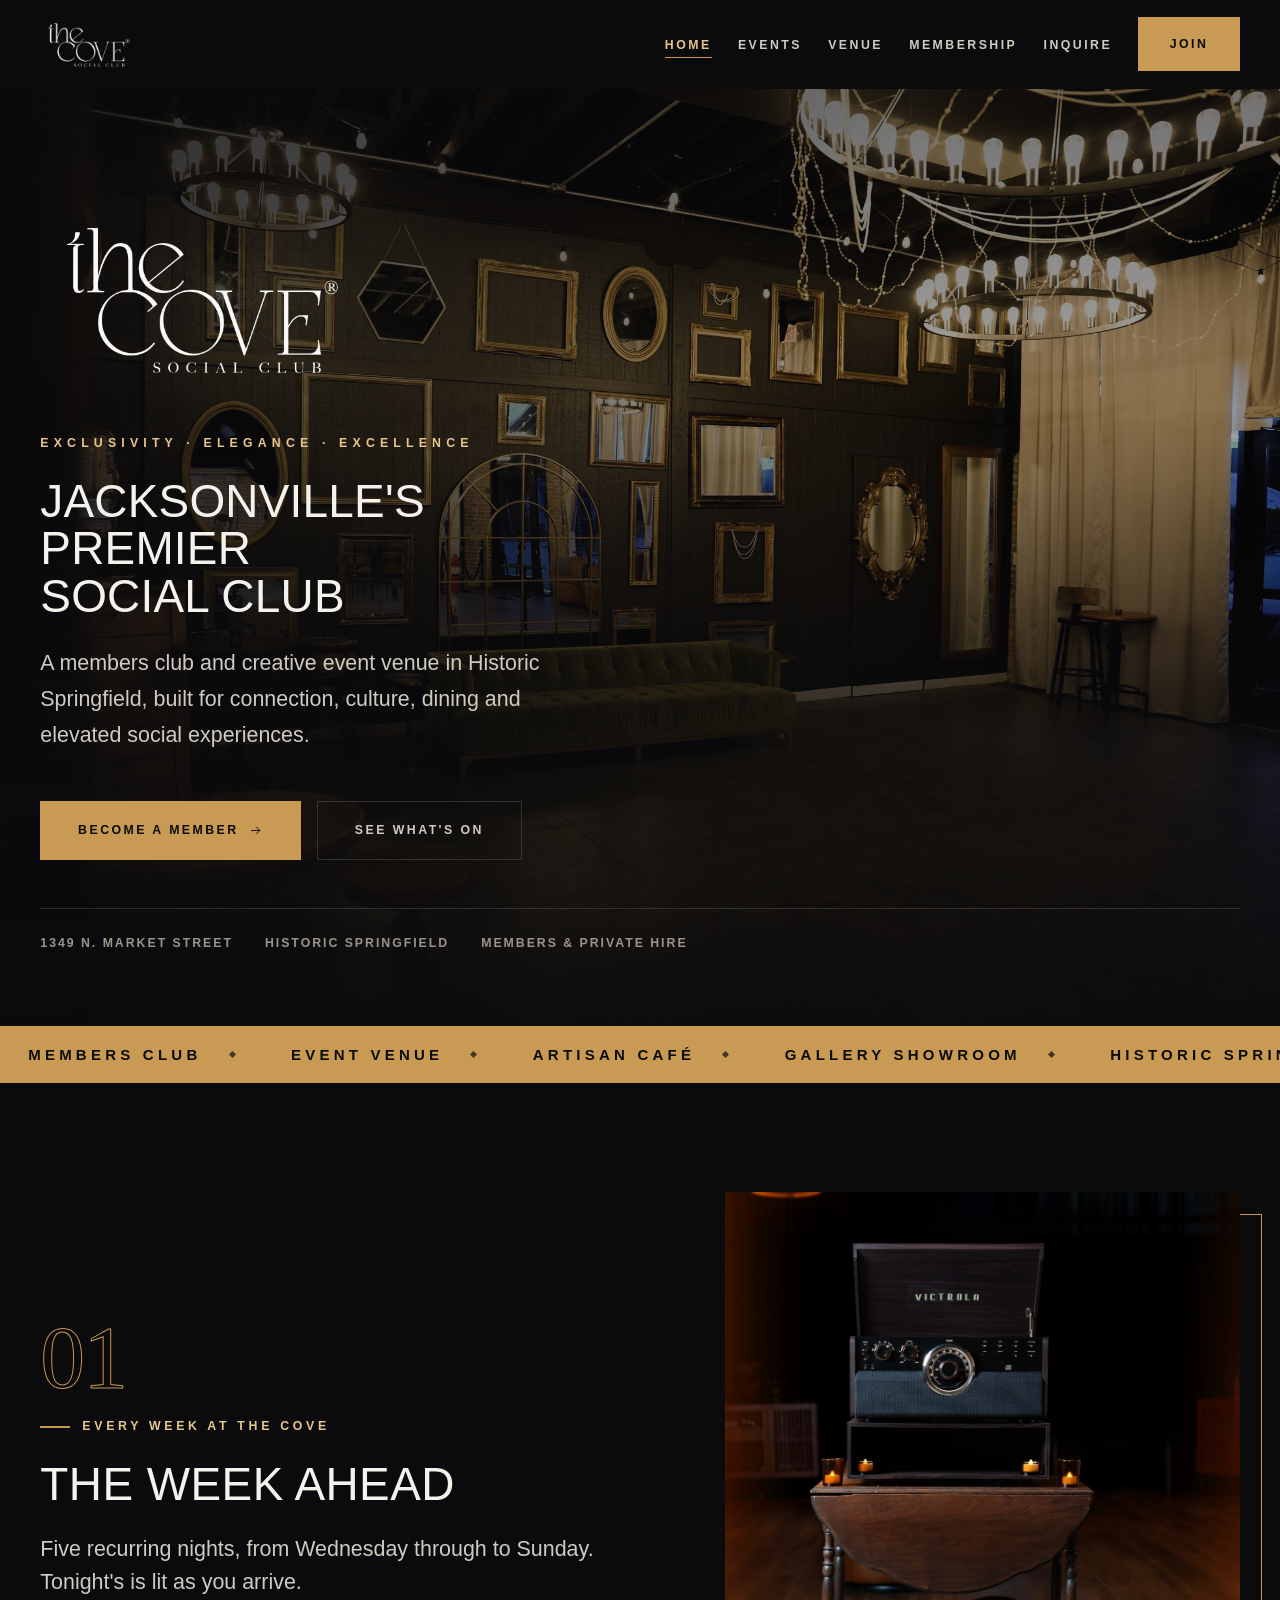
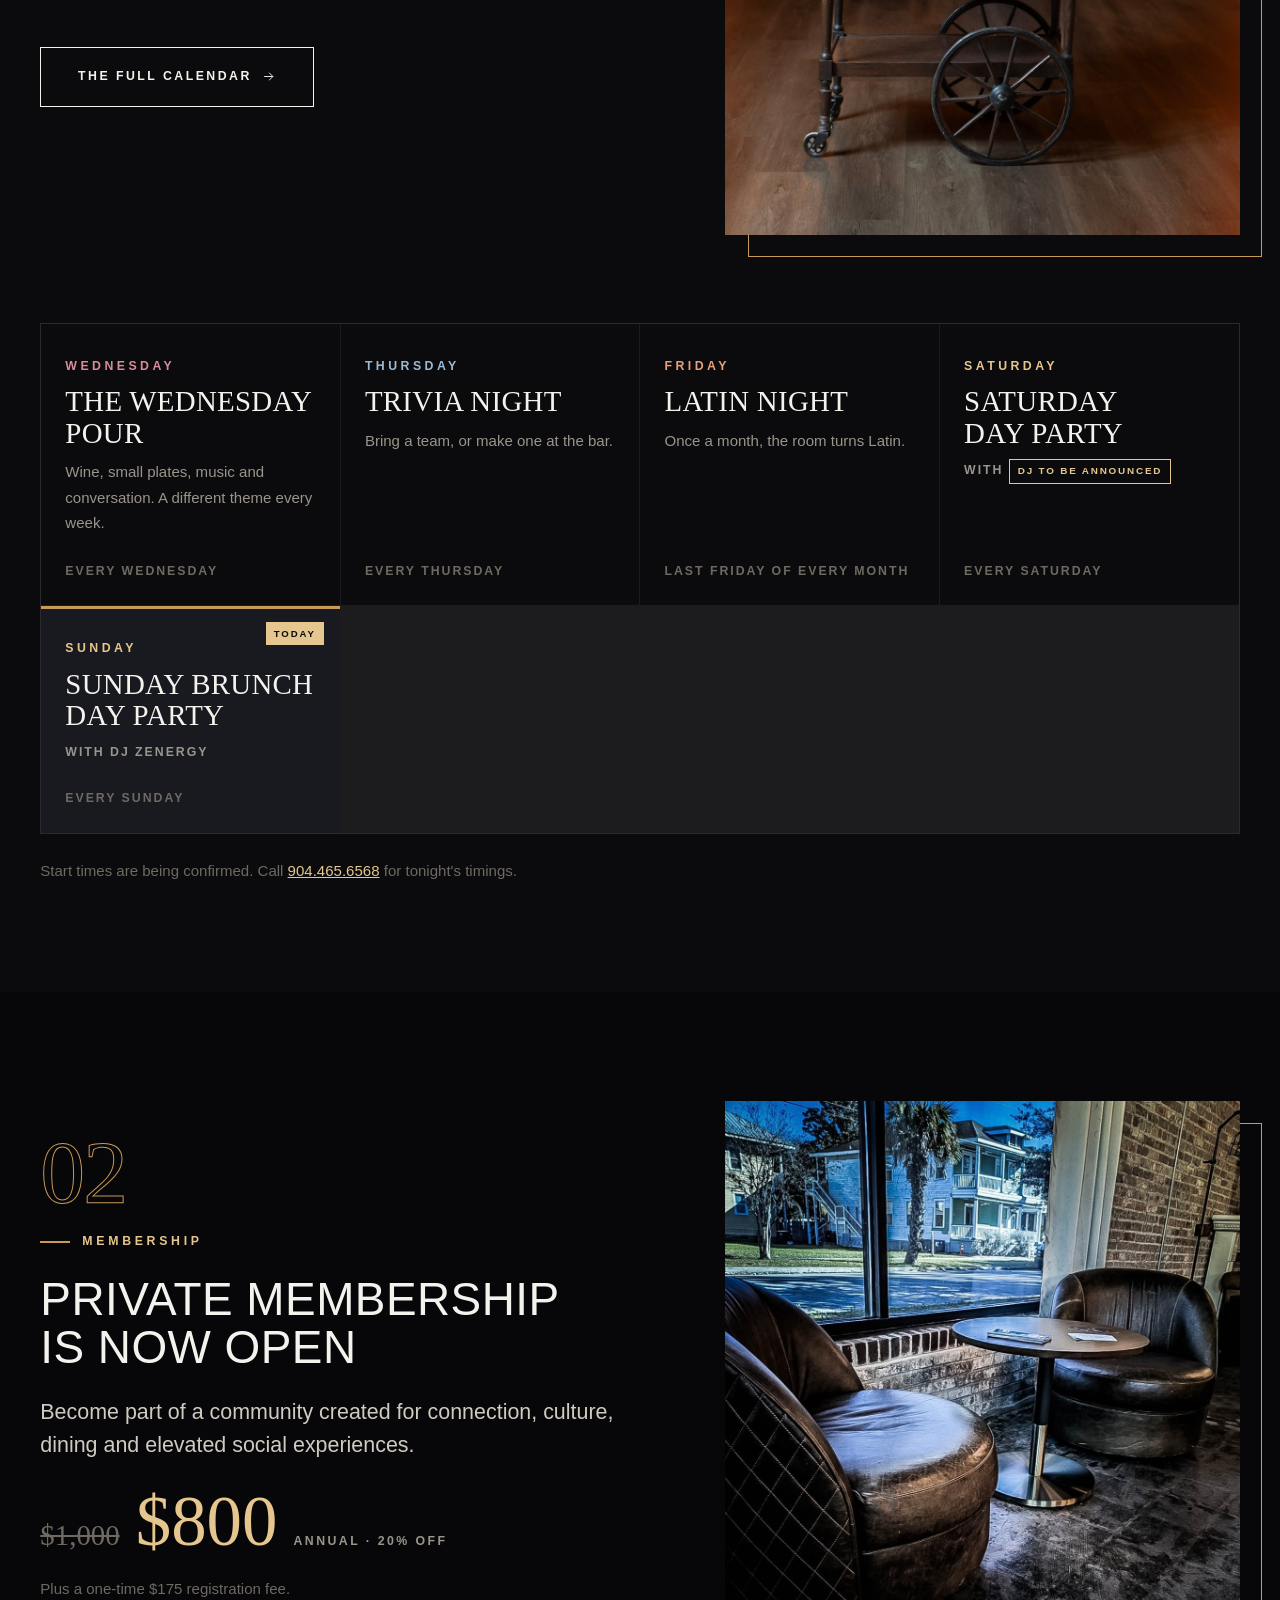
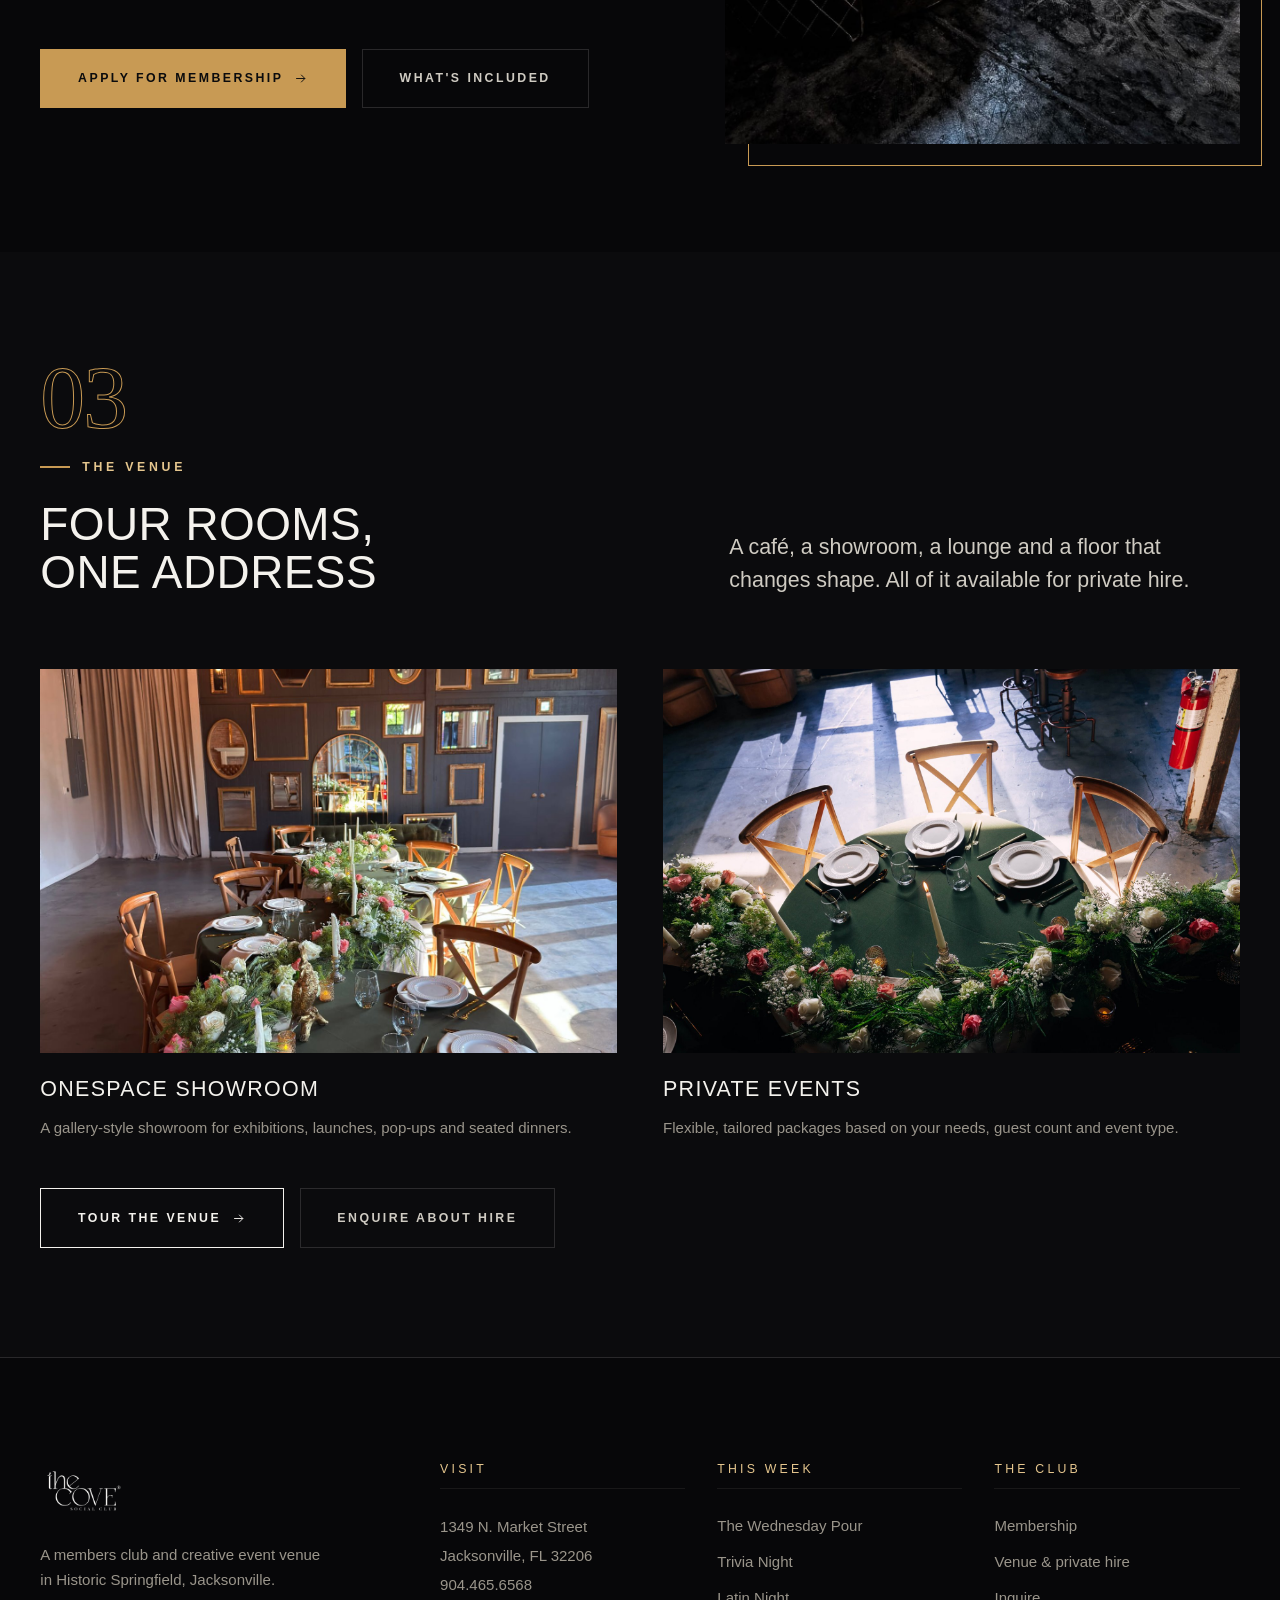
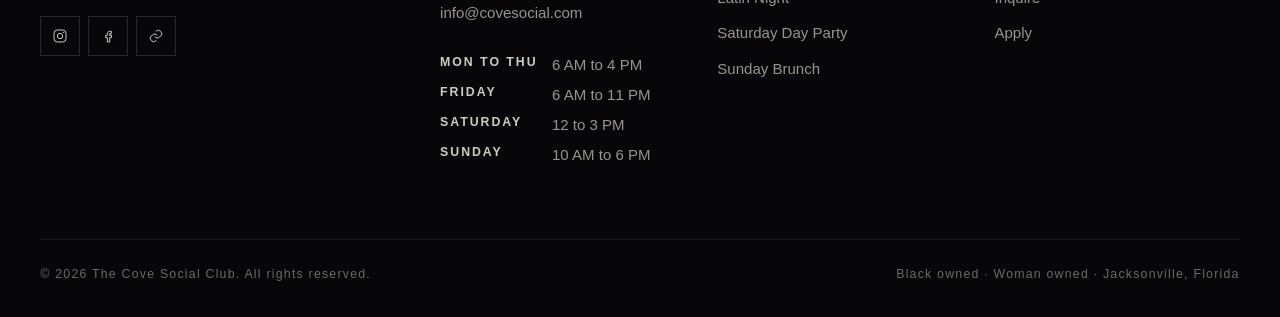
==== index.html @ e3fdb188 "Publish opening hours in the footer of every page Saturday, 12 to 3 PM, came from the club. The othe" ====
<!DOCTYPE html>
<html lang="en">
<head>
<meta charset="utf-8">
<meta name="viewport" content="width=device-width, initial-scale=1">
<title>The Cove Social Club | Members Club &amp; Event Venue, Jacksonville FL</title>
<meta name="description" content="The Cove Social Club is a members club and creative event venue in Historic Springfield, Jacksonville. Weekly events, an artisan café, a gallery showroom and private hire at 1349 N. Market Street.">
<link rel="canonical" href="https://covesocial.com/">
<link rel="icon" href="assets/favicon.png" type="image/png">
<meta name="theme-color" content="#0B0B0D">

<meta property="og:type" content="website">
<meta property="og:title" content="The Cove Social Club | Jacksonville">
<meta property="og:description" content="Exclusivity. Elegance. Excellence. A members club and creative event venue in Historic Springfield, Jacksonville.">
<meta property="og:image" content="assets/hero.jpg">
<meta property="og:url" content="https://covesocial.com/">
<meta name="twitter:card" content="summary_large_image">

<link rel="stylesheet" href="css/styles.css">

<script type="application/ld+json">
{
  "@context": "https://schema.org",
  "@type": "NightClub",
  "name": "The Cove Social Club",
  "alternateName": "The Cove",
  "url": "https://covesocial.com/",
  "telephone": "+1-904-465-6568",
  "email": "info@covesocial.com",
  "image": "assets/hero.jpg",
  "address": {
    "@type": "PostalAddress",
    "streetAddress": "1349 N. Market Street",
    "addressLocality": "Jacksonville",
    "addressRegion": "FL",
    "postalCode": "32206",
    "addressCountry": "US"
  },
  "openingHoursSpecification": [
    {
      "@type": "OpeningHoursSpecification",
      "dayOfWeek": [
        "https://schema.org/Monday",
        "https://schema.org/Tuesday",
        "https://schema.org/Wednesday",
        "https://schema.org/Thursday"
      ],
      "opens": "06:00",
      "closes": "16:00"
    },
    {
      "@type": "OpeningHoursSpecification",
      "dayOfWeek": "https://schema.org/Friday",
      "opens": "06:00",
      "closes": "23:00"
    },
    {
      "@type": "OpeningHoursSpecification",
      "dayOfWeek": "https://schema.org/Saturday",
      "opens": "12:00",
      "closes": "15:00"
    },
    {
      "@type": "OpeningHoursSpecification",
      "dayOfWeek": "https://schema.org/Sunday",
      "opens": "10:00",
      "closes": "18:00"
    }
  ],
  "sameAs": [
    "https://www.instagram.com/covevip/",
    "https://www.facebook.com/thecovevip/"
  ]
}
</script>
</head>
<body>

<a class="skip" href="#main">Skip to content</a>

<!-- Icon sprite. Inline so the site needs no icon font and no extra request. -->
<svg width="0" height="0" style="position:absolute" aria-hidden="true" focusable="false">
  <symbol id="i-arrow" viewBox="0 0 24 24"><path d="M5 12h14M13 6l6 6-6 6"/></symbol>
  <symbol id="i-pin" viewBox="0 0 24 24"><path d="M12 21s7-5.4 7-11a7 7 0 1 0-14 0c0 5.6 7 11 7 11z"/><circle cx="12" cy="10" r="2.6"/></symbol>
  <symbol id="i-phone" viewBox="0 0 24 24"><path d="M5 3h4l2 5-2.5 1.6a13 13 0 0 0 5.9 5.9L16 13l5 2v4a2 2 0 0 1-2.2 2A17 17 0 0 1 3 5.2 2 2 0 0 1 5 3z"/></symbol>
  <symbol id="i-mail" viewBox="0 0 24 24"><rect x="3" y="5" width="18" height="14" rx="2"/><path d="M3 7l9 6 9-6"/></symbol>
  <symbol id="i-cal" viewBox="0 0 24 24"><rect x="3" y="5" width="18" height="16" rx="2"/><path d="M3 10h18M8 3v4M16 3v4"/></symbol>
  <symbol id="i-ig" viewBox="0 0 24 24"><rect x="3" y="3" width="18" height="18" rx="5"/><circle cx="12" cy="12" r="4"/><circle cx="17.4" cy="6.6" r="1" fill="currentColor" stroke="none"/></symbol>
  <symbol id="i-fb" viewBox="0 0 24 24"><path d="M14.5 8.5h2.5V5h-2.5C12.6 5 11 6.6 11 8.5V11H8.5v3.5H11V21h3.5v-6.5H17l.5-3.5h-3V9c0-.3.2-.5.5-.5z"/></symbol>
  <symbol id="i-link" viewBox="0 0 24 24"><path d="M10 13a5 5 0 0 0 7.5.5l2-2A5 5 0 0 0 12.5 4.5l-1 1"/><path d="M14 11a5 5 0 0 0-7.5-.5l-2 2A5 5 0 0 0 11.5 19.5l1-1"/></symbol>
</svg>

<header class="site-head" id="siteHead">
  <div class="wrap head-in">
    <a class="brand" href="index.html" aria-label="The Cove Social Club, home">
      <img src="assets/logo.png" alt="The Cove Social Club" width="1024" height="640">
    </a>

    <button class="burger" id="burger" type="button" aria-expanded="false" aria-controls="nav" aria-label="Menu">
      <span></span><span></span><span></span>
    </button>

    <nav class="nav" id="nav" aria-label="Primary">
      <ul class="nav__list">
        <li><a href="index.html" aria-current="page">Home</a></li>
        <li><a href="events.html">Events</a></li>
        <li><a href="venue.html">Venue</a></li>
        <li><a href="membership.html">Membership</a></li>
        <li><a href="inquire.html">Inquire</a></li>
      </ul>
      <a class="btn btn--brass" href="membership.html#join">Join</a>
    </nav>
  </div>
</header>

<main id="main">

  <!-- ================================= HERO ================================= -->
  <section class="hero">
    <img class="hero__bg" src="assets/hero.jpg" width="2400" height="1600"
         alt="" fetchpriority="high" decoding="async">
    <div class="wrap">
      <img class="hero__mark" src="assets/logo.png" width="1024" height="640"
           alt="The Cove Social Club" data-in>
      <p class="hero__tag" data-in style="--d:1">Exclusivity &middot; Elegance &middot; Excellence</p>
      <h1 data-in style="--d:2">Jacksonville's premier social club</h1>
      <p class="hero__sub" data-in style="--d:3">
        A members club and creative event venue in Historic Springfield, built
        for connection, culture, dining and elevated social experiences.
      </p>

      <div class="btns" data-in style="--d:4">
        <a class="btn btn--brass btn--lg" href="membership.html#join">
          <span>Become a member</span>
          <svg class="ico" aria-hidden="true"><use href="#i-arrow"></use></svg>
        </a>
        <a class="btn btn--quiet btn--lg" href="events.html">See what's on</a>
      </div>

      <div class="hero__meta" data-in style="--d:5">
        <span>1349 N. Market Street</span>
        <span>Historic Springfield</span>
        <span>Members &amp; private hire</span>
      </div>
    </div>
  </section>

  <!-- =============================== MARQUEE ================================ -->
  <div class="ticker" id="ticker">
    <div class="ticker__track">
      <div class="ticker__set">
        <span>Members Club</span><span>Event Venue</span><span>Artisan Caf&eacute;</span><span>Gallery Showroom</span><span>Historic Springfield</span><span>Jacksonville</span>
      </div>
      <div class="ticker__set">
        <span>Members Club</span><span>Event Venue</span><span>Artisan Caf&eacute;</span><span>Gallery Showroom</span><span>Historic Springfield</span><span>Jacksonville</span>
      </div>
    </div>
  </div>

  <!-- =============================== THE WEEK ===============================
       The calendar is the reason this site exists right now, so it runs high
       on the page rather than being buried on a sub-page. -->
  <section class="band">
    <!-- Intro laid out like the membership block below: words on the left,
         photograph on the right in its offset gold frame. -->
    <div class="wrap feature" style="align-items:center">
      <div data-in>
        <p class="idx" aria-hidden="true">01</p>
        <p class="label" style="margin-top:var(--s5)">Every week at The Cove</p>
        <h2>The week ahead</h2>
        <p class="lede" style="margin-top:var(--s5)">
          Five recurring nights, from Wednesday through to Sunday.
          Tonight's is lit as you arrive.
        </p>
        <div class="btns" style="margin-top:var(--s7)">
          <a class="btn btn--lg" href="events.html">
            <span>The full calendar</span>
            <svg class="ico" aria-hidden="true"><use href="#i-arrow"></use></svg>
          </a>
        </div>
      </div>

      <figure class="feature__fig" data-in style="--d:1">
        <img src="assets/week.jpg" width="1100" height="1375" loading="lazy" decoding="async"
             alt="A record player on a vintage tea cart, lit by candles, on the floor at The Cove">
      </figure>
    </div>

    <div class="wrap" style="margin-top:clamp(3rem, 1.5rem + 5vw, 6rem)">
      <!-- WEEK:START -->
      <div class="week" data-in>

        <article class="ev" data-day="Wednesday" style="--acc:var(--wine);--acc-t:var(--wine-t)">
          <span class="ev__today-flag">Tonight</span>
          <p class="ev__day">Wednesday</p>
          <h3 class="ev__name">The Wednesday Pour</h3>
          <p class="ev__note">Wine, small plates, music and conversation. A different theme every week.</p>
          <p class="ev__when">Every Wednesday</p>
        </article>

        <article class="ev" data-day="Thursday" style="--acc:var(--steel);--acc-t:var(--steel-t)">
          <span class="ev__today-flag">Tonight</span>
          <p class="ev__day">Thursday</p>
          <h3 class="ev__name">Trivia Night</h3>
          <p class="ev__note">Bring a team, or make one at the bar.</p>
          <p class="ev__when">Every Thursday</p>
        </article>

        <article class="ev" data-day="Friday" data-monthly style="--acc:var(--ember);--acc-t:var(--ember-t)">
          <span class="ev__today-flag">Tonight</span>
          <p class="ev__day">Friday</p>
          <h3 class="ev__name">Latin Night</h3>
          <p class="ev__note">Once a month, the room turns Latin.</p>
          <p class="ev__when">Last Friday of every month</p>
        </article>

        <article class="ev" data-day="Saturday" style="--acc:var(--brass);--acc-t:var(--brass-t)">
          <span class="ev__today-flag">Today</span>
          <p class="ev__day">Saturday</p>
          <h3 class="ev__name">Saturday Day Party</h3>
          <p class="ev__with">With <span class="tba">DJ to be announced</span></p>
          <p class="ev__when">Every Saturday</p>
        </article>

        <article class="ev" data-day="Sunday" style="--acc:var(--brass);--acc-t:var(--brass-t)">
          <span class="ev__today-flag">Today</span>
          <p class="ev__day">Sunday</p>
          <h3 class="ev__name">Sunday Brunch Day Party</h3>
          <p class="ev__with">With DJ Zenergy</p>
          <p class="ev__when">Every Sunday</p>
        </article>

      </div>
      <!-- WEEK:END -->

      <p class="small dimmer" style="margin-top:var(--s5)">
        Start times are being confirmed. Call
        <a href="tel:+19044656568" style="color:var(--brass-t)">904.465.6568</a>
        for tonight's timings.
      </p>
    </div>
  </section>

  <!-- ============================== MEMBERSHIP ============================== -->
  <section class="band band--deep">
    <div class="wrap feature">
      <div data-in>
        <p class="idx" aria-hidden="true">02</p>
        <p class="label" style="margin-top:var(--s5)">Membership</p>
        <h2>Private membership is now open</h2>
        <p class="lede" style="margin-top:var(--s5)">
          Become part of a community created for connection, culture, dining
          and elevated social experiences.
        </p>

        <div class="price">
          <span class="price__was">$1,000</span>
          <span class="price__now">$800</span>
          <span class="price__per">Annual &middot; 20% off</span>
        </div>

        <p class="small dimmer" style="margin-top:var(--s4)">
          Plus a one-time $175 registration fee.
        </p>

        <div class="btns" style="margin-top:var(--s7)">
          <a class="btn btn--brass btn--lg" href="membership.html#join">
            <span>Apply for membership</span>
            <svg class="ico" aria-hidden="true"><use href="#i-arrow"></use></svg>
          </a>
          <a class="btn btn--quiet btn--lg" href="membership.html">What's included</a>
        </div>
      </div>

      <figure class="feature__fig" data-in style="--d:1">
        <img src="assets/venue-3.jpg" width="1100" height="1367" loading="lazy" decoding="async"
             alt="Leather club chairs and a café table by the window at The Cove, looking out onto Springfield">
      </figure>
    </div>
  </section>

  <!-- ================================ SPACES ================================ -->
  <section class="band">
    <div class="wrap">
      <div class="head--split" data-in>
        <div>
          <p class="idx" aria-hidden="true">03</p>
          <p class="label" style="margin-top:var(--s5)">The venue</p>
          <h2>Four rooms, one address</h2>
        </div>
        <div>
          <p class="lede">
            A café, a showroom, a lounge and a floor that changes shape. All of
            it available for private hire.
          </p>
        </div>
      </div>

      <div class="spaces spaces--2" style="margin-top:var(--s8)">
        <article class="space" data-in>
          <figure class="space__fig">
            <img src="assets/venue-4.jpg" width="1300" height="1733" loading="lazy" decoding="async"
                 alt="The event floor at The Cove set for dinner beneath ring chandeliers and a wall of gilt mirrors">
          </figure>
          <h3>ONESpace Showroom</h3>
          <p>A gallery-style showroom for exhibitions, launches, pop-ups and seated dinners.</p>
        </article>

        <article class="space" data-in style="--d:1">
          <figure class="space__fig">
            <img src="assets/venue-1.jpg" width="1800" height="1200" loading="lazy" decoding="async"
                 alt="A round table laid with greenery, candles and gold cutlery on the event floor at The Cove">
          </figure>
          <h3>Private events</h3>
          <p>Flexible, tailored packages based on your needs, guest count and event type.</p>
        </article>
      </div>

      <div class="btns" style="margin-top:var(--s7)">
        <a class="btn btn--lg" href="venue.html">
          <span>Tour the venue</span>
          <svg class="ico" aria-hidden="true"><use href="#i-arrow"></use></svg>
        </a>
        <a class="btn btn--quiet btn--lg" href="inquire.html">Enquire about hire</a>
      </div>
    </div>
  </section>

</main>

<footer class="foot">
  <div class="wrap">
    <div class="foot__grid">
      <div>
        <img class="foot__mark" src="assets/logo.png" alt="The Cove Social Club" width="1024" height="640" loading="lazy">
        <p style="max-width:34ch">
          A members club and creative event venue in Historic Springfield,
          Jacksonville.
        </p>
        <div class="foot__social">
          <a href="https://www.instagram.com/covevip/" target="_blank" rel="noopener" aria-label="The Cove on Instagram">
            <svg class="ico" aria-hidden="true"><use href="#i-ig"></use></svg>
          </a>
          <a href="https://www.facebook.com/thecovevip/" target="_blank" rel="noopener" aria-label="The Cove on Facebook">
            <svg class="ico" aria-hidden="true"><use href="#i-fb"></use></svg>
          </a>
          <a href="https://linktr.ee/covesocial" target="_blank" rel="noopener" aria-label="The Cove on Linktree">
            <svg class="ico" aria-hidden="true"><use href="#i-link"></use></svg>
          </a>
        </div>
      </div>

      <div>
        <h3>Visit</h3>
        <address>
          1349 N. Market Street<br>
          Jacksonville, FL 32206<br>
          <a href="tel:+19044656568">904.465.6568</a><br>
          <a href="mailto:info@covesocial.com">info@covesocial.com</a>
        </address>
        <!-- HOURS:START -->
        <dl class="foot__hours">
          <dt>Mon to Thu</dt><dd>6 AM to 4 PM</dd>
          <dt>Friday</dt><dd>6 AM to 11 PM</dd>
          <dt>Saturday</dt><dd>12 to 3 PM</dd>
          <dt>Sunday</dt><dd>10 AM to 6 PM</dd>
        </dl>
        <!-- HOURS:END -->
      </div>

      <div>
        <h3>This week</h3>
        <ul class="foot__links">
          <li><a href="events.html#wednesday-pour">The Wednesday Pour</a></li>
          <li><a href="events.html#trivia">Trivia Night</a></li>
          <li><a href="events.html#latin-night">Latin Night</a></li>
          <li><a href="events.html#saturday-day-party">Saturday Day Party</a></li>
          <li><a href="events.html#sunday-brunch">Sunday Brunch</a></li>
        </ul>
      </div>

      <div>
        <h3>The Club</h3>
        <ul class="foot__links">
          <li><a href="membership.html">Membership</a></li>
          <li><a href="venue.html">Venue &amp; private hire</a></li>
          <li><a href="inquire.html">Inquire</a></li>
          <li><a href="https://app.joinit.com/o/the-cove-social-club/" target="_blank" rel="noopener">Apply</a></li>
        </ul>
      </div>
    </div>

    <div class="foot__legal">
      <span>&copy; <span data-year>2026</span> The Cove Social Club. All rights reserved.</span>
      <span>Black owned &middot; Woman owned &middot; Jacksonville, Florida</span>
    </div>
  </div>
</footer>

<script src="js/data.js"></script>
<script src="js/main.js"></script>
</body>
</html>
---- css/styles.css ----
/* ===========================================================================
   The Cove Social Club
   styles.css
   ---------------------------------------------------------------------------
   One stylesheet, no framework, no build step, no CDN, no web fonts. The whole
   site opens from a folder by double-clicking index.html, with no internet.

   The look is "midnight and brass": a near-black neutral ground, brushed brass
   for rules and numerals, and the club's own photography carrying the warmth.
   The wordmark is off-white on transparent, drawn for a dark page, so the page
   is built around it rather than the other way round.

   Structure of this file
     1. Tokens          colours, type scale, spacing
     2. Reset & base    plus bands, rules, scrims
     3. Furniture       header, nav, footer, buttons, labels
     4. Home            hero, marquee, spaces, membership call
     5. Events          the weekly calendar
     6. Venue           space cards, capability list
     7. Membership      the offer, privileges, terms
     8. Inquire         form
     9. Motion, responsive, print
   =========================================================================== */

/* ============================================================== 1. TOKENS */
:root {
  /* Near-black, neutral rather than warm. The photography is heavily warm
     already; a brown-black ground under it turned everything muddy. */
  --ink:    #0B0B0D;
  --ink-2:  #121216;
  --ink-3:  #191920;
  --ink-4:  #23232B;

  --paper:   #F4F2ED;
  --paper-2: #CFCBC2;
  --paper-3: #9A958B;
  --paper-4: #6E6A62;

  /* Brushed brass. --brass paints rules, hairlines and numerals; --brass-t is
     the tint that carries text on the dark ground. */
  --brass:      #C89A54;
  --brass-t:    #E5C68E;
  --brass-deep: #8A6528;

  /* One accent per recurring event, so the calendar is readable at a glance
     rather than five identical cards. Each has a -t tint for type on ink. */
  --wine:    #7A2E3C;  --wine-t:  #D98C9C;   /* The Wednesday Pour */
  --steel:   #3E5A6E;  --steel-t: #9BBBD4;   /* Trivia Night       */
  --ember:   #B4552A;  --ember-t: #E9A177;   /* Latin Night        */
  --teal:    #0E6B62;  --teal-t:  #79CFC2;   /* spare accent       */

  --line:   rgba(244, 242, 237, .14);
  --line-2: rgba(244, 242, 237, .07);

  /* Geometric caps for headings and labels, which is how club signage is set.
     The wordmark is a high-contrast serif, so a geometric sans beside it reads
     as a deliberate pairing instead of a near-miss. */
  --display: Futura, "Century Gothic", "Avenir Next", "Helvetica Neue", Helvetica, Arial, sans-serif;
  /* Event names and pull quotes, echoing the serif in the logo. */
  --serif:   Optima, Candara, "Palatino Linotype", Palatino, Georgia, serif;
  /* Anything read in paragraphs. */
  --body:    "Helvetica Neue", Helvetica, "Segoe UI", system-ui, -apple-system, Arial, sans-serif;

  --t-xs:   clamp(.68rem, .645rem + .16vw, .77rem);
  --t-sm:   clamp(.84rem, .805rem + .18vw, .94rem);
  --t-base: clamp(1rem, .96rem + .22vw, 1.11rem);
  --t-lg:   clamp(1.12rem, 1.04rem + .38vw, 1.34rem);
  --t-xl:   clamp(1.34rem, 1.15rem + .82vw, 1.95rem);
  --t-2xl:  clamp(1.8rem, 1.35rem + 1.9vw, 3.2rem);
  --t-3xl:  clamp(2.4rem, 1.55rem + 3.6vw, 5.4rem);
  --t-4xl:  clamp(3rem, 1.6rem + 6vw, 7.6rem);

  --s1: .25rem; --s2: .5rem;  --s3: .75rem; --s4: 1rem;
  --s5: 1.5rem; --s6: 2rem;   --s7: 3rem;   --s8: 4.5rem;
  --s9: 6.5rem;

  --wrap: 1280px;
  --gutter: clamp(1.25rem, .6rem + 2.4vw, 3.5rem);
  --bleed: max(var(--gutter), calc(50vw - (var(--wrap) / 2)));
  --ease: cubic-bezier(.22, .61, .36, 1);

  /* Set per section; everything accent-coloured reads these. */
  --acc: var(--brass);
  --acc-t: var(--brass-t);
}

/* ======================================================= 2. RESET & BASE */
*, *::before, *::after { box-sizing: border-box; }

html {
  scroll-behavior: smooth;
  scroll-padding-top: 6rem;
  -webkit-text-size-adjust: 100%;
  background: var(--ink);
}

body {
  margin: 0;
  background: transparent;
  color: var(--paper-2);
  font-family: var(--body);
  font-size: var(--t-base);
  line-height: 1.68;
  -webkit-font-smoothing: antialiased;
  overflow-x: hidden;
}
body.nav-open { overflow: hidden; }

img, svg { display: block; max-width: 100%; }
a { color: inherit; }

h1, h2, h3 {
  font-family: var(--display);
  font-weight: 500;
  line-height: 1.04;
  letter-spacing: .01em;
  text-transform: uppercase;
  color: var(--paper);
  margin: 0;
  text-wrap: balance;
}
h1 { font-size: var(--t-3xl); letter-spacing: .005em; }
h2 { font-size: var(--t-2xl); }
h3 { font-size: var(--t-lg); line-height: 1.2; letter-spacing: .06em; }
p  { margin: 0 0 var(--s4); }
p:last-child { margin-bottom: 0; }

.wrap { width: min(100% - calc(var(--gutter) * 2), var(--wrap)); margin-inline: auto; }
.wrap--narrow { width: min(100% - calc(var(--gutter) * 2), 880px); margin-inline: auto; }

.band { padding-block: clamp(3.5rem, 2rem + 6vw, 8rem); position: relative; }
.band--tight { padding-block: clamp(2.5rem, 1.6rem + 3.4vw, 5rem); }
.band--raised { background: var(--ink-2); }
.band--deep   { background: #070709; }

.lede   { font-size: var(--t-lg); color: var(--paper-2); max-width: 60ch; line-height: 1.55; }
.dim    { color: var(--paper-3); max-width: 66ch; }
.dimmer { color: var(--paper-4); }
.small  { font-size: var(--t-sm); }
.nums   { font-variant-numeric: lining-nums tabular-nums; }

.sr-only {
  position: absolute; width: 1px; height: 1px;
  padding: 0; margin: -1px; overflow: hidden;
  clip: rect(0 0 0 0); white-space: nowrap; border: 0;
}
.skip {
  position: absolute; left: -9999px; top: 0; z-index: 200;
  background: var(--brass); color: var(--ink);
  padding: var(--s3) var(--s5); font-family: var(--display);
  letter-spacing: .16em; text-transform: uppercase;
}
.skip:focus { left: var(--s4); top: var(--s4); }

:focus-visible { outline: 2px solid var(--brass-t); outline-offset: 3px; }

/* ========================================================== 3. FURNITURE */

/* The small letterspaced label above a heading, with a brass rule leading in. */
.label {
  display: flex; align-items: center; gap: .75rem;
  font-family: var(--display); font-size: var(--t-xs); font-weight: 600;
  letter-spacing: .3em; text-transform: uppercase;
  color: var(--acc-t);
  margin: 0 0 var(--s5);
}
.label::before {
  content: ""; width: 30px; height: 2px; flex: none; background: var(--acc);
}
.label--center { justify-content: center; }
.label--center::after {
  content: ""; width: 30px; height: 2px; flex: none; background: var(--acc);
}
.label--bare::before { display: none; }

/* A hairline closing a section heading, brass for its first stretch. */
.rule {
  height: 1px; border: 0; margin: var(--s6) 0 0;
  background: linear-gradient(to right, var(--acc) 0 64px, var(--line) 64px);
}

.idx {
  font-family: var(--serif); font-size: clamp(3rem, 2rem + 4.5vw, 6rem);
  line-height: .8; color: transparent;
  -webkit-text-stroke: 1px var(--acc);
  letter-spacing: -.02em; margin: 0;
  font-variant-numeric: lining-nums;
}
@supports not ((-webkit-text-stroke: 1px black)) { .idx { color: var(--acc); } }

/* ---------------------------------------------------------------- BUTTONS */
.btn {
  display: inline-flex; align-items: center; justify-content: center; gap: .6rem;
  font-family: var(--display); font-size: var(--t-xs); font-weight: 600;
  letter-spacing: .2em; text-transform: uppercase;
  padding: 1rem 1.9rem;
  border: 1px solid var(--paper);
  color: var(--paper);
  text-decoration: none; background: transparent; cursor: pointer;
  transition: background .3s var(--ease), color .3s var(--ease),
              border-color .3s var(--ease), transform .3s var(--ease);
}
.btn:hover { background: var(--paper); color: var(--ink); }
.btn:active { transform: translateY(1px); }
.btn .ico { transition: transform .3s var(--ease); }
.btn:hover .ico { transform: translateX(3px); }

.btn--brass { background: var(--brass); border-color: var(--brass); color: var(--ink); }
.btn--brass:hover { background: var(--brass-t); border-color: var(--brass-t); color: var(--ink); }

.btn--quiet { border-color: var(--line); color: var(--paper-2); }
.btn--quiet:hover { background: transparent; border-color: var(--paper); color: var(--paper); }

.btn--lg { padding: 1.15rem 2.3rem; }
.btn--wide { width: 100%; }
.btns { display: flex; flex-wrap: wrap; gap: var(--s4); align-items: center; }

.ico { width: 15px; height: 15px; fill: none; stroke: currentColor; stroke-width: 1.5; flex: none; }

.tlink {
  display: inline-flex; align-items: center; gap: .5rem;
  font-family: var(--display); font-size: var(--t-xs); font-weight: 600;
  letter-spacing: .2em; text-transform: uppercase;
  color: var(--acc-t); text-decoration: none;
  position: relative; padding-bottom: 4px;
}
.tlink::after {
  content: ""; position: absolute; left: 0; bottom: 0; height: 1px; width: 100%;
  background: currentColor; transform: scaleX(0); transform-origin: left;
  transition: transform .4s var(--ease);
}
.tlink:hover::after { transform: scaleX(1); }

/* ----------------------------------------------------------------- HEADER */
.site-head {
  position: sticky; top: 0; z-index: 100;
  border-bottom: 1px solid transparent;
  transition: background .4s var(--ease), border-color .4s var(--ease);
}
.site-head.is-stuck {
  background: rgba(11, 11, 13, .86);
  backdrop-filter: blur(14px) saturate(120%);
  border-bottom-color: var(--line);
}
.head-in {
  display: flex; align-items: center; gap: var(--s5);
  min-height: 88px; transition: min-height .4s var(--ease);
}
.site-head.is-stuck .head-in { min-height: 64px; }

/* The supplied wordmark is a 1024x640 PNG with wide transparent margins, so
   the visible lettering is only about three quarters of the box. These heights
   are set against the drawn mark, not the file, which is why they run larger
   than they otherwise would. */
.brand { display: flex; align-items: center; text-decoration: none; margin-right: auto; }
.brand img {
  height: clamp(50px, 38px + 1.9vw, 68px); width: auto;
  transition: height .4s var(--ease);
}
.site-head.is-stuck .brand img { height: clamp(40px, 32px + 1.3vw, 52px); }

.nav { display: flex; align-items: center; gap: clamp(1rem, .2rem + 1.8vw, 2.2rem); }
.nav__list {
  display: flex; align-items: center; list-style: none; margin: 0; padding: 0;
  gap: clamp(1rem, .2rem + 1.8vw, 2.2rem);
}
.nav__list a {
  font-family: var(--display); font-size: var(--t-xs); font-weight: 600;
  letter-spacing: .2em; text-transform: uppercase;
  color: var(--paper-2); text-decoration: none;
  position: relative; padding-block: .4rem; transition: color .3s;
}
.nav__list a::after {
  content: ""; position: absolute; left: 0; bottom: 0; height: 1px; width: 100%;
  background: var(--brass); transform: scaleX(0); transform-origin: left;
  transition: transform .4s var(--ease);
}
.nav__list a:hover { color: var(--paper); }
.nav__list a:hover::after,
.nav__list a[aria-current="page"]::after { transform: scaleX(1); }
.nav__list a[aria-current="page"] { color: var(--brass-t); }

.burger {
  display: none; width: 44px; height: 44px; padding: 0;
  background: none; border: 1px solid var(--line); color: var(--paper); cursor: pointer;
}
.burger span {
  display: block; width: 18px; height: 1.5px; margin: 4px auto;
  background: currentColor; transition: transform .35s var(--ease), opacity .25s;
}
.burger[aria-expanded="true"] span:nth-child(1) { transform: translateY(5.5px) rotate(45deg); }
.burger[aria-expanded="true"] span:nth-child(2) { opacity: 0; }
.burger[aria-expanded="true"] span:nth-child(3) { transform: translateY(-5.5px) rotate(-45deg); }

.nav-scrim {
  position: fixed; inset: 0; z-index: 98;
  background: rgba(5, 5, 7, .7); backdrop-filter: blur(3px);
  opacity: 0; pointer-events: none; transition: opacity .4s var(--ease);
}
.nav-scrim.is-open { opacity: 1; pointer-events: auto; }

/* ----------------------------------------------------------------- FOOTER */
.foot {
  background: #070709;
  border-top: 1px solid var(--line);
  padding-block: var(--s9) var(--s6);
}
.foot__grid {
  display: grid; gap: var(--s7) var(--s6);
  grid-template-columns: 1.5fr repeat(3, minmax(0, 1fr));
}
.foot__mark { height: 56px; width: auto; margin-bottom: var(--s5); }
.foot p, .foot li, .foot address { font-size: var(--t-sm); color: var(--paper-3); }
.foot address { font-style: normal; line-height: 1.9; }
/* Hours sit under the address in the Visit column. Two columns so the day
   labels and the times line up down the block instead of ragging. */
.foot__hours {
  margin: var(--s5) 0 0;
  display: grid; grid-template-columns: auto 1fr; gap: .3rem .9rem;
}
.foot__hours dt {
  font-family: var(--display); font-weight: 600;
  font-size: var(--t-xs); letter-spacing: .16em; text-transform: uppercase;
  color: var(--paper-2); white-space: nowrap; align-self: baseline;
}
.foot__hours dd { margin: 0; font-size: var(--t-sm); color: var(--paper-3); }
.foot h3 {
  font-size: var(--t-xs); letter-spacing: .26em; color: var(--brass-t);
  margin-bottom: var(--s5); padding-bottom: var(--s3);
  border-bottom: 1px solid var(--line-2);
}
.foot__links { list-style: none; margin: 0; padding: 0; display: grid; gap: .65rem; }
.foot a { text-decoration: none; transition: color .3s; }
.foot a:hover { color: var(--brass-t); }
.foot__social { display: flex; gap: .5rem; margin-top: var(--s5); }
.foot__social a {
  display: inline-flex; align-items: center; justify-content: center;
  width: 40px; height: 40px; border: 1px solid var(--line); color: var(--paper-2);
  transition: border-color .3s, color .3s, transform .3s var(--ease);
}
.foot__social a:hover { border-color: var(--brass); color: var(--brass-t); transform: translateY(-2px); }
.foot__social .ico { width: 16px; height: 16px; }
.foot__legal {
  display: flex; flex-wrap: wrap; justify-content: space-between; gap: var(--s3) var(--s5);
  margin-top: var(--s8); padding-top: var(--s5);
  border-top: 1px solid var(--line-2);
  font-family: var(--display); font-size: var(--t-xs); letter-spacing: .1em;
  color: var(--paper-4);
}

/* =============================================================== 4. HOME */

/* The hero is the club's own room photograph, full bleed, with the wordmark
   over it. The scrim is two gradients rather than one flat wash so the type
   stays legible without dimming the whole picture to mud. */
.hero {
  position: relative; isolation: isolate;
  min-height: clamp(560px, 88vh, 900px);
  display: flex; align-items: flex-end;
  padding-block: var(--s9) var(--s8);
  overflow: hidden;
}
.hero__bg {
  position: absolute; inset: 0; z-index: -2;
  /* 48%, not 50%: the hero box is wider than the photograph, so cover crops
     top and bottom. Sitting a touch high keeps the chandeliers and the top of
     the mirror wall in frame rather than trimming them off. */
  width: 100%; height: 100%; object-fit: cover; object-position: 50% 48%;
}
.hero::after {
  content: ""; position: absolute; inset: 0; z-index: -1; pointer-events: none;
  background:
    linear-gradient(to top, rgba(11,11,13,.95) 0%, rgba(11,11,13,.74) 34%, rgba(11,11,13,.32) 66%, rgba(11,11,13,.55) 100%),
    linear-gradient(to right, rgba(11,11,13,.78) 0%, rgba(11,11,13,.44) 34%, rgba(11,11,13,.04) 72%);
}
.hero__mark { width: clamp(210px, 26vw, 380px); height: auto; margin-bottom: var(--s6); }
.hero__tag {
  font-family: var(--display); font-size: var(--t-xs); font-weight: 600;
  letter-spacing: .42em; text-transform: uppercase;
  color: var(--brass-t); margin: 0 0 var(--s5);
}
.hero h1 {
  font-size: var(--t-2xl); max-width: 18ch; color: var(--paper);
  margin-bottom: var(--s5);
}
.hero__sub { font-size: var(--t-lg); color: var(--paper-2); max-width: 46ch; }
.hero .btns { margin-top: var(--s7); }
.hero__meta {
  display: flex; flex-wrap: wrap; align-items: center; gap: var(--s3) var(--s6);
  margin-top: var(--s7); padding-top: var(--s5);
  border-top: 1px solid var(--line);
  font-family: var(--display); font-size: var(--t-xs); font-weight: 600;
  letter-spacing: .16em; text-transform: uppercase; color: var(--paper-3);
}

/* --------------------------------------------------------------- MARQUEE */
.ticker {
  background: var(--brass); color: var(--ink);
  overflow: hidden; display: flex; padding-block: var(--s4);
}
.ticker__track { display: flex; flex: 0 0 auto; animation: slide 44s linear infinite; }
.ticker__set { display: flex; flex: 0 0 auto; align-items: center; }
.ticker__set span {
  font-family: var(--display); font-size: var(--t-sm); font-weight: 600;
  letter-spacing: .28em; text-transform: uppercase;
  padding-inline: clamp(1rem, 2.2vw, 2rem);
  display: inline-flex; align-items: center; gap: clamp(1rem, 2.2vw, 2rem);
  white-space: nowrap;
}
.ticker__set span::after {
  content: ""; width: 5px; height: 5px; flex: none;
  background: currentColor; transform: rotate(45deg); opacity: .7;
}
@keyframes slide { to { transform: translateX(-50%); } }

/* --------------------------------------------------------------- FEATURE */
.feature {
  display: grid; grid-template-columns: minmax(0, 1fr) minmax(0, .85fr);
  gap: clamp(2rem, 1rem + 5vw, 6rem); align-items: center;
}
.feature--flip { grid-template-columns: minmax(0, .85fr) minmax(0, 1fr); }
.feature__fig { position: relative; margin: 0; isolation: isolate; }
.feature__fig img { width: 100%; height: auto; aspect-ratio: 4 / 5; object-fit: cover; }
.feature__fig::before {
  content: ""; position: absolute; inset: 1.4rem -1.4rem -1.4rem 1.4rem;
  border: 1px solid var(--brass); z-index: -1;
}
.feature--flip .feature__fig::before { inset: 1.4rem 1.4rem -1.4rem -1.4rem; }

.head--split {
  display: grid; grid-template-columns: minmax(0, 1fr) minmax(0, .8fr);
  gap: clamp(1.5rem, .8rem + 3vw, 4rem); align-items: end;
}

/* ------------------------------------------------------------- STAT ROW */
.facts { display: flex; flex-wrap: wrap; margin-top: var(--s7); border-top: 1px solid var(--line); }
.facts > div {
  padding: var(--s5) var(--s6) 0 0; margin-right: var(--s6);
  border-right: 1px solid var(--line);
}
.facts > div:last-child { border-right: 0; margin-right: 0; padding-right: 0; }
.facts__n {
  font-family: var(--serif); font-size: var(--t-2xl); line-height: 1;
  color: var(--acc-t); display: block; margin-bottom: .4rem;
  font-variant-numeric: lining-nums;
}
.facts__k {
  font-family: var(--display); font-size: var(--t-xs); font-weight: 600;
  letter-spacing: .2em; text-transform: uppercase; color: var(--paper-4);
}

/* ============================================================= 5. EVENTS

   The calendar is the reason this site exists right now, so it gets the
   strongest component on the page. Each recurring night carries its own
   accent, set inline on the card, so a glance tells them apart. */
.week {
  display: grid; gap: 1px;
  grid-template-columns: repeat(auto-fit, minmax(min(100%, 250px), 1fr));
  background: var(--line-2);
  border: 1px solid var(--line-2);
}
.ev {
  position: relative; background: var(--ink);
  padding: var(--s6) var(--s5) var(--s5);
  display: flex; flex-direction: column; gap: .6rem;
  transition: background .35s var(--ease);
}
.ev::before {
  content: ""; position: absolute; top: 0; left: 0; right: 0; height: 3px;
  background: var(--acc);
  transform: scaleX(0); transform-origin: left;
  transition: transform .5s var(--ease);
}
.ev:hover { background: var(--ink-2); }
.ev:hover::before { transform: scaleX(1); }
/* Today's night is lit without needing a hover, and the JS marks it. */
.ev.is-today { background: var(--ink-3); }
.ev.is-today::before { transform: scaleX(1); }

.ev__day {
  font-family: var(--display); font-size: var(--t-xs); font-weight: 600;
  letter-spacing: .28em; text-transform: uppercase; color: var(--acc-t);
  margin: 0;
}
.ev__name {
  font-family: var(--serif); font-size: var(--t-xl); line-height: 1.1;
  color: var(--paper); margin: 0; letter-spacing: .01em;
}
.ev__with {
  font-family: var(--display); font-size: var(--t-xs); font-weight: 600;
  letter-spacing: .16em; text-transform: uppercase; color: var(--paper-3); margin: 0;
}
.ev__note { font-size: var(--t-sm); color: var(--paper-3); margin: 0; }
.ev__when {
  margin-top: auto; padding-top: var(--s4);
  font-family: var(--display); font-size: var(--t-xs); font-weight: 600;
  letter-spacing: .16em; text-transform: uppercase; color: var(--paper-4);
}
/* The chip used wherever a detail is genuinely not settled yet. It is a
   deliberate design element, not a placeholder left in by accident. */
.tba {
  display: inline-flex; align-items: center; gap: .4rem;
  font-family: var(--display); font-size: .62rem; font-weight: 600;
  letter-spacing: .18em; text-transform: uppercase;
  color: var(--brass-t); border: 1px solid currentColor;
  padding: .18rem .5rem; white-space: nowrap;
}
.ev__today-flag {
  position: absolute; top: var(--s4); right: var(--s4);
  font-family: var(--display); font-size: .6rem; font-weight: 600;
  letter-spacing: .2em; text-transform: uppercase;
  color: var(--ink); background: var(--acc-t); padding: .2rem .5rem;
  display: none;
}
.ev.is-today .ev__today-flag { display: block; }

/* A bordered callout panel, used for the side panels on the enquiry page. */
.season {
  --acc: var(--teal); --acc-t: var(--teal-t);
  border: 1px solid var(--line);
  border-left: 3px solid var(--teal);
  background: var(--ink-2);
  padding: clamp(1.6rem, 1rem + 2.4vw, 3rem);
}

/* ============================================================== 6. VENUE */
.spaces { display: grid; gap: clamp(1.5rem, .8rem + 2.6vw, 3rem); }
/* 420px, not 320px: at 320 a 1280px wrap fits three tracks, and the four
   spaces land as 3 + 1 with a lonely card on its own row. At 420 it settles
   into a clean 2 x 2, which also gives each photograph more room. */
.spaces--2 { grid-template-columns: repeat(auto-fit, minmax(min(100%, 420px), 1fr)); }
.space { position: relative; }
.space__fig { margin: 0 0 var(--s5); overflow: hidden; }
.space__fig img {
  width: 100%; height: auto; aspect-ratio: 3 / 2; object-fit: cover;
  transition: transform .8s var(--ease);
}
.space:hover .space__fig img { transform: scale(1.04); }
.space h3 { margin-bottom: var(--s3); }
.space p { font-size: var(--t-sm); color: var(--paper-3); }

.ticks { list-style: none; margin: var(--s5) 0 0; padding: 0; display: grid; gap: .85rem; }
.ticks li {
  display: grid; grid-template-columns: 1.4rem 1fr; gap: .7rem;
  align-items: start; font-size: var(--t-sm); color: var(--paper-2);
}
.ticks li::before {
  content: ""; width: 7px; height: 7px; margin-top: .55em;
  background: var(--acc); transform: rotate(45deg);
}

/* ========================================================= 7. MEMBERSHIP */
.offer {
  border: 1px solid var(--brass);
  background: linear-gradient(180deg, var(--ink-3), var(--ink-2));
  padding: clamp(1.8rem, 1.2rem + 2.6vw, 3.2rem);
}
.offer__flag {
  display: inline-block;
  font-family: var(--display); font-size: var(--t-xs); font-weight: 600;
  letter-spacing: .24em; text-transform: uppercase;
  background: var(--brass); color: var(--ink);
  padding: .45rem .9rem; margin-bottom: var(--s5);
}
.price { display: flex; align-items: baseline; flex-wrap: wrap; gap: var(--s4); margin-top: var(--s5); }
.price__was {
  font-family: var(--serif); font-size: var(--t-xl); color: var(--paper-4);
  text-decoration: line-through; font-variant-numeric: lining-nums;
}
.price__now {
  font-family: var(--serif); font-size: var(--t-3xl); line-height: 1;
  color: var(--brass-t); font-variant-numeric: lining-nums;
}
.price__per {
  font-family: var(--display); font-size: var(--t-xs); font-weight: 600;
  letter-spacing: .2em; text-transform: uppercase; color: var(--paper-3);
}
.fee {
  margin-top: var(--s5); padding-top: var(--s5);
  border-top: 1px solid var(--line);
  display: flex; align-items: baseline; justify-content: space-between;
  gap: var(--s4); flex-wrap: wrap;
}
.fee__k {
  font-family: var(--display); font-size: var(--t-xs); font-weight: 600;
  letter-spacing: .2em; text-transform: uppercase; color: var(--paper-3);
}
.fee__v { font-family: var(--serif); font-size: var(--t-xl); color: var(--paper); font-variant-numeric: lining-nums; }

.terms {
  margin-top: var(--s6); padding: var(--s5);
  background: rgba(244, 242, 237, .04);
  border-left: 2px solid var(--paper-4);
  font-size: var(--t-sm); color: var(--paper-3);
}

/* ============================================================ 8. INQUIRE */
.form { display: grid; gap: var(--s5); }
.field { display: grid; gap: .5rem; }
.field label {
  font-family: var(--display); font-size: var(--t-xs); font-weight: 600;
  letter-spacing: .2em; text-transform: uppercase; color: var(--paper-3);
}
.field input, .field textarea, .field select {
  font-family: var(--body); font-size: var(--t-base); color: var(--paper);
  background: var(--ink-2); border: 1px solid var(--line);
  padding: .9rem 1rem; width: 100%;
}
.field input:focus, .field textarea:focus, .field select:focus {
  outline: none; border-color: var(--brass);
}
.field textarea { min-height: 150px; resize: vertical; }
.field--2 { display: grid; grid-template-columns: repeat(auto-fit, minmax(min(100%, 220px), 1fr)); gap: var(--s5); }

.contactgrid {
  display: grid; gap: 0;
  grid-template-columns: repeat(auto-fit, minmax(min(100%, 240px), 1fr));
  border-top: 1px solid var(--paper-4);
}
.contact { padding: var(--s6) var(--s5) var(--s6) 0; border-bottom: 1px solid var(--line-2); }
.contact__k {
  display: flex; align-items: center; gap: .55rem;
  font-family: var(--display); font-size: var(--t-xs); font-weight: 600;
  letter-spacing: .22em; text-transform: uppercase; color: var(--acc-t);
  margin-bottom: var(--s4);
}
.contact p { font-size: var(--t-sm); line-height: 1.75; }
.contact a { color: var(--paper); text-decoration: none; border-bottom: 1px solid var(--line); }
.contact a:hover { border-bottom-color: currentColor; }

/* ====================================================== 9. MOTION & MEDIA */
[data-in] {
  opacity: 0; transform: translateY(20px);
  transition: opacity .8s var(--ease), transform .8s var(--ease);
  transition-delay: calc(var(--d, 0) * 100ms);
}
[data-in].is-in { opacity: 1; transform: none; }

@media (prefers-reduced-motion: reduce) {
  html { scroll-behavior: auto; }
  *, *::before, *::after {
    animation-duration: .001ms !important;
    animation-iteration-count: 1 !important;
    transition-duration: .001ms !important;
  }
  [data-in] { opacity: 1; transform: none; }
  .ticker__track { animation: none; }
}

@media (max-width: 1040px) {
  .head--split { grid-template-columns: 1fr; align-items: start; }
  .hero { min-height: 0; padding-block: var(--s8) var(--s7); }
}

@media (max-width: 960px) {
  .burger { display: block; }
  .nav {
    position: fixed; inset: 0 0 0 auto; z-index: 99;
    width: min(86vw, 360px);
    background: var(--ink-2); border-left: 1px solid var(--line);
    flex-direction: column; align-items: flex-start; justify-content: center;
    gap: var(--s6); padding: var(--s8) var(--s7);
    transform: translateX(100%); transition: transform .45s var(--ease);
  }
  .nav.is-open { transform: none; }
  .nav__list { flex-direction: column; align-items: flex-start; gap: var(--s5); }
  .nav__list a { font-size: var(--t-sm); }

  .feature, .feature--flip { grid-template-columns: 1fr; }
  .feature__fig { max-width: 500px; }
  .feature__fig::before,
  .feature--flip .feature__fig::before { inset: 1rem -1rem -1rem 1rem; }
  .foot__grid { grid-template-columns: repeat(2, minmax(0, 1fr)); }
}

@media (max-width: 640px) {
  .btns { flex-direction: column; align-items: stretch; }
  .btns .btn { width: 100%; }
  .facts > div { padding: var(--s5) var(--s5) 0 0; margin-right: var(--s5); }
  .foot__grid { grid-template-columns: 1fr; gap: var(--s6); }
  .contact { padding-right: 0; }
  .fee { flex-direction: column; gap: var(--s2); }
}

@media print {
  .site-head, .ticker, .btns, .btn, .skip, .nav-scrim, .foot__social,
  .hero__bg, .form { display: none !important; }
  html, body { background: #fff; color: #000; }
  .hero::after { display: none; }
  .band, .band--raised, .band--deep, .ev, .offer, .season, .foot {
    background: #fff !important; color: #000 !important;
  }
  h1, h2, h3, .ev__name, .price__now, .facts__n { color: #000 !important; }
  .idx { color: #000 !important; -webkit-text-stroke: 0; }
  [data-in] { opacity: 1 !important; transform: none !important; }
  .band { padding-block: 1.2rem; }
  .ev { page-break-inside: avoid; }
  a { text-decoration: none; color: #000; }
}
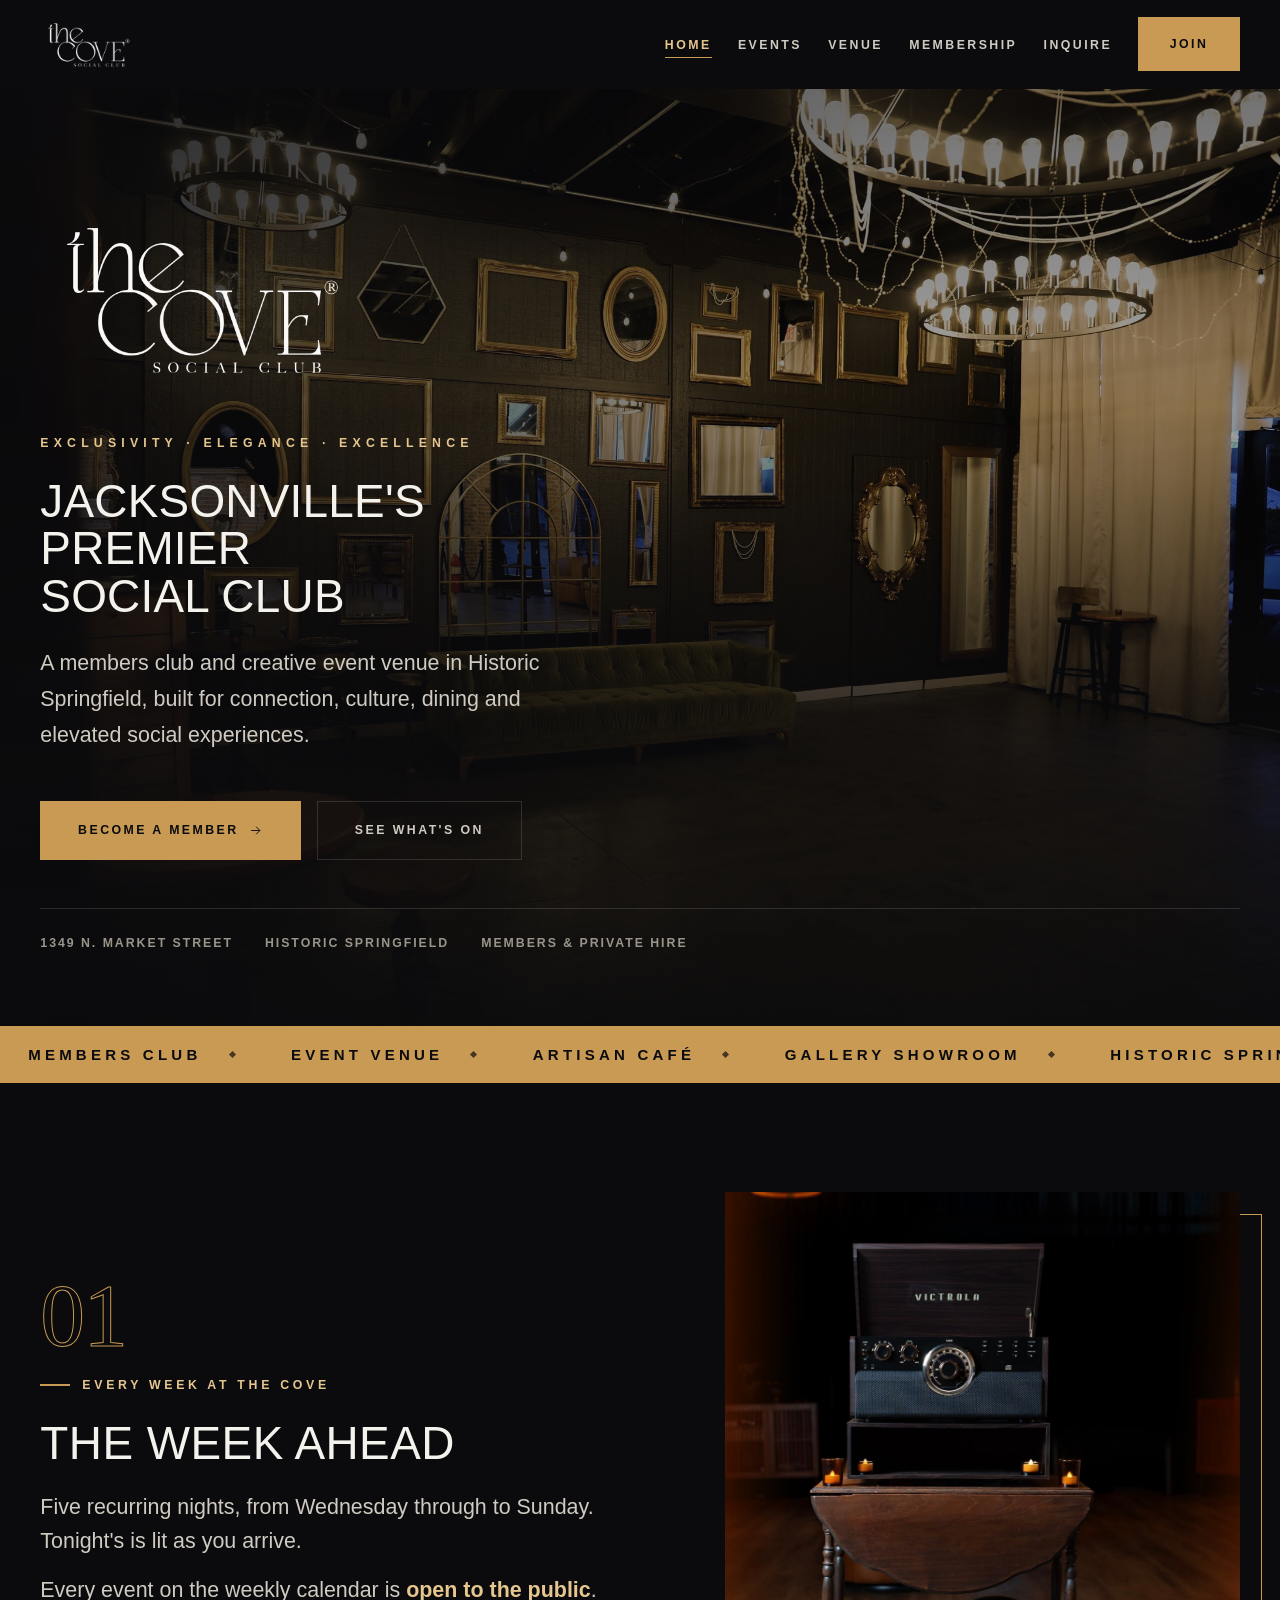
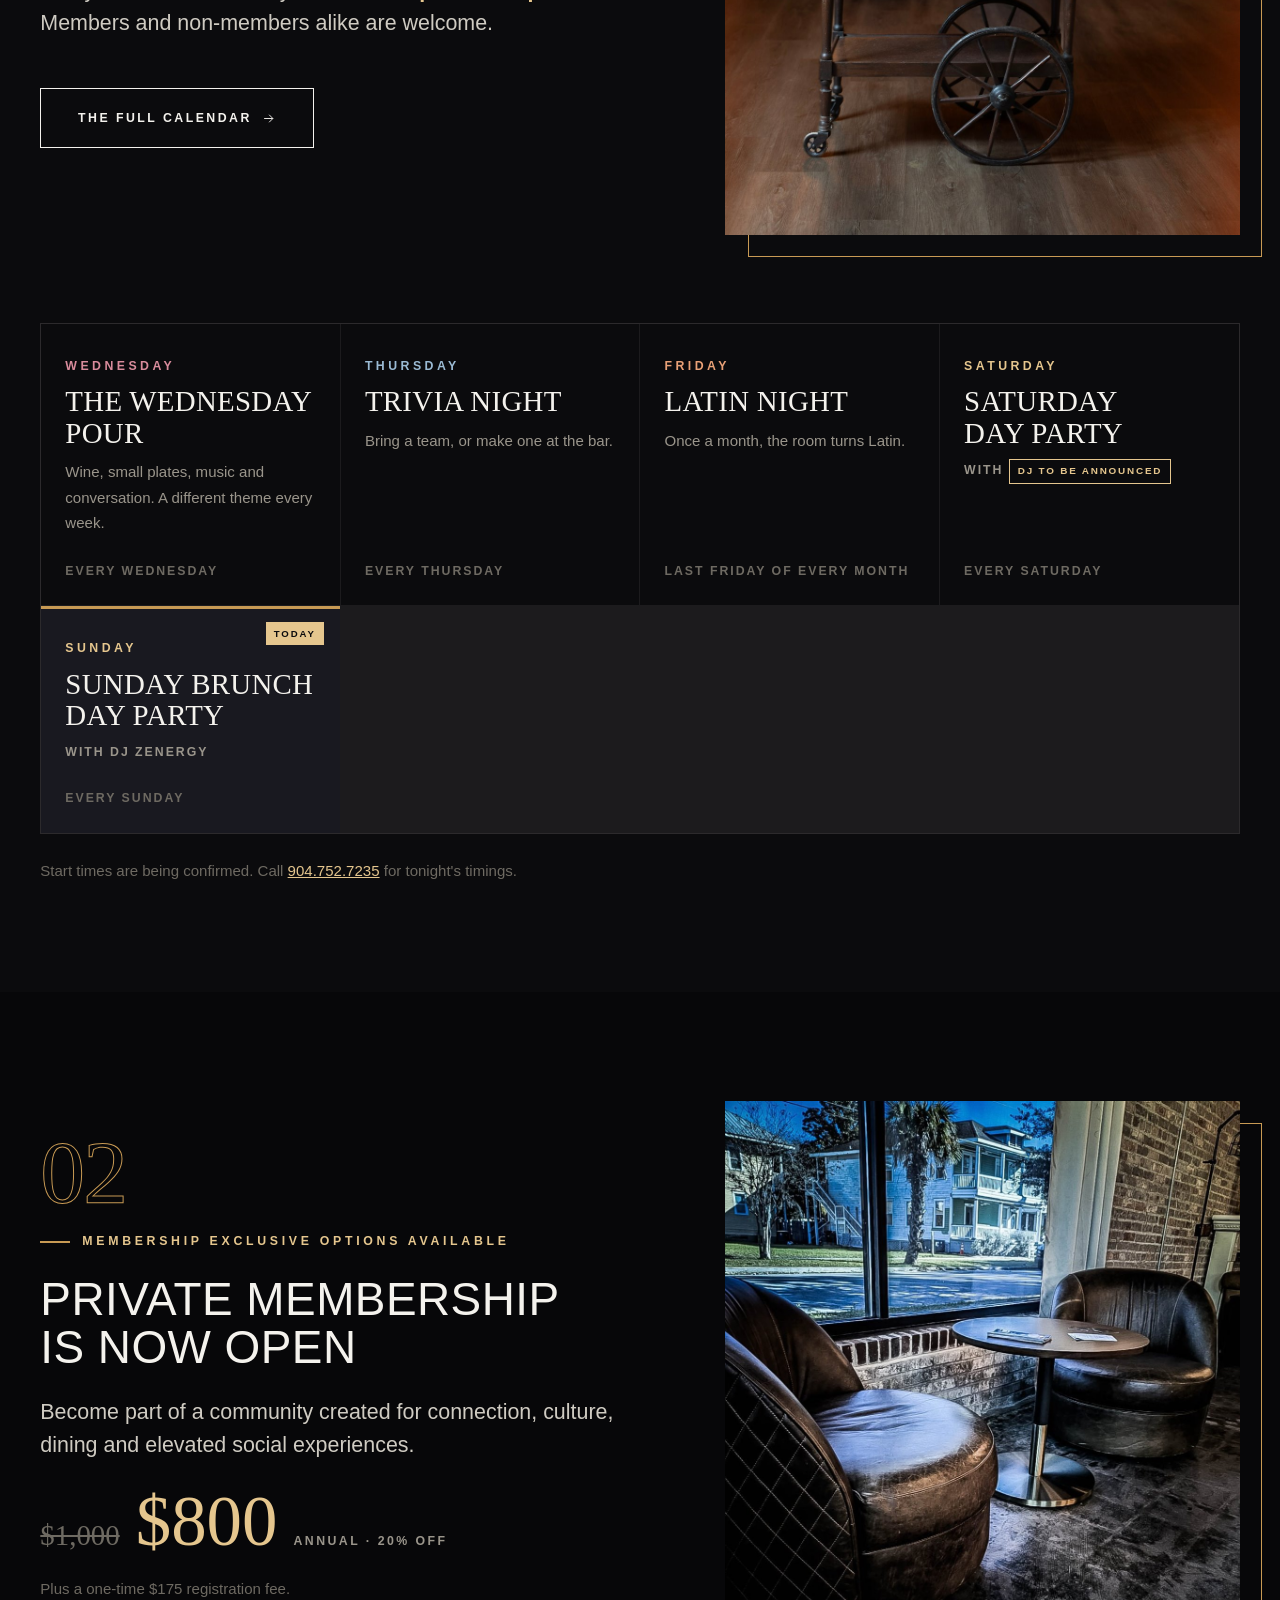
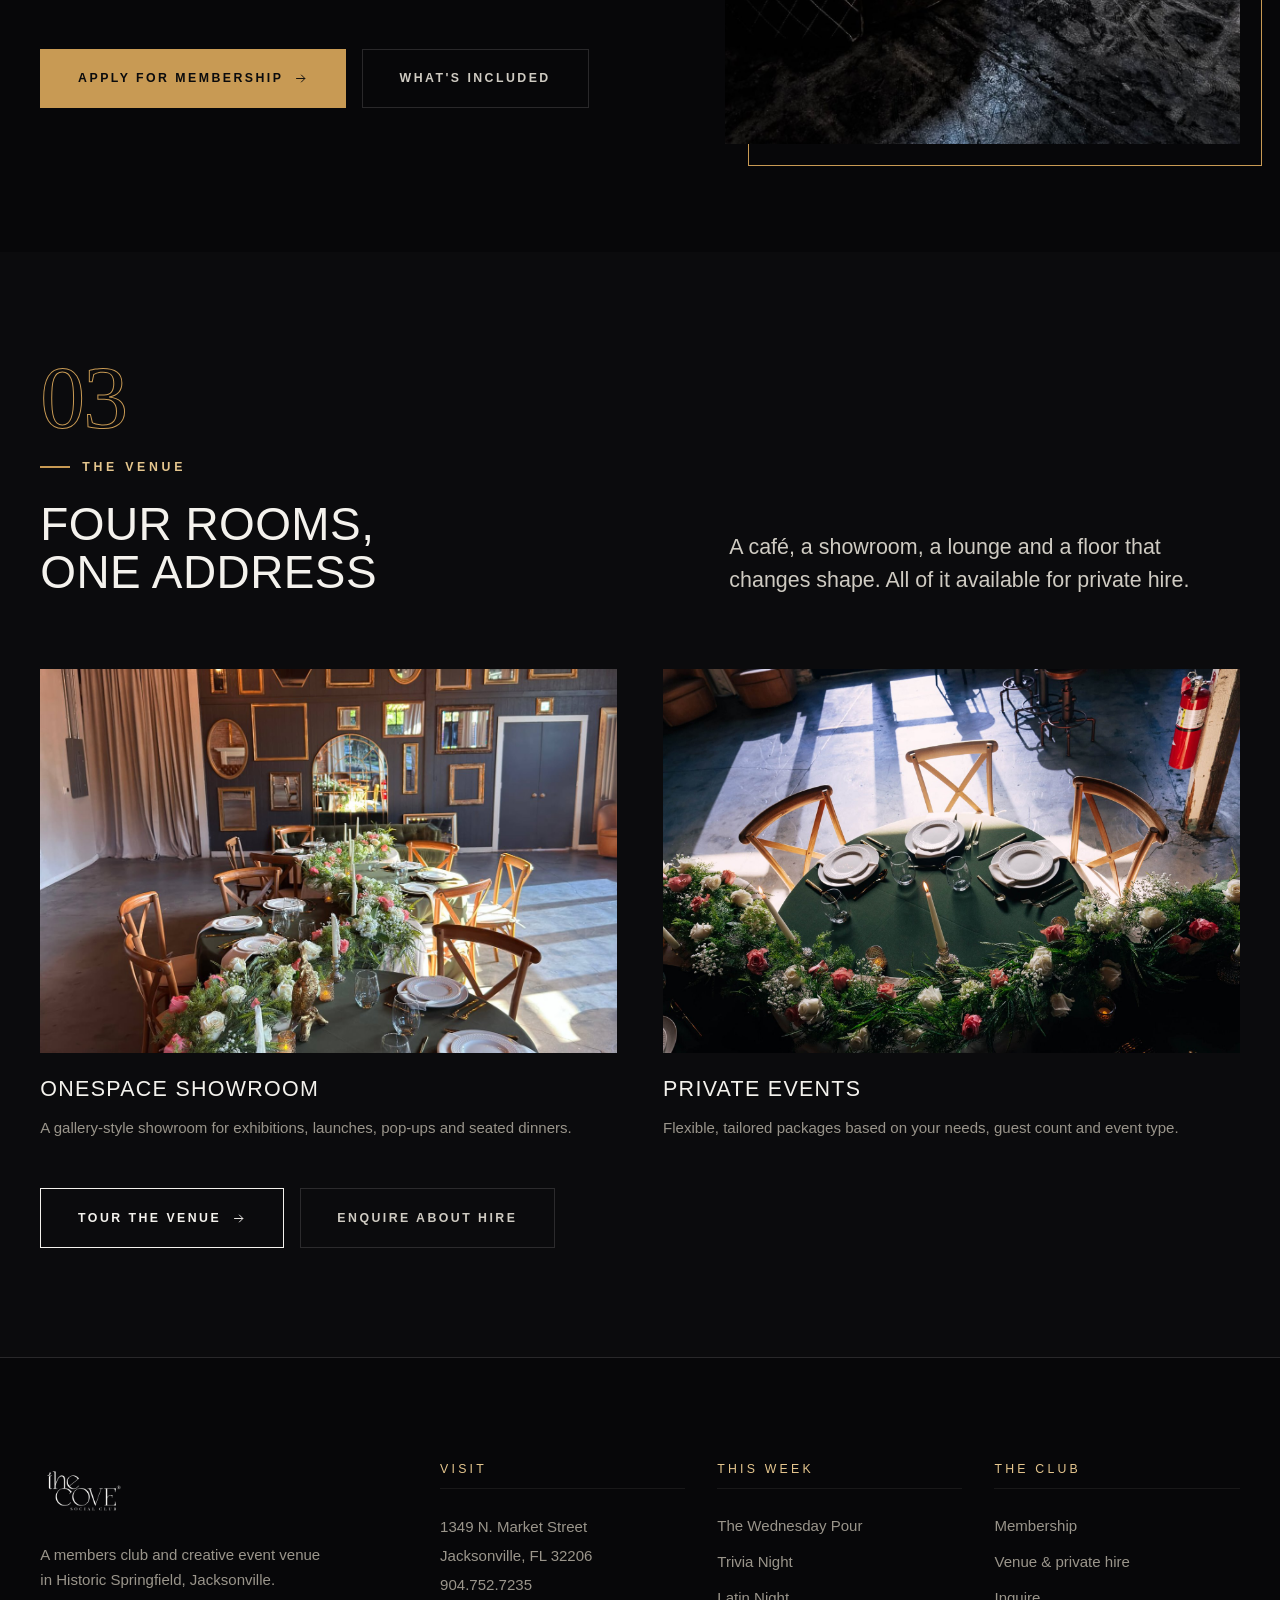
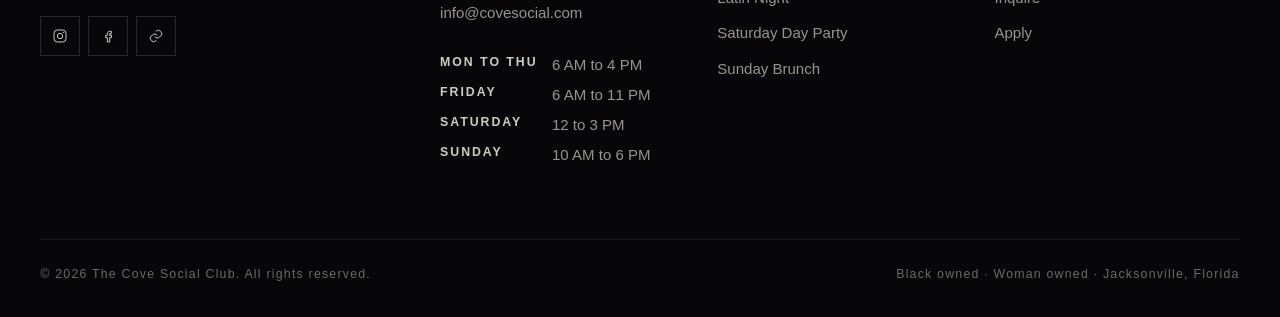
==== commit d2a98e5d: "number member language" ====
--- a/index.html
+++ b/index.html
@@ -25,7 +25,7 @@
   "name": "The Cove Social Club",
   "alternateName": "The Cove",
   "url": "https://covesocial.com/",
-  "telephone": "+1-904-465-6568",
+  "telephone": "+1-904-752-7235",
   "email": "info@covesocial.com",
   "image": "assets/hero.jpg",
   "address": {
@@ -172,6 +172,10 @@
           Five recurring nights, from Wednesday through to Sunday.
           Tonight's is lit as you arrive.
         </p>
+        <p class="lede" style="margin-top:var(--s4)">
+          Every event on the weekly calendar is <strong style="color:var(--brass-t)">open to the public</strong>.
+          Members and non-members alike are welcome.
+        </p>
         <div class="btns" style="margin-top:var(--s7)">
           <a class="btn btn--lg" href="events.html">
             <span>The full calendar</span>
@@ -235,7 +239,7 @@
 
       <p class="small dimmer" style="margin-top:var(--s5)">
         Start times are being confirmed. Call
-        <a href="tel:+19044656568" style="color:var(--brass-t)">904.465.6568</a>
+        <a href="tel:+19047527235" style="color:var(--brass-t)">904.752.7235</a>
         for tonight's timings.
       </p>
     </div>
@@ -246,7 +250,7 @@
     <div class="wrap feature">
       <div data-in>
         <p class="idx" aria-hidden="true">02</p>
-        <p class="label" style="margin-top:var(--s5)">Membership</p>
+        <p class="label" style="margin-top:var(--s5)">Membership exclusive options available</p>
         <h2>Private membership is now open</h2>
         <p class="lede" style="margin-top:var(--s5)">
           Become part of a community created for connection, culture, dining
@@ -355,7 +359,7 @@
         <address>
           1349 N. Market Street<br>
           Jacksonville, FL 32206<br>
-          <a href="tel:+19044656568">904.465.6568</a><br>
+          <a href="tel:+19047527235">904.752.7235</a><br>
           <a href="mailto:info@covesocial.com">info@covesocial.com</a>
         </address>
         <!-- HOURS:START -->
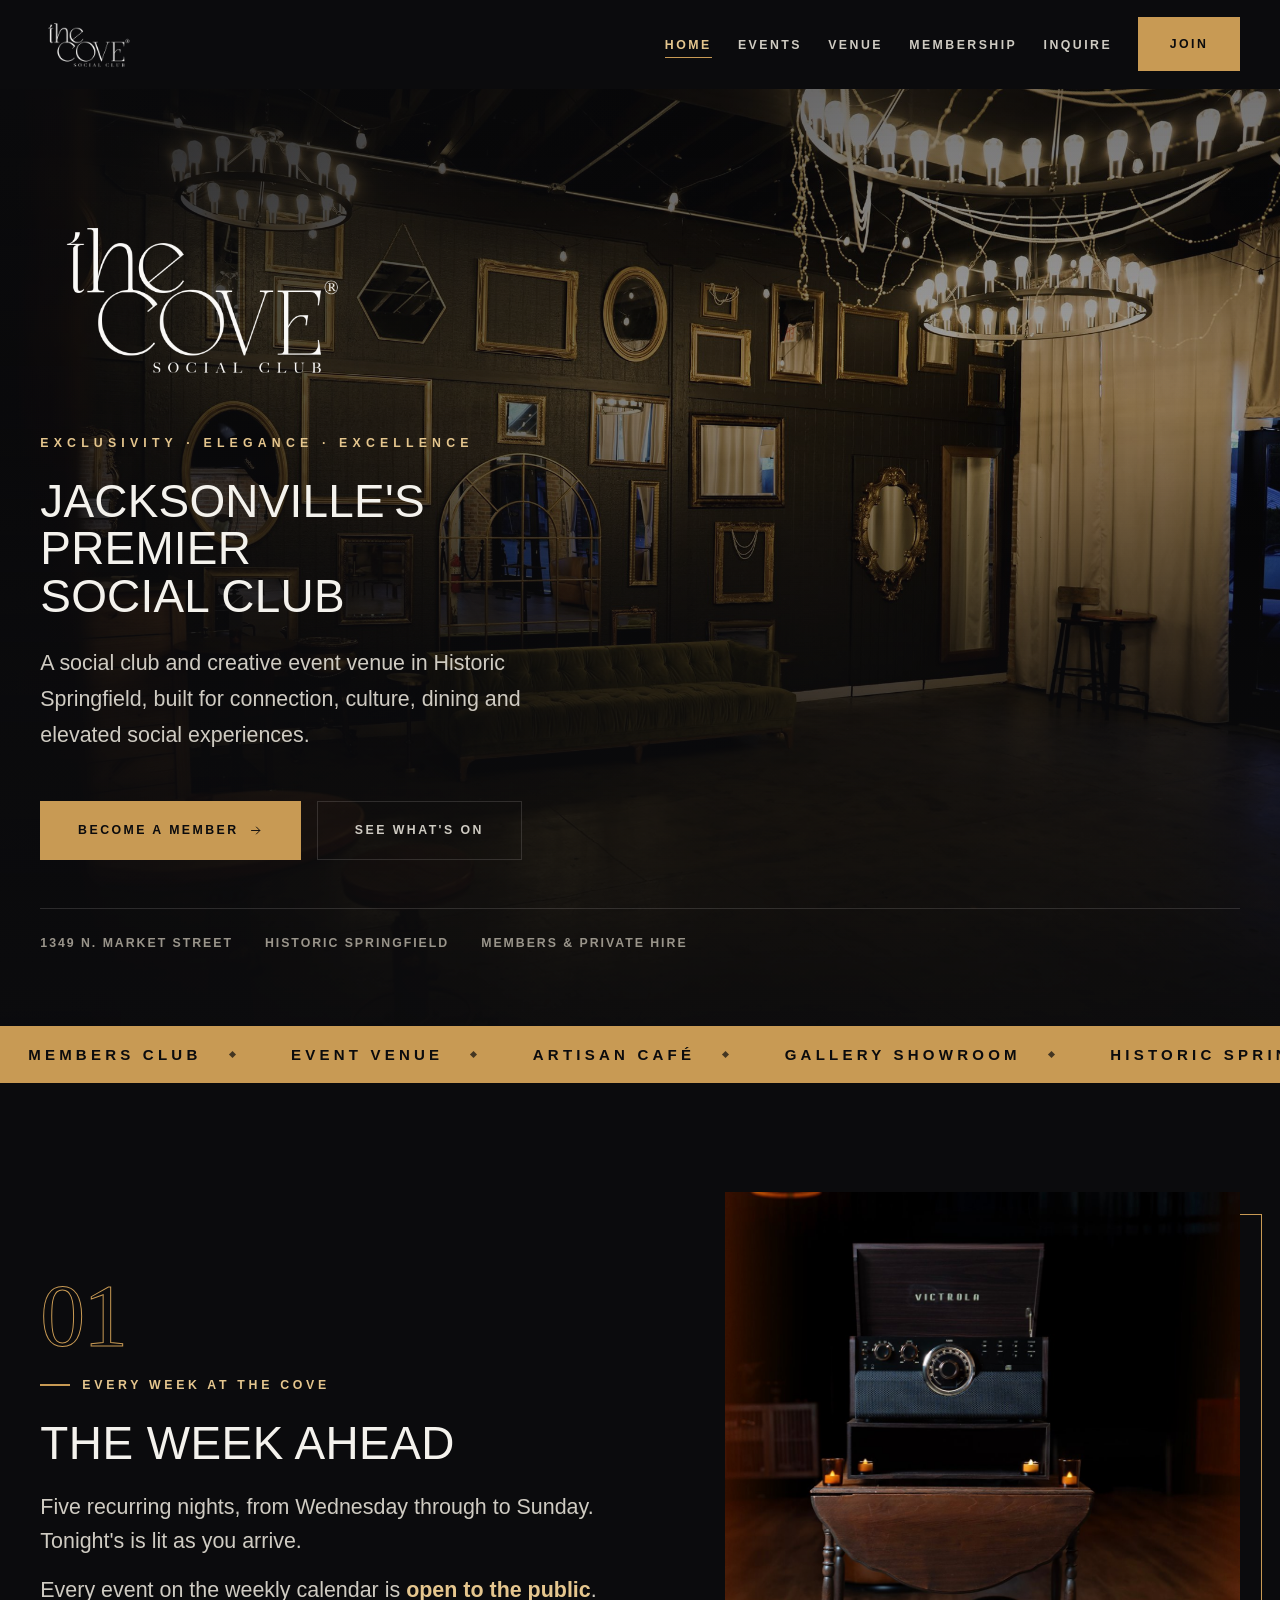
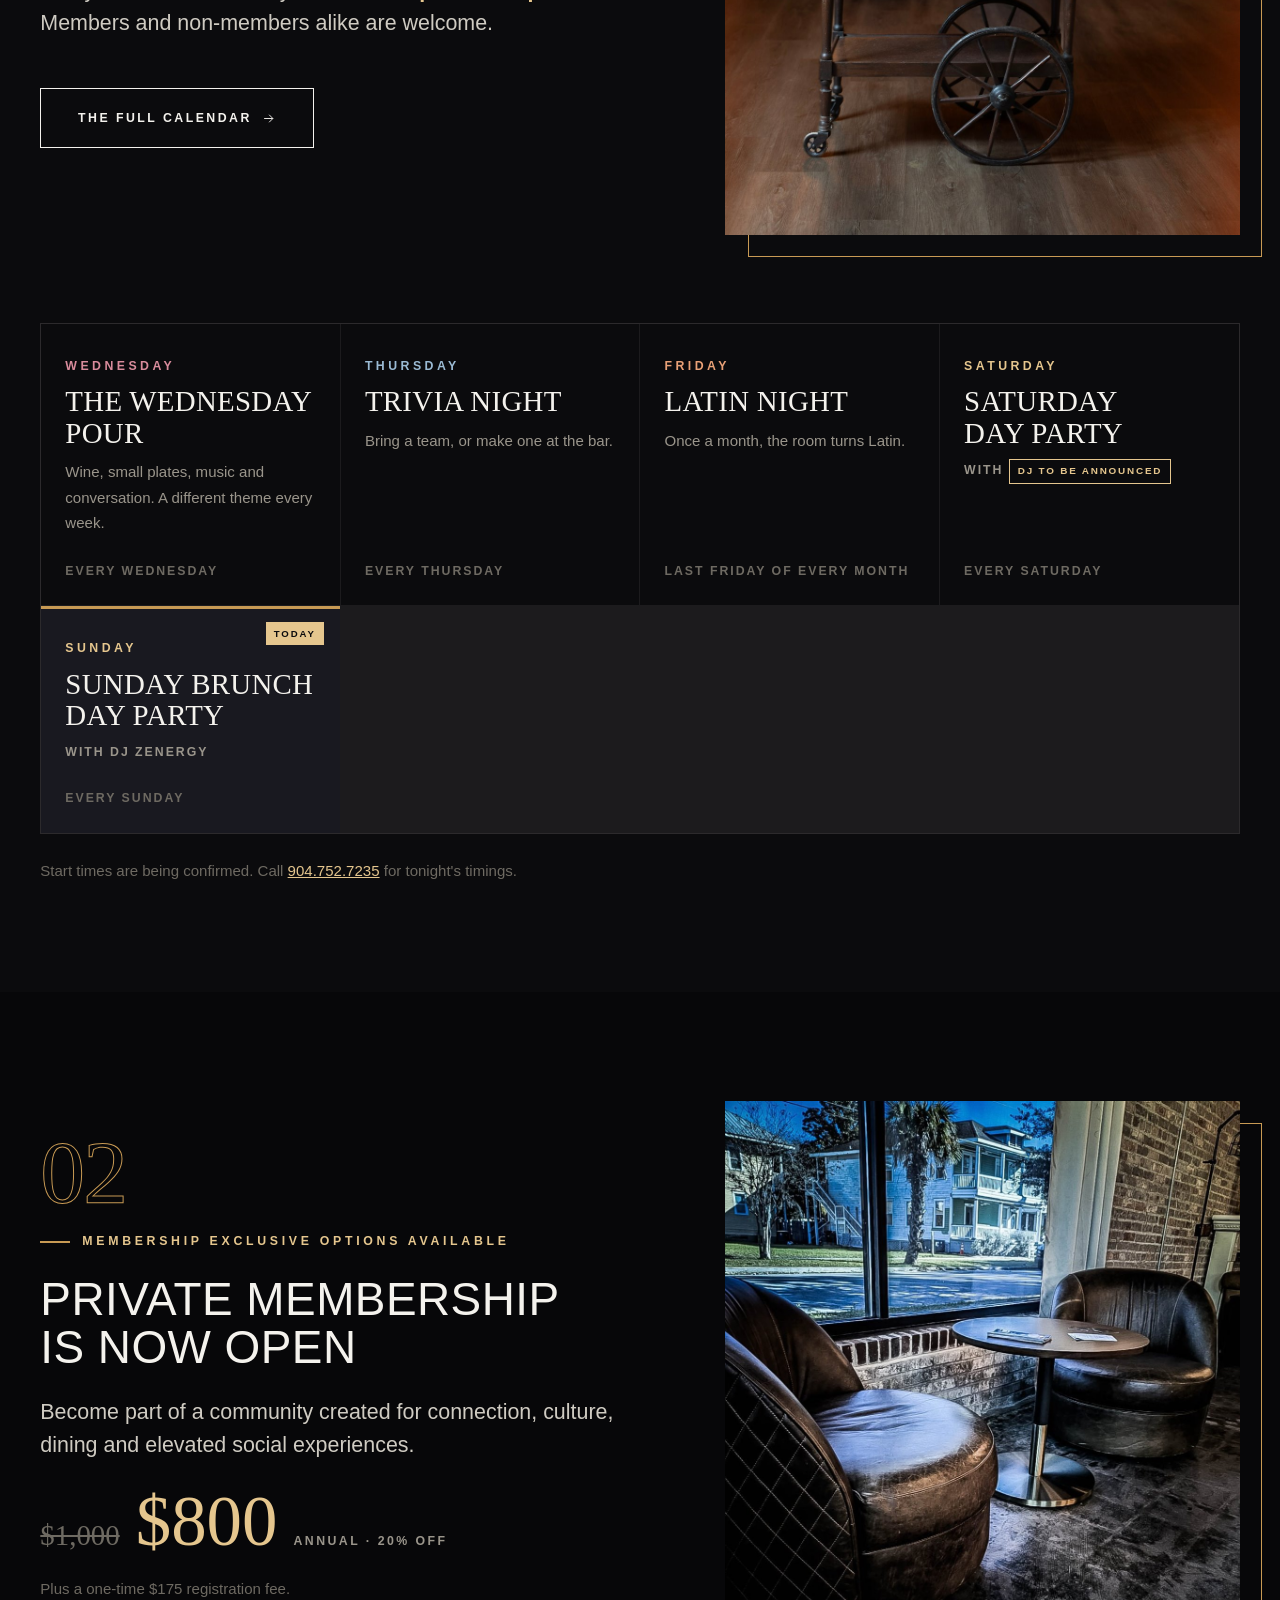
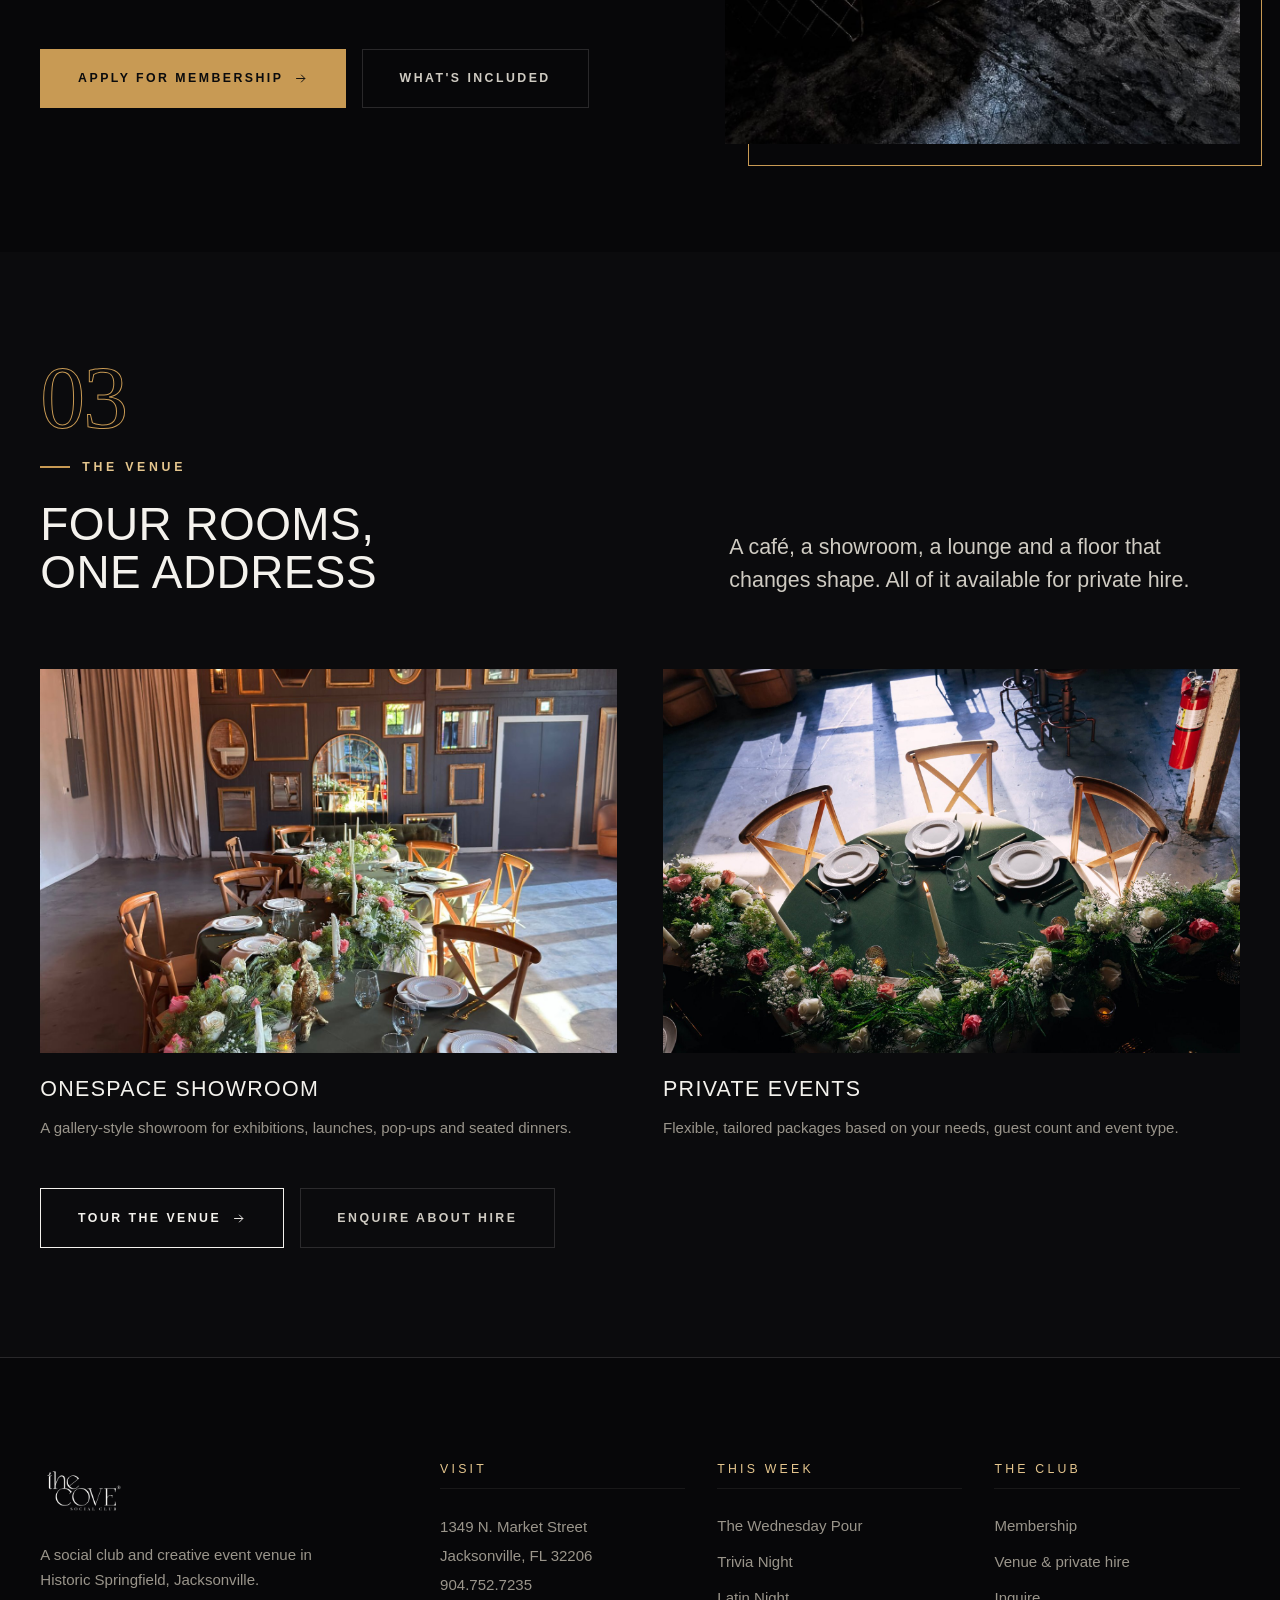
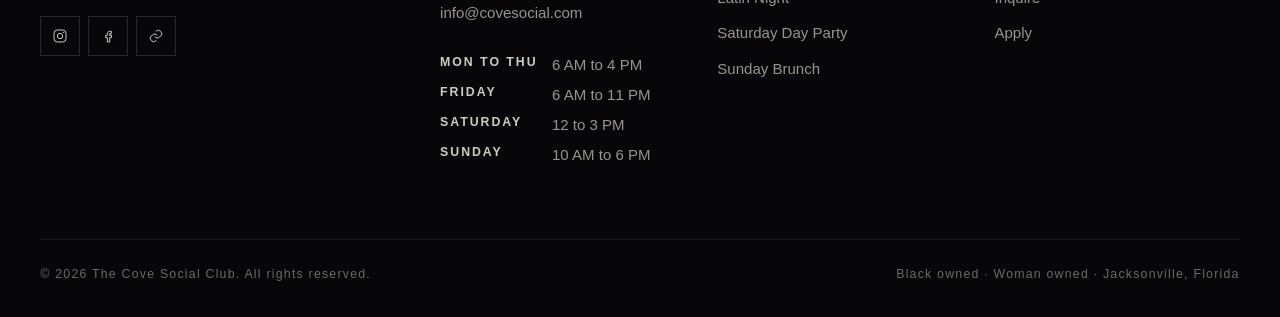
==== commit 7ac94c39: "ficing text saying member club" ====
--- a/index.html
+++ b/index.html
@@ -11,7 +11,7 @@
 
 <meta property="og:type" content="website">
 <meta property="og:title" content="The Cove Social Club | Jacksonville">
-<meta property="og:description" content="Exclusivity. Elegance. Excellence. A members club and creative event venue in Historic Springfield, Jacksonville.">
+<meta property="og:description" content="Exclusivity. Elegance. Excellence. A social club and creative event venue in Historic Springfield, Jacksonville.">
 <meta property="og:image" content="assets/hero.jpg">
 <meta property="og:url" content="https://covesocial.com/">
 <meta name="twitter:card" content="summary_large_image">
@@ -125,7 +125,7 @@
       <p class="hero__tag" data-in style="--d:1">Exclusivity &middot; Elegance &middot; Excellence</p>
       <h1 data-in style="--d:2">Jacksonville's premier social club</h1>
       <p class="hero__sub" data-in style="--d:3">
-        A members club and creative event venue in Historic Springfield, built
+        A social club and creative event venue in Historic Springfield, built
         for connection, culture, dining and elevated social experiences.
       </p>
 
@@ -338,7 +338,7 @@
       <div>
         <img class="foot__mark" src="assets/logo.png" alt="The Cove Social Club" width="1024" height="640" loading="lazy">
         <p style="max-width:34ch">
-          A members club and creative event venue in Historic Springfield,
+          A social club and creative event venue in Historic Springfield,
           Jacksonville.
         </p>
         <div class="foot__social">
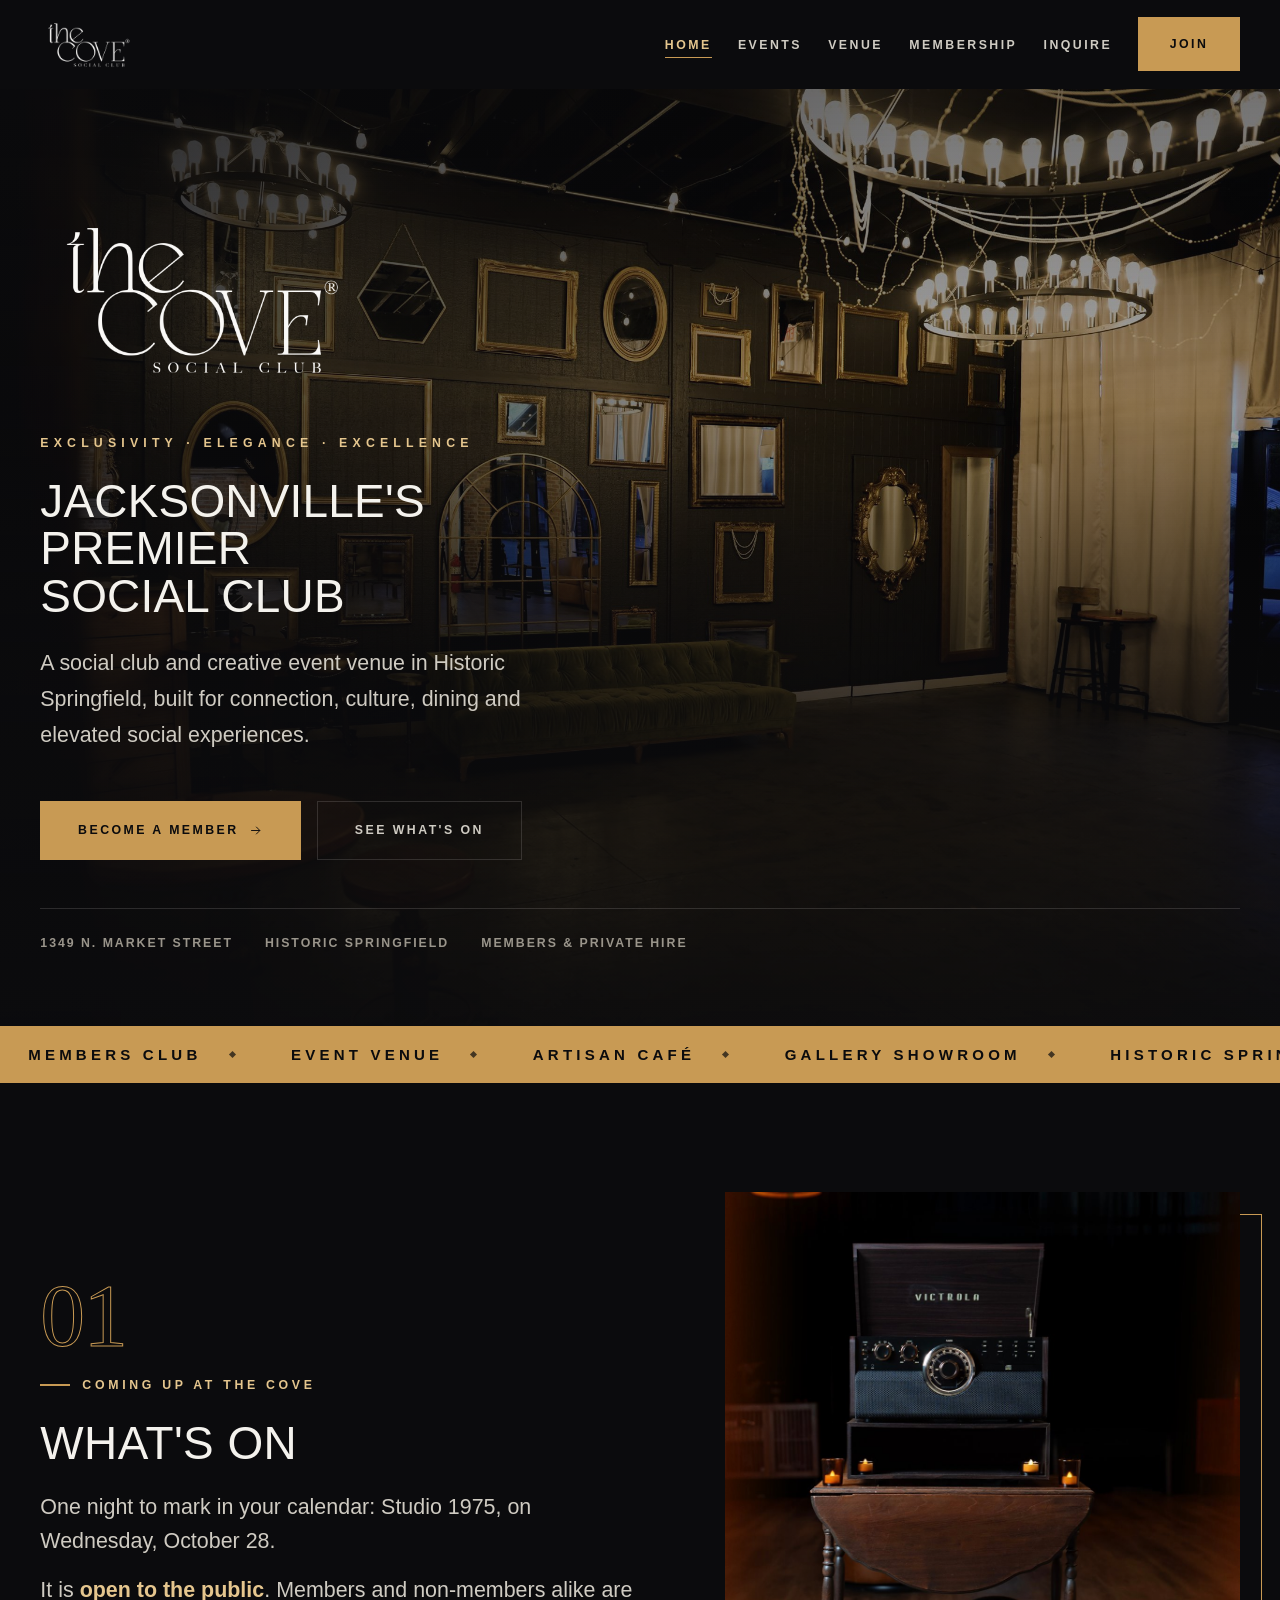
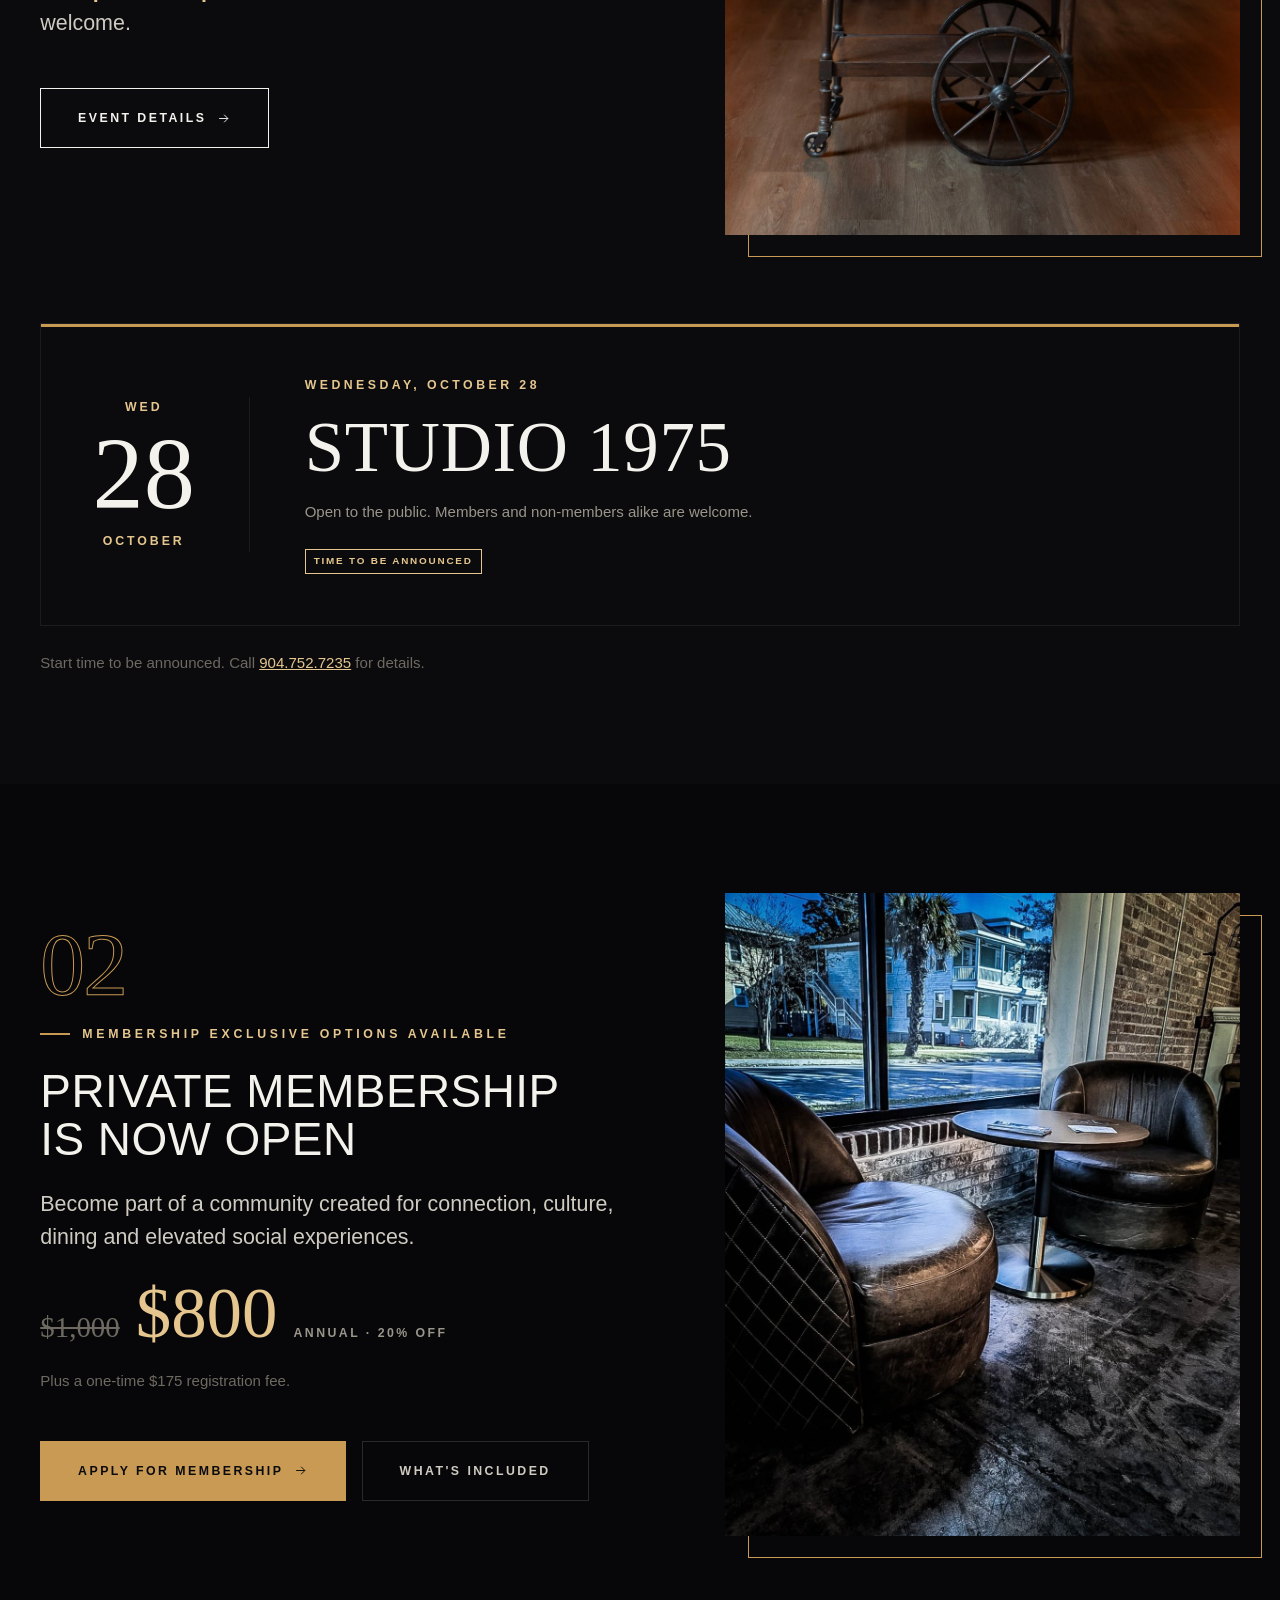
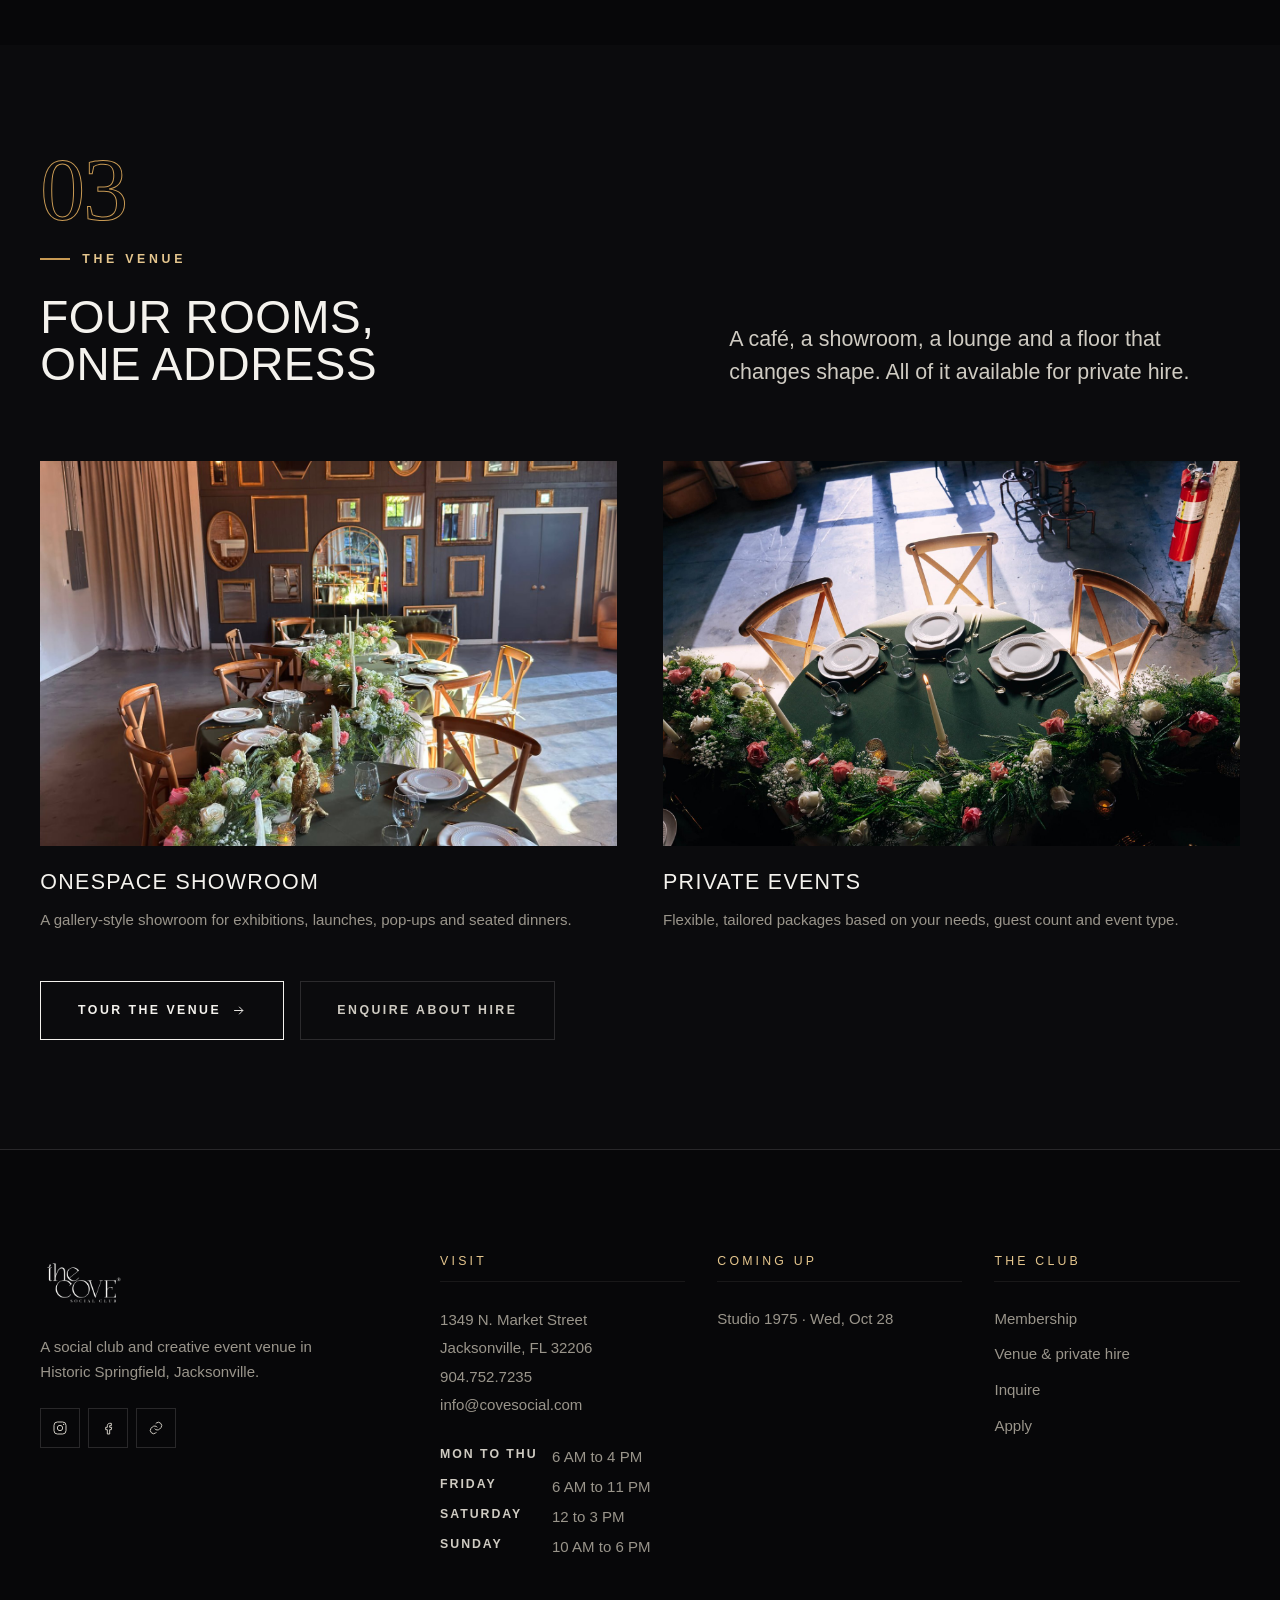
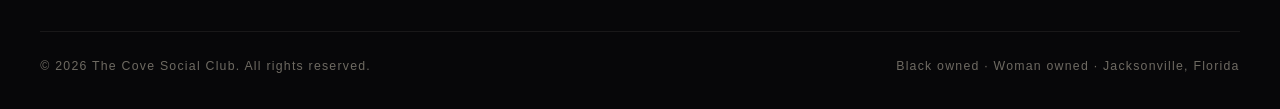
==== commit 107fefac: "events and venues updates" ====
--- a/index.html
+++ b/index.html
@@ -4,7 +4,7 @@
 <meta charset="utf-8">
 <meta name="viewport" content="width=device-width, initial-scale=1">
 <title>The Cove Social Club | Members Club &amp; Event Venue, Jacksonville FL</title>
-<meta name="description" content="The Cove Social Club is a members club and creative event venue in Historic Springfield, Jacksonville. Weekly events, an artisan café, a gallery showroom and private hire at 1349 N. Market Street.">
+<meta name="description" content="The Cove Social Club is a members club and creative event venue in Historic Springfield, Jacksonville. Events, an artisan café, a gallery showroom and private hire at 1349 N. Market Street.">
 <link rel="canonical" href="https://covesocial.com/">
 <link rel="icon" href="assets/favicon.png" type="image/png">
 <meta name="theme-color" content="#0B0B0D">
@@ -16,7 +16,7 @@
 <meta property="og:url" content="https://covesocial.com/">
 <meta name="twitter:card" content="summary_large_image">
 
-<link rel="stylesheet" href="css/styles.css">
+<link rel="stylesheet" href="css/styles.css?v=20261020">
 
 <script type="application/ld+json">
 {
@@ -166,19 +166,19 @@
     <div class="wrap feature" style="align-items:center">
       <div data-in>
         <p class="idx" aria-hidden="true">01</p>
-        <p class="label" style="margin-top:var(--s5)">Every week at The Cove</p>
-        <h2>The week ahead</h2>
+        <p class="label" style="margin-top:var(--s5)">Coming up at The Cove</p>
+        <h2>What's on</h2>
         <p class="lede" style="margin-top:var(--s5)">
-          Five recurring nights, from Wednesday through to Sunday.
-          Tonight's is lit as you arrive.
+          One night to mark in your calendar: Studio 1975, on Wednesday,
+          October 28.
         </p>
         <p class="lede" style="margin-top:var(--s4)">
-          Every event on the weekly calendar is <strong style="color:var(--brass-t)">open to the public</strong>.
+          It is <strong style="color:var(--brass-t)">open to the public</strong>.
           Members and non-members alike are welcome.
         </p>
         <div class="btns" style="margin-top:var(--s7)">
           <a class="btn btn--lg" href="events.html">
-            <span>The full calendar</span>
+            <span>Event details</span>
             <svg class="ico" aria-hidden="true"><use href="#i-arrow"></use></svg>
           </a>
         </div>
@@ -192,55 +192,26 @@
 
     <div class="wrap" style="margin-top:clamp(3rem, 1.5rem + 5vw, 6rem)">
       <!-- WEEK:START -->
-      <div class="week" data-in>
-
-        <article class="ev" data-day="Wednesday" style="--acc:var(--wine);--acc-t:var(--wine-t)">
-          <span class="ev__today-flag">Tonight</span>
-          <p class="ev__day">Wednesday</p>
-          <h3 class="ev__name">The Wednesday Pour</h3>
-          <p class="ev__note">Wine, small plates, music and conversation. A different theme every week.</p>
-          <p class="ev__when">Every Wednesday</p>
-        </article>
-
-        <article class="ev" data-day="Thursday" style="--acc:var(--steel);--acc-t:var(--steel-t)">
-          <span class="ev__today-flag">Tonight</span>
-          <p class="ev__day">Thursday</p>
-          <h3 class="ev__name">Trivia Night</h3>
-          <p class="ev__note">Bring a team, or make one at the bar.</p>
-          <p class="ev__when">Every Thursday</p>
-        </article>
-
-        <article class="ev" data-day="Friday" data-monthly style="--acc:var(--ember);--acc-t:var(--ember-t)">
-          <span class="ev__today-flag">Tonight</span>
-          <p class="ev__day">Friday</p>
-          <h3 class="ev__name">Latin Night</h3>
-          <p class="ev__note">Once a month, the room turns Latin.</p>
-          <p class="ev__when">Last Friday of every month</p>
-        </article>
-
-        <article class="ev" data-day="Saturday" style="--acc:var(--brass);--acc-t:var(--brass-t)">
-          <span class="ev__today-flag">Today</span>
-          <p class="ev__day">Saturday</p>
-          <h3 class="ev__name">Saturday Day Party</h3>
-          <p class="ev__with">With <span class="tba">DJ to be announced</span></p>
-          <p class="ev__when">Every Saturday</p>
-        </article>
-
-        <article class="ev" data-day="Sunday" style="--acc:var(--brass);--acc-t:var(--brass-t)">
-          <span class="ev__today-flag">Today</span>
-          <p class="ev__day">Sunday</p>
-          <h3 class="ev__name">Sunday Brunch Day Party</h3>
-          <p class="ev__with">With DJ Zenergy</p>
-          <p class="ev__when">Every Sunday</p>
-        </article>
-
-      </div>
+      <article class="ev ev--feature" id="studio-1975" data-date="2026-10-28" data-in style="--acc:var(--brass);--acc-t:var(--brass-t)">
+        <span class="ev__today-flag">Tonight</span>
+        <p class="ev__date">
+          <span class="ev__date-w">Wed</span>
+          <span class="ev__date-d">28</span>
+          <span class="ev__date-m">October</span>
+        </p>
+        <div>
+          <p class="ev__day">Wednesday, October 28</p>
+          <h3 class="ev__name">Studio 1975</h3>
+          <p class="ev__note">Open to the public. Members and non-members alike are welcome.</p>
+          <p class="ev__when"><span class="tba">Time to be announced</span></p>
+        </div>
+      </article>
       <!-- WEEK:END -->
 
       <p class="small dimmer" style="margin-top:var(--s5)">
-        Start times are being confirmed. Call
+        Start time to be announced. Call
         <a href="tel:+19047527235" style="color:var(--brass-t)">904.752.7235</a>
-        for tonight's timings.
+        for details.
       </p>
     </div>
   </section>
@@ -373,13 +344,9 @@
       </div>
 
       <div>
-        <h3>This week</h3>
+        <h3>Coming up</h3>
         <ul class="foot__links">
-          <li><a href="events.html#wednesday-pour">The Wednesday Pour</a></li>
-          <li><a href="events.html#trivia">Trivia Night</a></li>
-          <li><a href="events.html#latin-night">Latin Night</a></li>
-          <li><a href="events.html#saturday-day-party">Saturday Day Party</a></li>
-          <li><a href="events.html#sunday-brunch">Sunday Brunch</a></li>
+          <li><a href="events.html#studio-1975">Studio 1975 &middot; Wed, Oct 28</a></li>
         </ul>
       </div>
 
@@ -401,7 +368,7 @@
   </div>
 </footer>
 
-<script src="js/data.js"></script>
-<script src="js/main.js"></script>
+<script src="js/data.js?v=20261020"></script>
+<script src="js/main.js?v=20261020"></script>
 </body>
 </html>
--- a/css/styles.css
+++ b/css/styles.css
@@ -514,6 +514,40 @@
   display: none;
 }
 .ev.is-today .ev__today-flag { display: block; }
+
+/* A single dated event, shown on its own with a date block instead of in the
+   weekly grid. The JS lights it on the day itself via data-date. */
+.ev--feature {
+  display: grid; grid-template-columns: auto minmax(0, 1fr);
+  gap: clamp(1.5rem, 1rem + 3vw, 4rem); align-items: center;
+  border: 1px solid var(--line-2);
+  padding: clamp(1.8rem, 1.2rem + 2.6vw, 3.2rem);
+}
+.ev--feature::before { transform: scaleX(1); }
+.ev__date {
+  display: flex; flex-direction: column; align-items: center; margin: 0;
+  padding-right: clamp(1.5rem, 1rem + 3vw, 4rem);
+  border-right: 1px solid var(--line-2); text-align: center;
+}
+.ev__date-w, .ev__date-m {
+  font-family: var(--display); font-size: var(--t-xs); font-weight: 600;
+  letter-spacing: .24em; text-transform: uppercase; color: var(--acc-t);
+}
+.ev__date-d {
+  font-family: var(--serif); font-size: var(--t-4xl); line-height: 1;
+  color: var(--paper); font-variant-numeric: lining-nums; margin: .35rem 0;
+}
+.ev--feature > div { display: flex; flex-direction: column; gap: .8rem; }
+.ev--feature .ev__name { font-size: var(--t-3xl); }
+.ev--feature .ev__when { margin-top: var(--s3); padding-top: 0; }
+@media (max-width: 560px) {
+  .ev--feature { grid-template-columns: 1fr; }
+  .ev__date {
+    flex-direction: row; align-items: baseline; gap: .8rem;
+    padding: 0 0 var(--s5); border-right: 0; border-bottom: 1px solid var(--line-2);
+  }
+  .ev__date-d { font-size: var(--t-3xl); margin: 0; }
+}
 
 /* A bordered callout panel, used for the side panels on the enquiry page. */
 .season {
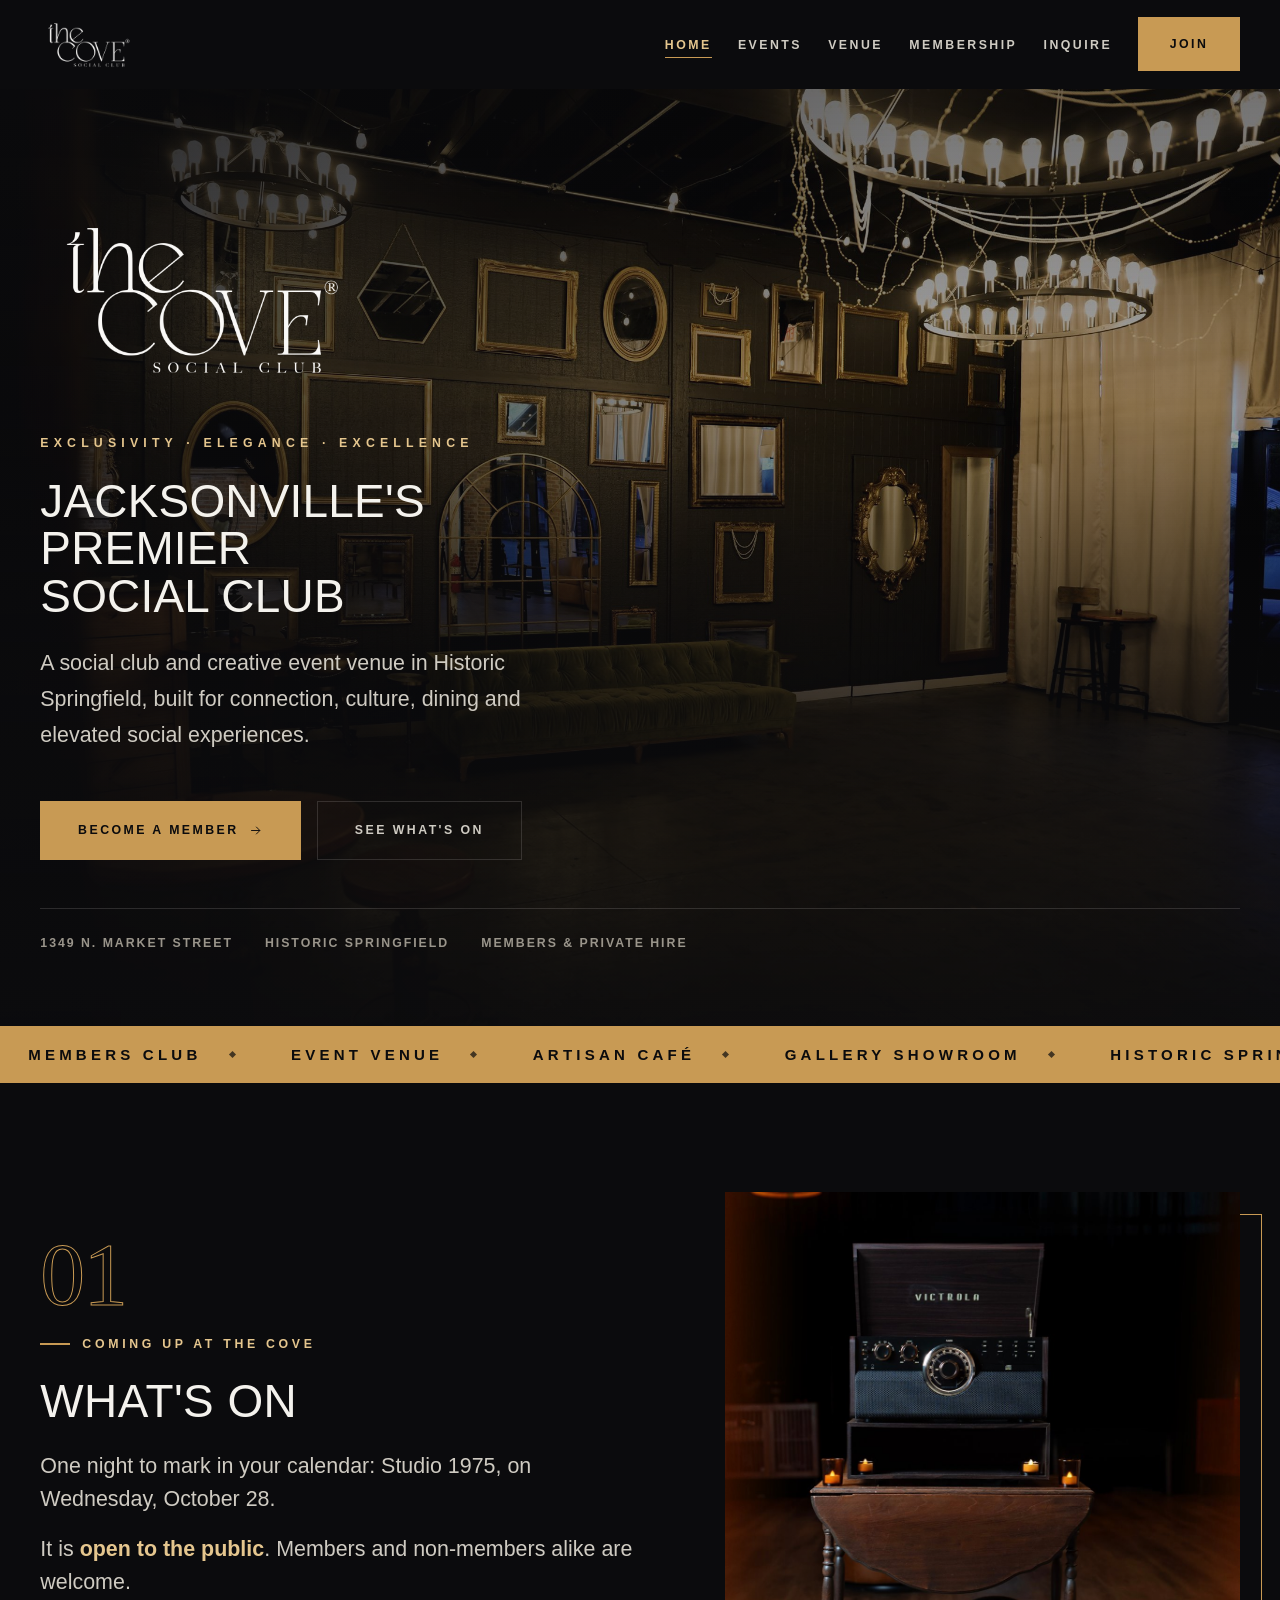
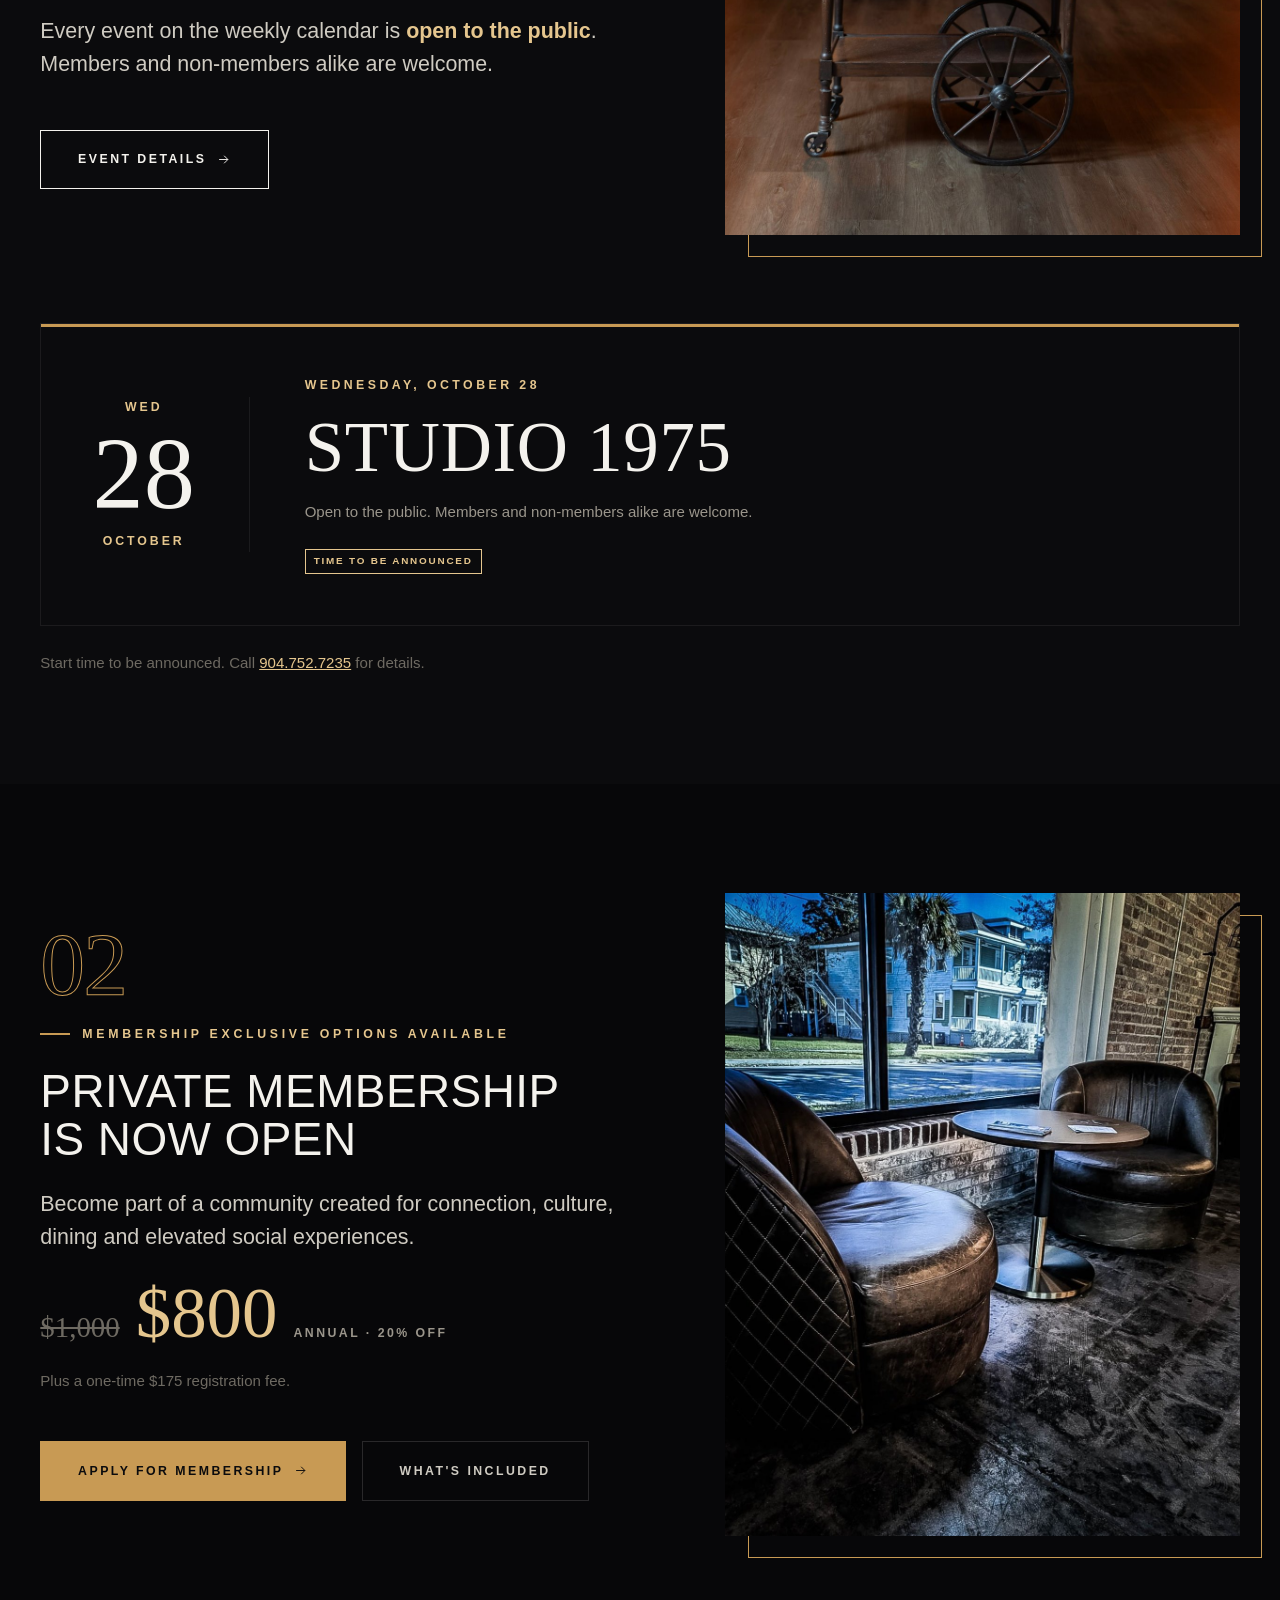
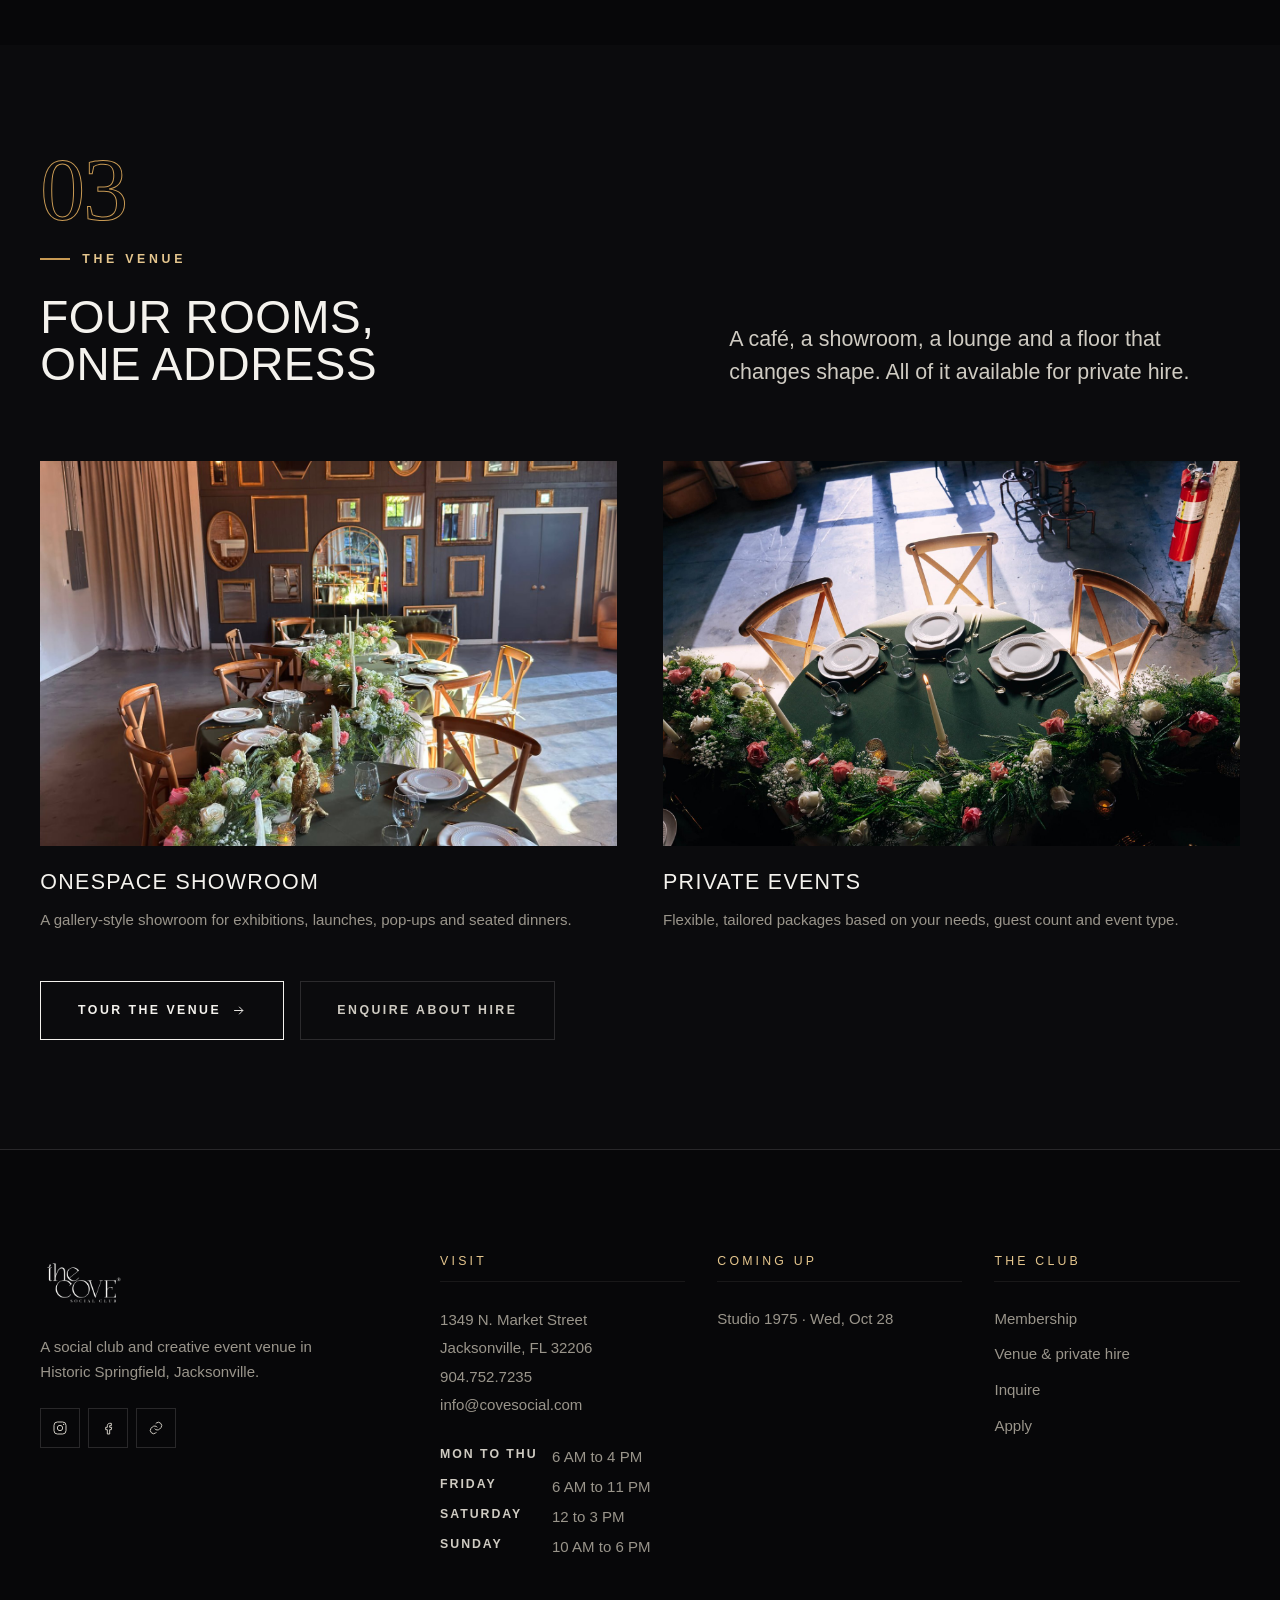
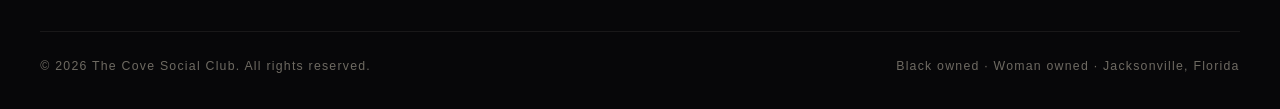
==== commit a3494ca3: "Merge branch 'main' of https://github.com/pathosmarketinggrady-jpg/the-cove" ====
--- a/index.html
+++ b/index.html
@@ -176,6 +176,10 @@
           It is <strong style="color:var(--brass-t)">open to the public</strong>.
           Members and non-members alike are welcome.
         </p>
+        <p class="lede" style="margin-top:var(--s4)">
+          Every event on the weekly calendar is <strong style="color:var(--brass-t)">open to the public</strong>.
+          Members and non-members alike are welcome.
+        </p>
         <div class="btns" style="margin-top:var(--s7)">
           <a class="btn btn--lg" href="events.html">
             <span>Event details</span>
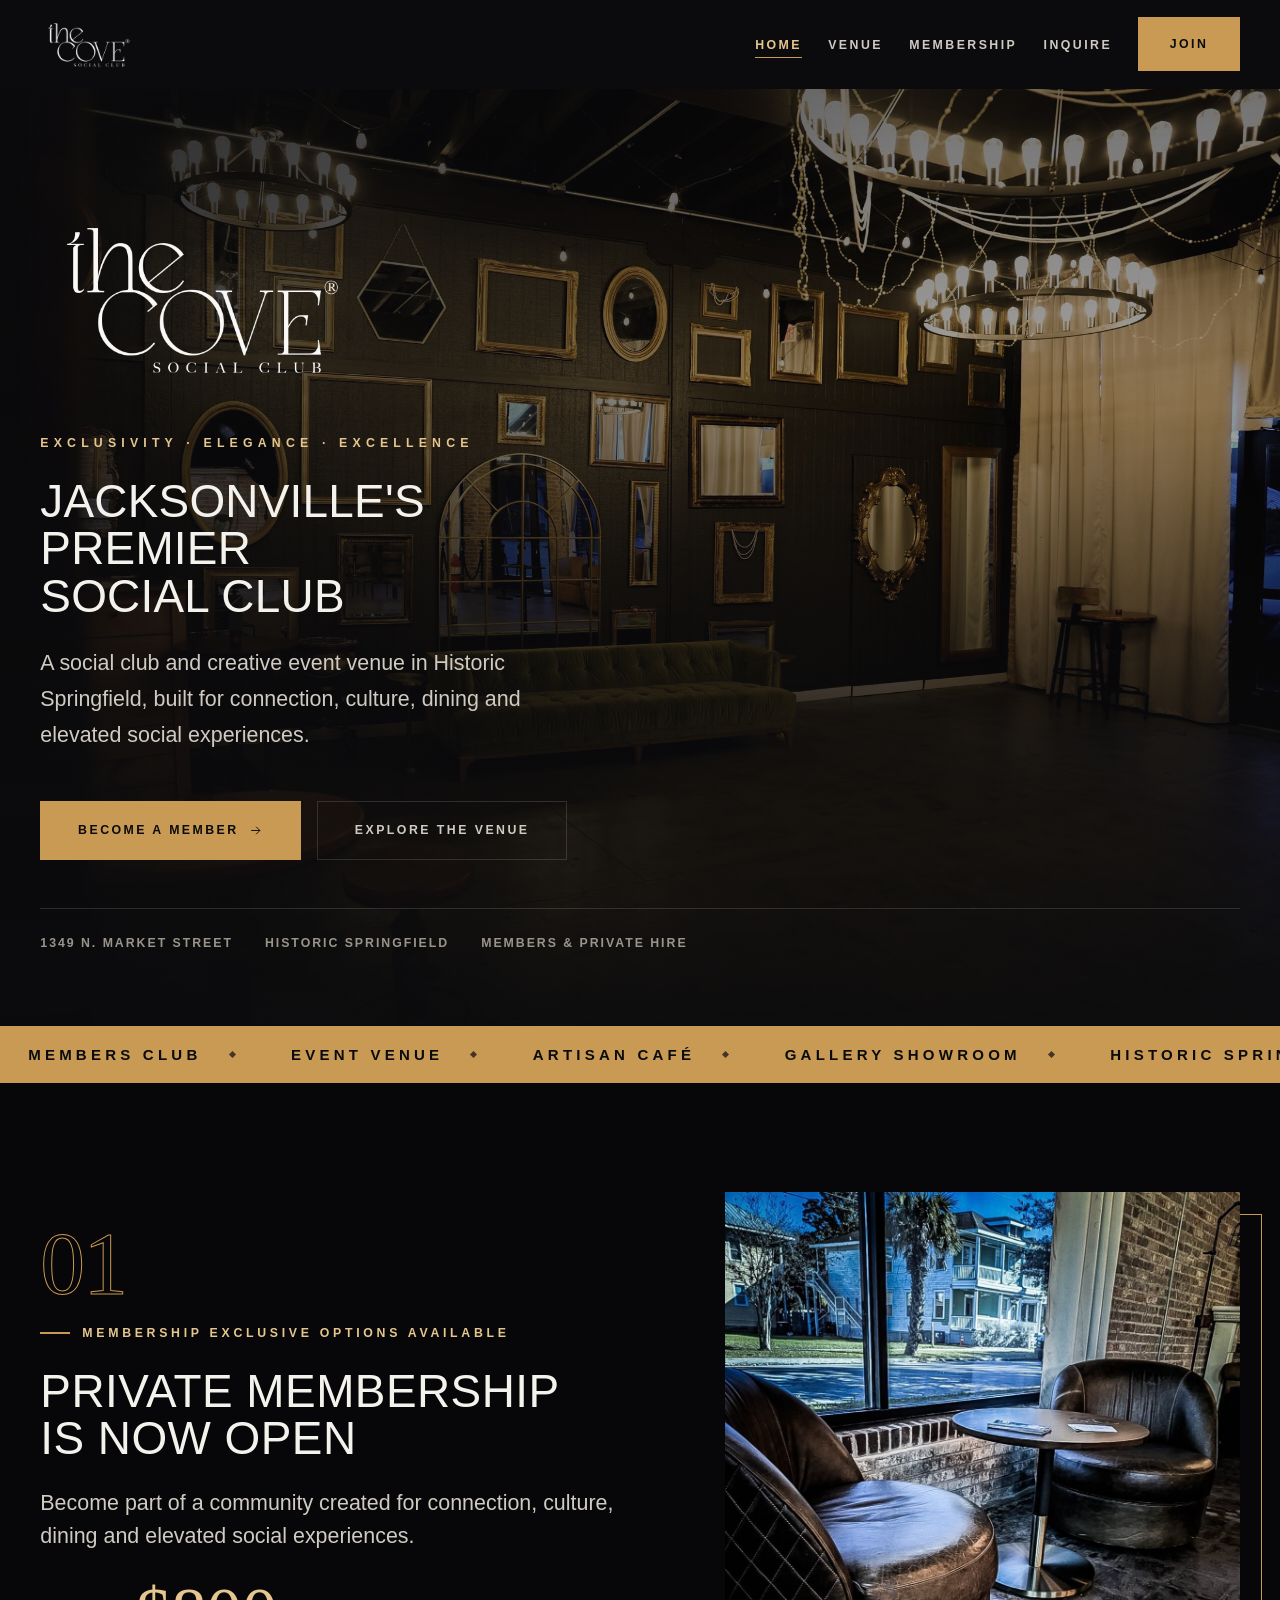
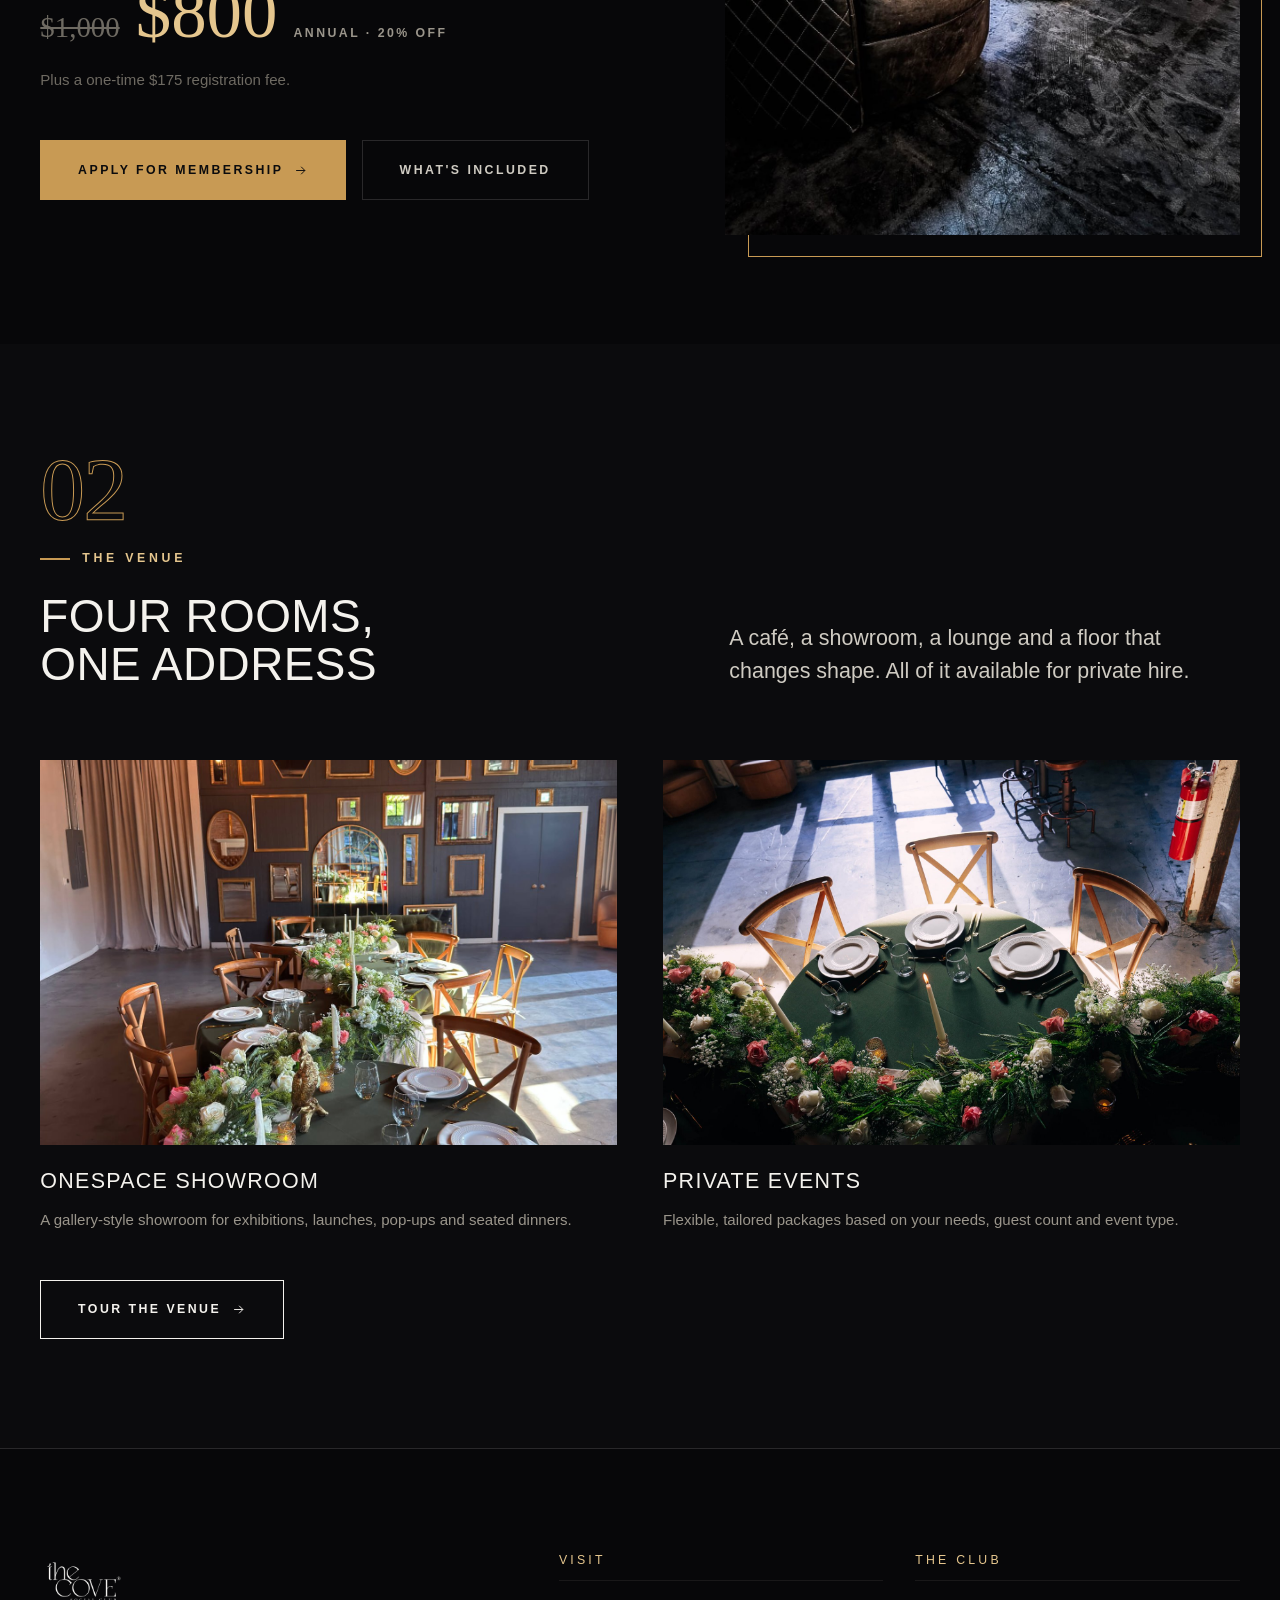
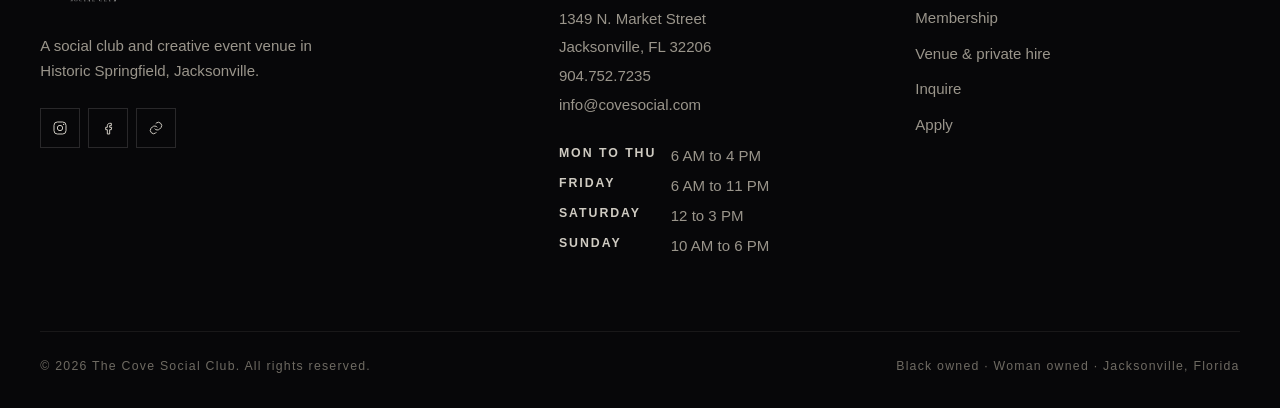
==== commit cbbed73f: "getting rid of events page" ====
--- a/index.html
+++ b/index.html
@@ -16,7 +16,7 @@
 <meta property="og:url" content="https://covesocial.com/">
 <meta name="twitter:card" content="summary_large_image">
 
-<link rel="stylesheet" href="css/styles.css?v=20261020">
+<link rel="stylesheet" href="css/styles.css?v=20261102">
 
 <script type="application/ld+json">
 {
@@ -103,7 +103,6 @@
     <nav class="nav" id="nav" aria-label="Primary">
       <ul class="nav__list">
         <li><a href="index.html" aria-current="page">Home</a></li>
-        <li><a href="events.html">Events</a></li>
         <li><a href="venue.html">Venue</a></li>
         <li><a href="membership.html">Membership</a></li>
         <li><a href="inquire.html">Inquire</a></li>
@@ -134,7 +133,7 @@
           <span>Become a member</span>
           <svg class="ico" aria-hidden="true"><use href="#i-arrow"></use></svg>
         </a>
-        <a class="btn btn--quiet btn--lg" href="events.html">See what's on</a>
+        <a class="btn btn--quiet btn--lg" href="venue.html">Explore the venue</a>
       </div>
 
       <div class="hero__meta" data-in style="--d:5">
@@ -157,74 +156,11 @@
     </div>
   </div>
 
-  <!-- =============================== THE WEEK ===============================
-       The calendar is the reason this site exists right now, so it runs high
-       on the page rather than being buried on a sub-page. -->
-  <section class="band">
-    <!-- Intro laid out like the membership block below: words on the left,
-         photograph on the right in its offset gold frame. -->
-    <div class="wrap feature" style="align-items:center">
-      <div data-in>
-        <p class="idx" aria-hidden="true">01</p>
-        <p class="label" style="margin-top:var(--s5)">Coming up at The Cove</p>
-        <h2>What's on</h2>
-        <p class="lede" style="margin-top:var(--s5)">
-          One night to mark in your calendar: Studio 1975, on Wednesday,
-          October 28.
-        </p>
-        <p class="lede" style="margin-top:var(--s4)">
-          It is <strong style="color:var(--brass-t)">open to the public</strong>.
-          Members and non-members alike are welcome.
-        </p>
-        <p class="lede" style="margin-top:var(--s4)">
-          Every event on the weekly calendar is <strong style="color:var(--brass-t)">open to the public</strong>.
-          Members and non-members alike are welcome.
-        </p>
-        <div class="btns" style="margin-top:var(--s7)">
-          <a class="btn btn--lg" href="events.html">
-            <span>Event details</span>
-            <svg class="ico" aria-hidden="true"><use href="#i-arrow"></use></svg>
-          </a>
-        </div>
-      </div>
-
-      <figure class="feature__fig" data-in style="--d:1">
-        <img src="assets/week.jpg" width="1100" height="1375" loading="lazy" decoding="async"
-             alt="A record player on a vintage tea cart, lit by candles, on the floor at The Cove">
-      </figure>
-    </div>
-
-    <div class="wrap" style="margin-top:clamp(3rem, 1.5rem + 5vw, 6rem)">
-      <!-- WEEK:START -->
-      <article class="ev ev--feature" id="studio-1975" data-date="2026-10-28" data-in style="--acc:var(--brass);--acc-t:var(--brass-t)">
-        <span class="ev__today-flag">Tonight</span>
-        <p class="ev__date">
-          <span class="ev__date-w">Wed</span>
-          <span class="ev__date-d">28</span>
-          <span class="ev__date-m">October</span>
-        </p>
-        <div>
-          <p class="ev__day">Wednesday, October 28</p>
-          <h3 class="ev__name">Studio 1975</h3>
-          <p class="ev__note">Open to the public. Members and non-members alike are welcome.</p>
-          <p class="ev__when"><span class="tba">Time to be announced</span></p>
-        </div>
-      </article>
-      <!-- WEEK:END -->
-
-      <p class="small dimmer" style="margin-top:var(--s5)">
-        Start time to be announced. Call
-        <a href="tel:+19047527235" style="color:var(--brass-t)">904.752.7235</a>
-        for details.
-      </p>
-    </div>
-  </section>
-
   <!-- ============================== MEMBERSHIP ============================== -->
   <section class="band band--deep">
     <div class="wrap feature">
       <div data-in>
-        <p class="idx" aria-hidden="true">02</p>
+        <p class="idx" aria-hidden="true">01</p>
         <p class="label" style="margin-top:var(--s5)">Membership exclusive options available</p>
         <h2>Private membership is now open</h2>
         <p class="lede" style="margin-top:var(--s5)">
@@ -263,7 +199,7 @@
     <div class="wrap">
       <div class="head--split" data-in>
         <div>
-          <p class="idx" aria-hidden="true">03</p>
+          <p class="idx" aria-hidden="true">02</p>
           <p class="label" style="margin-top:var(--s5)">The venue</p>
           <h2>Four rooms, one address</h2>
         </div>
@@ -300,7 +236,6 @@
           <span>Tour the venue</span>
           <svg class="ico" aria-hidden="true"><use href="#i-arrow"></use></svg>
         </a>
-        <a class="btn btn--quiet btn--lg" href="inquire.html">Enquire about hire</a>
       </div>
     </div>
   </section>
@@ -347,12 +282,6 @@
         <!-- HOURS:END -->
       </div>
 
-      <div>
-        <h3>Coming up</h3>
-        <ul class="foot__links">
-          <li><a href="events.html#studio-1975">Studio 1975 &middot; Wed, Oct 28</a></li>
-        </ul>
-      </div>
 
       <div>
         <h3>The Club</h3>
@@ -372,7 +301,7 @@
   </div>
 </footer>
 
-<script src="js/data.js?v=20261020"></script>
-<script src="js/main.js?v=20261020"></script>
+<script src="js/data.js?v=20261102"></script>
+<script src="js/main.js?v=20261102"></script>
 </body>
 </html>
--- a/css/styles.css
+++ b/css/styles.css
@@ -307,7 +307,7 @@
 }
 .foot__grid {
   display: grid; gap: var(--s7) var(--s6);
-  grid-template-columns: 1.5fr repeat(3, minmax(0, 1fr));
+  grid-template-columns: 1.5fr repeat(2, minmax(0, 1fr));
 }
 .foot__mark { height: 56px; width: auto; margin-bottom: var(--s5); }
 .foot p, .foot li, .foot address { font-size: var(--t-sm); color: var(--paper-3); }
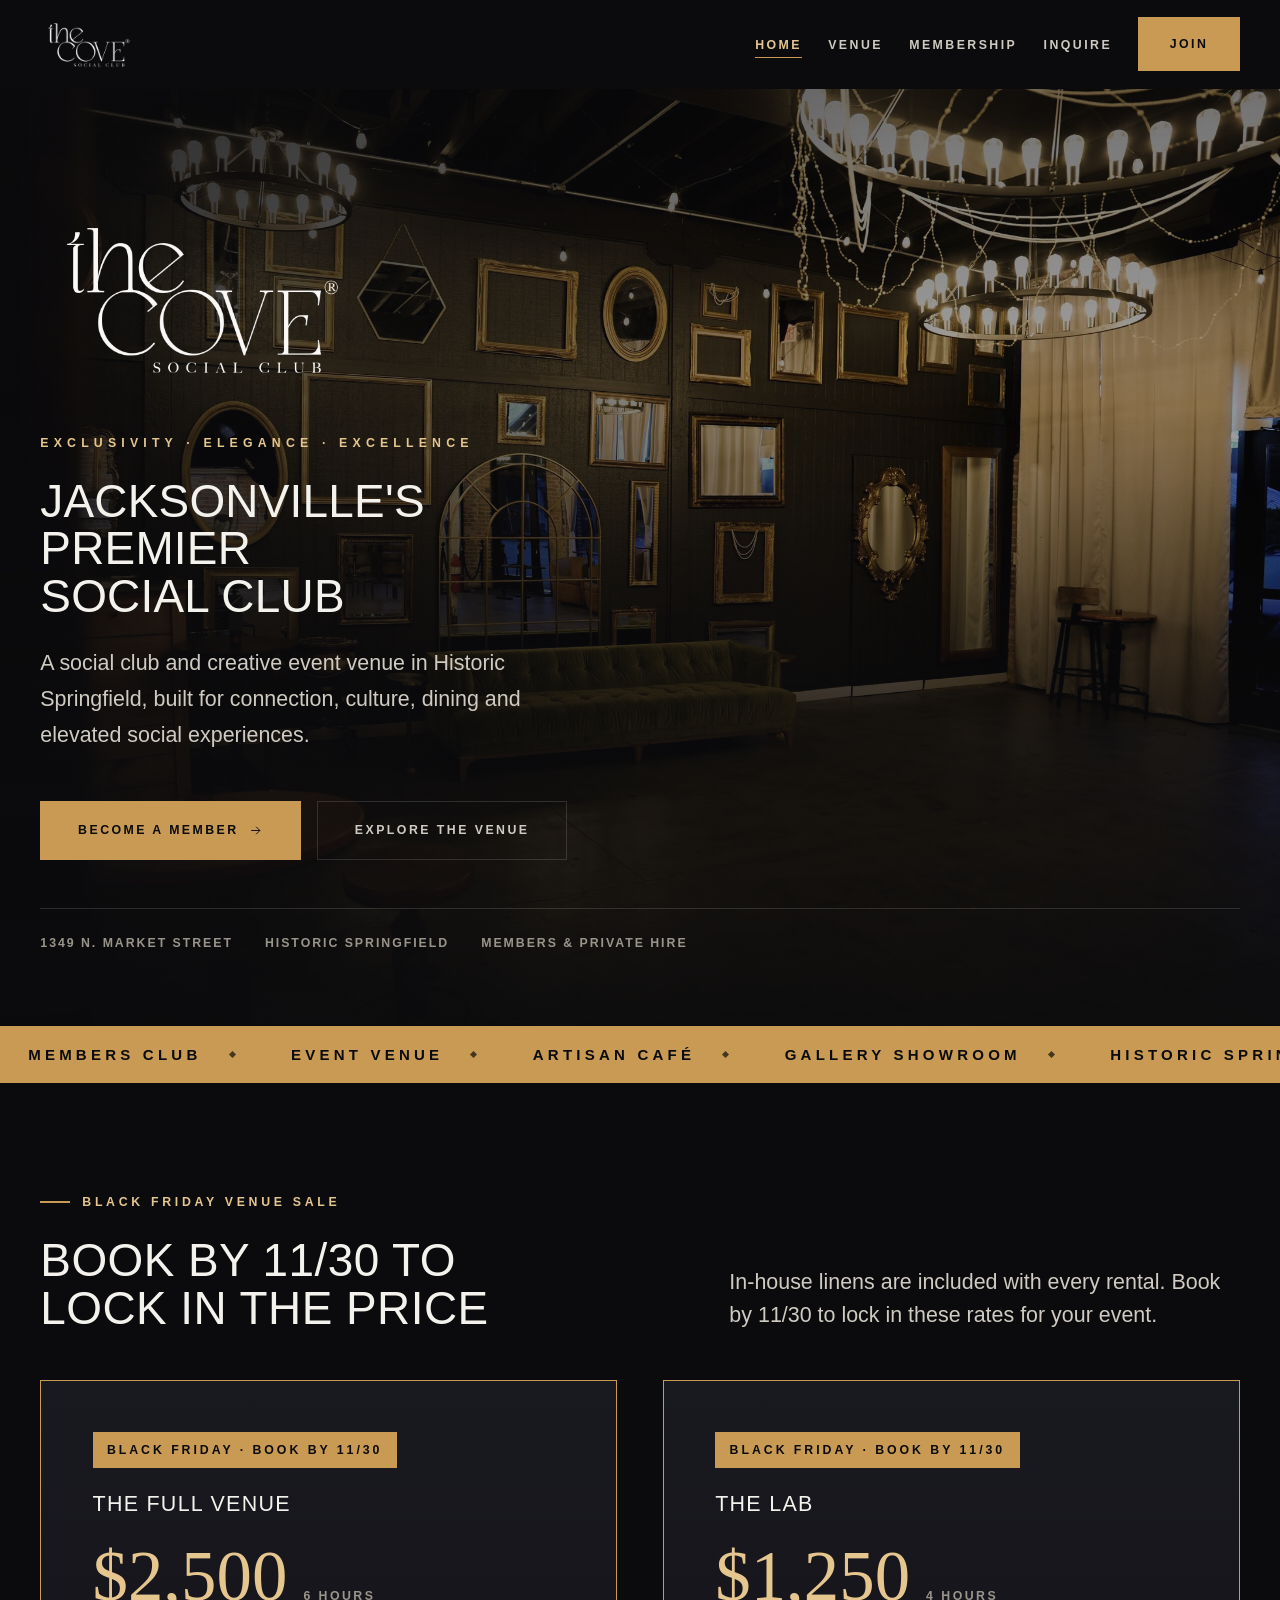
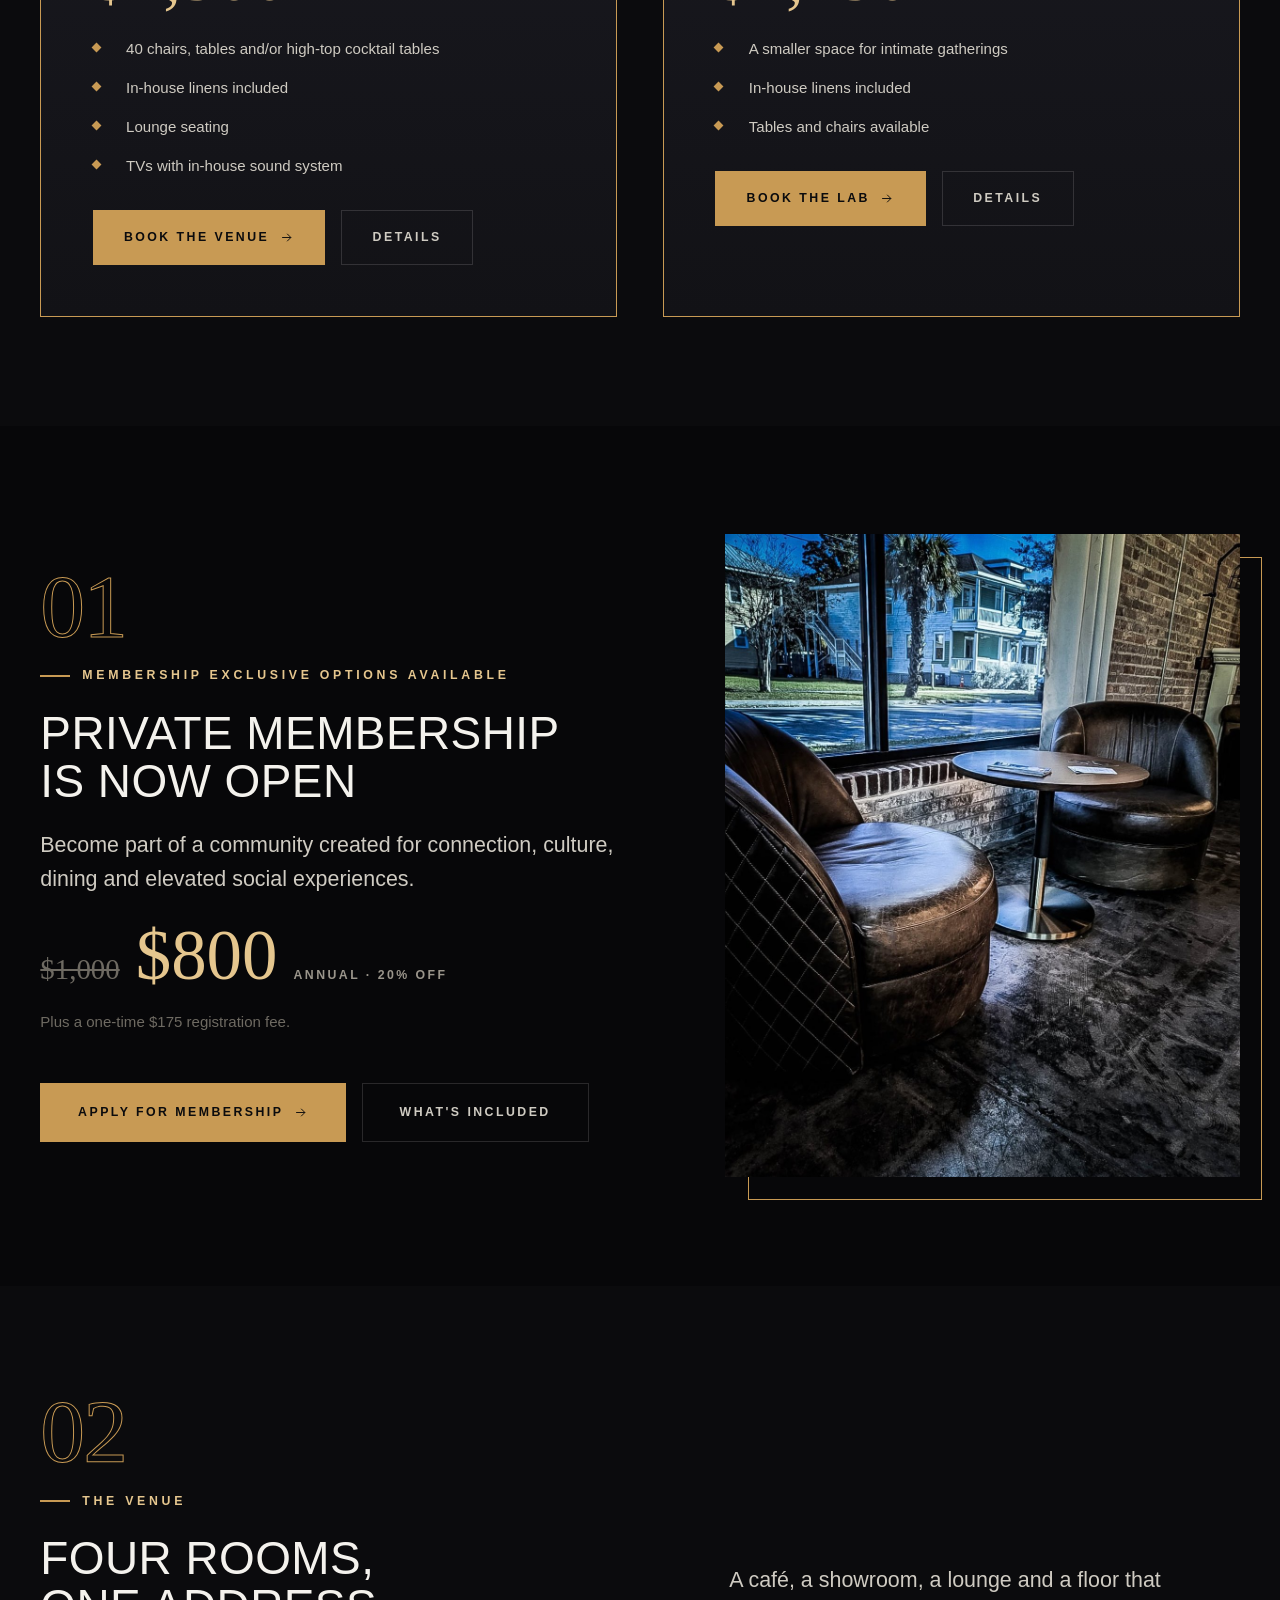
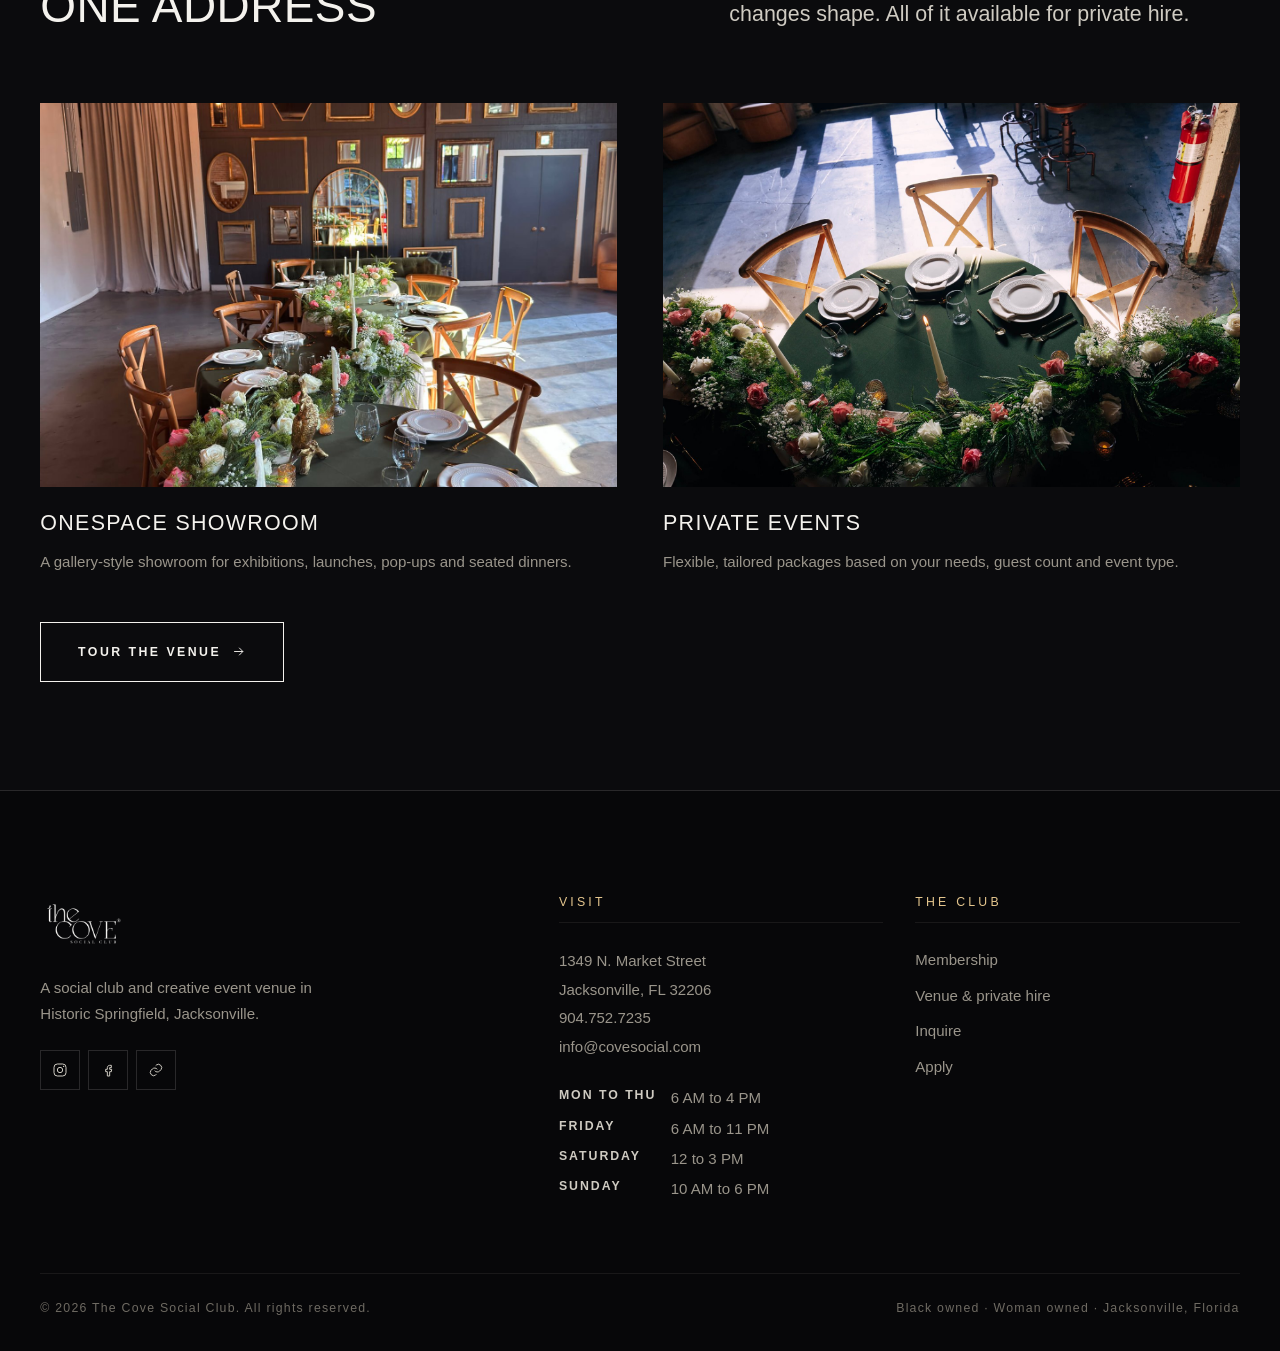
==== commit 1406b958: "black friday" ====
--- a/index.html
+++ b/index.html
@@ -148,13 +148,76 @@
   <div class="ticker" id="ticker">
     <div class="ticker__track">
       <div class="ticker__set">
-        <span>Members Club</span><span>Event Venue</span><span>Artisan Caf&eacute;</span><span>Gallery Showroom</span><span>Historic Springfield</span><span>Jacksonville</span>
+        <span>Black Friday Venue Sale</span><span>Members Club</span><span>Event Venue</span><span>Artisan Caf&eacute;</span><span>Gallery Showroom</span><span>Historic Springfield</span><span>Jacksonville</span>
       </div>
       <div class="ticker__set">
-        <span>Members Club</span><span>Event Venue</span><span>Artisan Caf&eacute;</span><span>Gallery Showroom</span><span>Historic Springfield</span><span>Jacksonville</span>
+        <span>Black Friday Venue Sale</span><span>Members Club</span><span>Event Venue</span><span>Artisan Caf&eacute;</span><span>Gallery Showroom</span><span>Historic Springfield</span><span>Jacksonville</span>
       </div>
     </div>
   </div>
+
+  <!-- ============================ BLACK FRIDAY ============================== -->
+  <section class="band" id="black-friday">
+    <div class="wrap">
+      <div class="head--split" data-in>
+        <div>
+          <p class="label">Black Friday venue sale</p>
+          <h2>Book by 11/30 to lock in the price</h2>
+        </div>
+        <div>
+          <p class="lede">
+            In-house linens are included with every rental. Book by
+            11/30 to lock in these rates for your event.
+          </p>
+        </div>
+      </div>
+
+      <div class="spaces spaces--2" style="margin-top:var(--s7)">
+        <div class="offer" data-in>
+          <span class="offer__flag">Black Friday &middot; Book by 11/30</span>
+          <h3>The full venue</h3>
+          <div class="price">
+            <span class="price__now">$2,500</span>
+            <span class="price__per">6 hours</span>
+          </div>
+          <ul class="ticks" style="margin-top:var(--s5)">
+            <li>40 chairs, tables and/or high-top cocktail tables</li>
+            <li>In-house linens included</li>
+            <li>Lounge seating</li>
+            <li>TVs with in-house sound system</li>
+          </ul>
+          <div class="btns" style="margin-top:var(--s6)">
+            <a class="btn btn--brass" href="inquire.html">
+              <span>Book the venue</span>
+              <svg class="ico" aria-hidden="true"><use href="#i-arrow"></use></svg>
+            </a>
+            <a class="btn btn--quiet" href="venue.html#diy-rental">Details</a>
+          </div>
+        </div>
+
+        <div class="offer" data-in style="--d:1">
+          <span class="offer__flag">Black Friday &middot; Book by 11/30</span>
+          <h3>The Lab</h3>
+          <div class="price">
+            <span class="price__now">$1,250</span>
+            <span class="price__per">4 hours</span>
+          </div>
+          <ul class="ticks" style="margin-top:var(--s5)">
+            <li>A smaller space for intimate gatherings</li>
+            <li>In-house linens included</li>
+            <li>Tables and chairs available</li>
+          </ul>
+          <div class="btns" style="margin-top:var(--s6)">
+            <a class="btn btn--brass" href="inquire.html">
+              <span>Book The Lab</span>
+              <svg class="ico" aria-hidden="true"><use href="#i-arrow"></use></svg>
+            </a>
+            <a class="btn btn--quiet" href="venue.html#intimate-space">Details</a>
+          </div>
+        </div>
+      </div>
+    </div>
+  </section>
 
   <!-- ============================== MEMBERSHIP ============================== -->
   <section class="band band--deep">
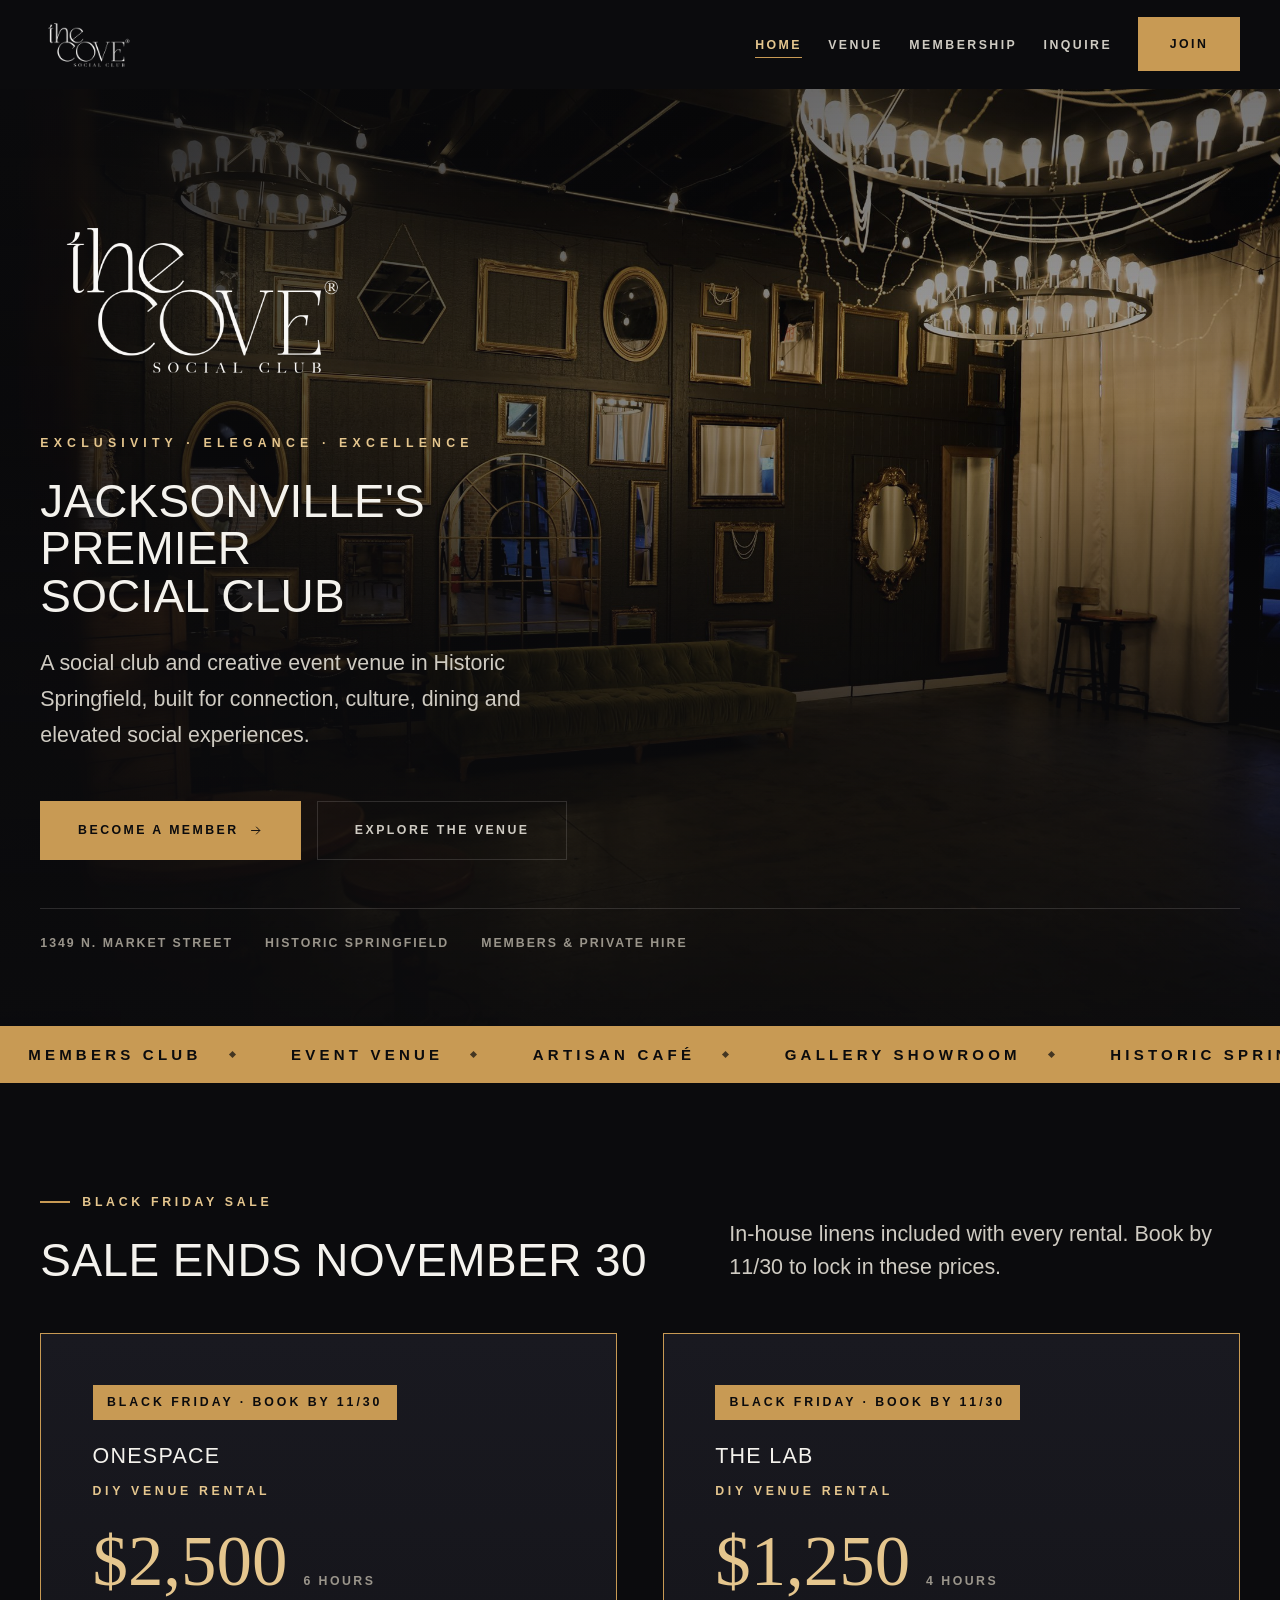
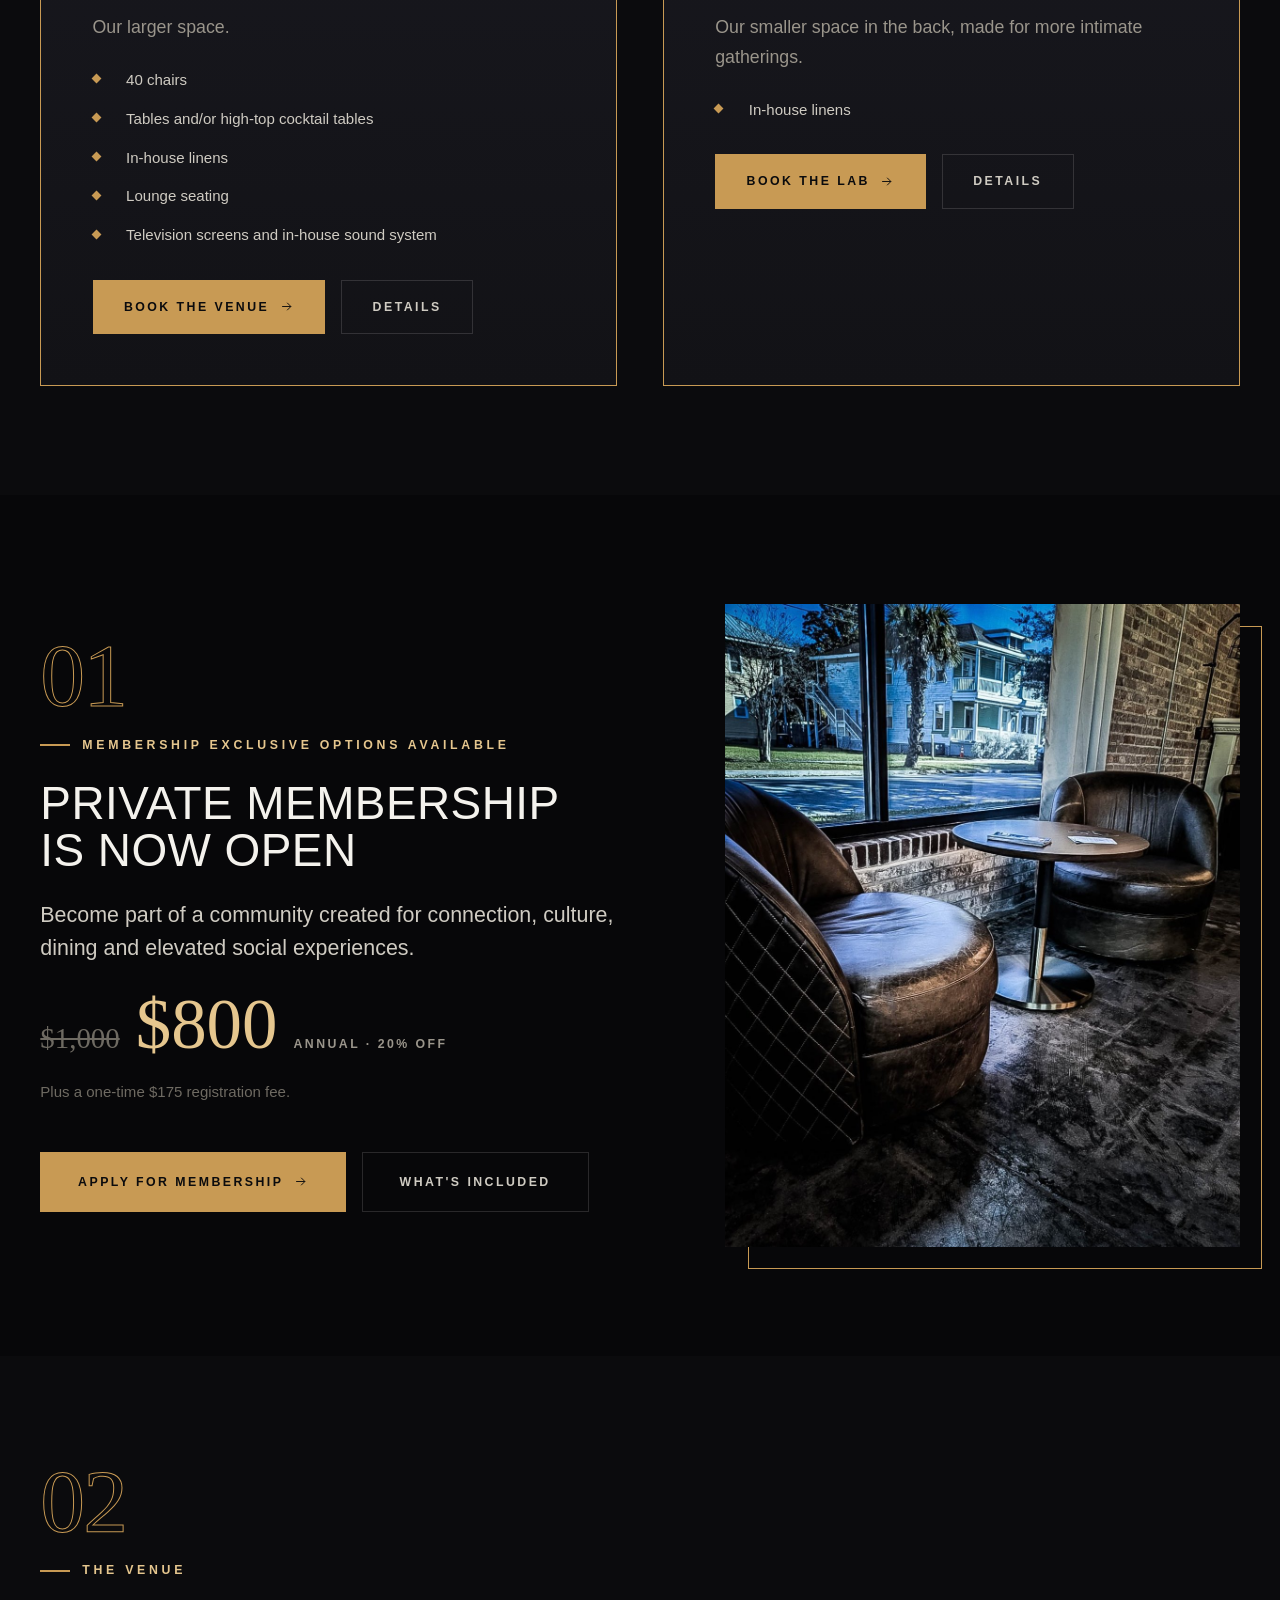
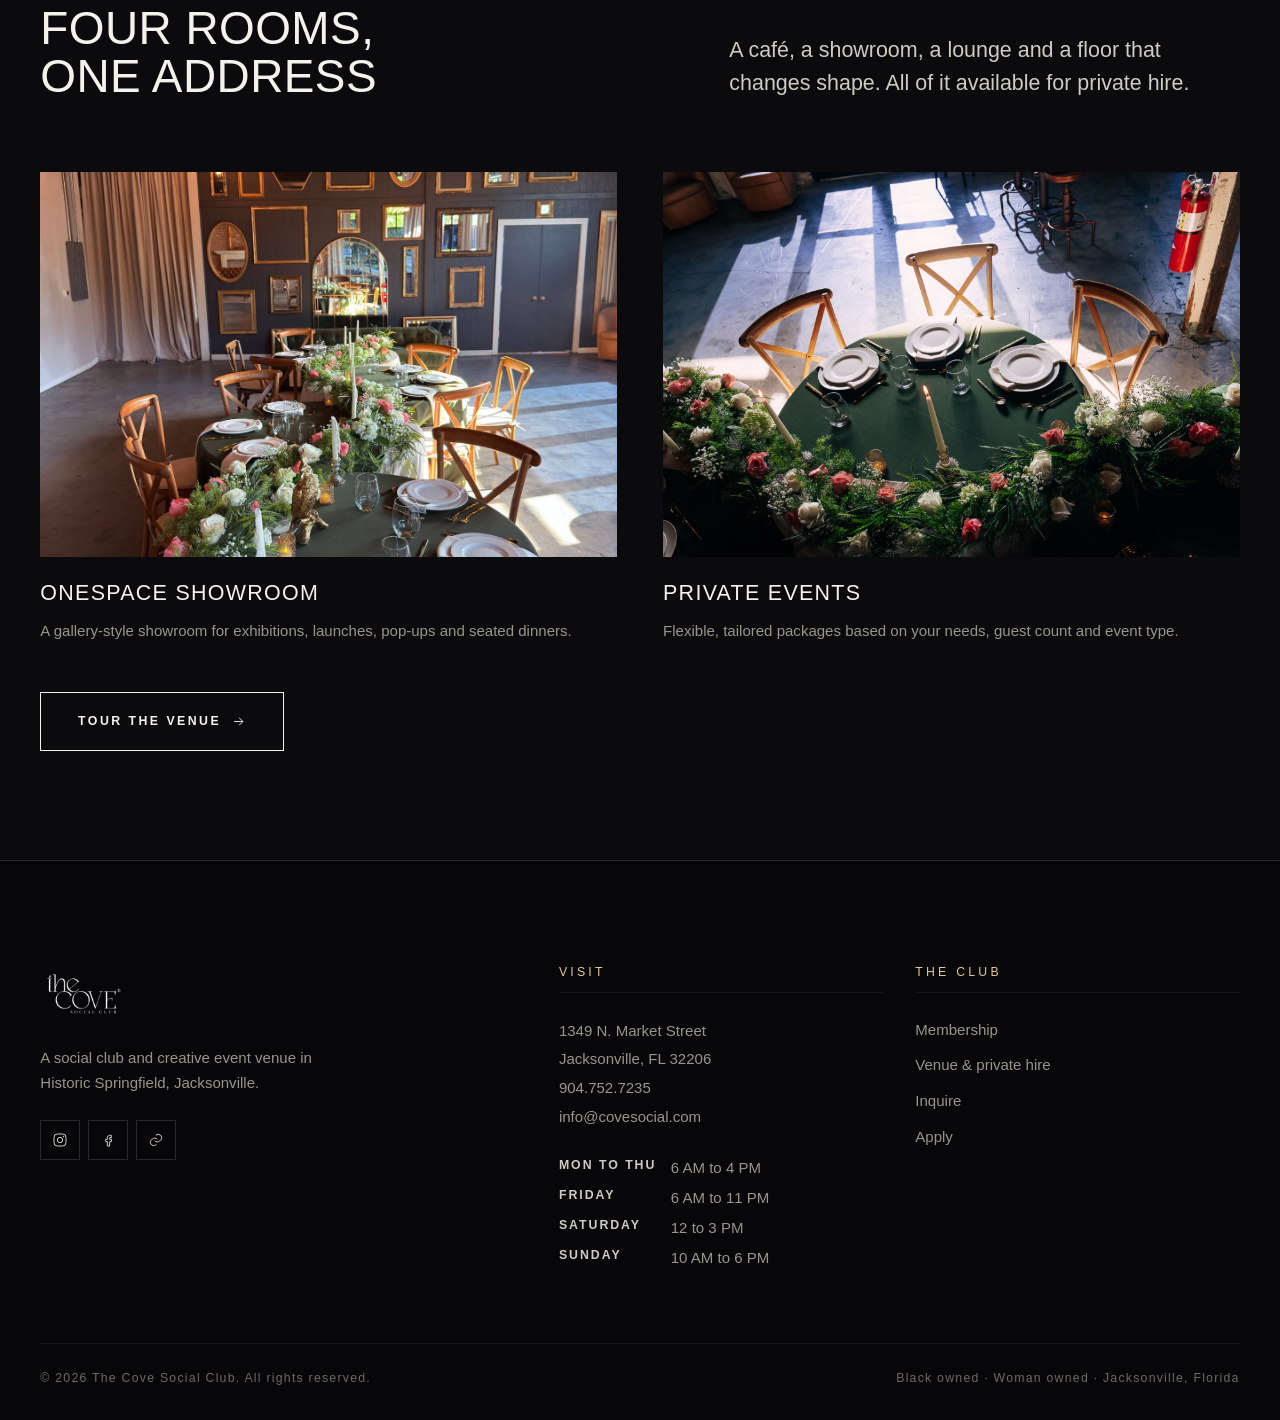
==== commit acc3c133: "Blsckfriday update" ====
--- a/index.html
+++ b/index.html
@@ -148,10 +148,10 @@
   <div class="ticker" id="ticker">
     <div class="ticker__track">
       <div class="ticker__set">
-        <span>Black Friday Venue Sale</span><span>Members Club</span><span>Event Venue</span><span>Artisan Caf&eacute;</span><span>Gallery Showroom</span><span>Historic Springfield</span><span>Jacksonville</span>
+        <span>Black Friday Sale</span><span>Members Club</span><span>Event Venue</span><span>Artisan Caf&eacute;</span><span>Gallery Showroom</span><span>Historic Springfield</span><span>Jacksonville</span>
       </div>
       <div class="ticker__set">
-        <span>Black Friday Venue Sale</span><span>Members Club</span><span>Event Venue</span><span>Artisan Caf&eacute;</span><span>Gallery Showroom</span><span>Historic Springfield</span><span>Jacksonville</span>
+        <span>Black Friday Sale</span><span>Members Club</span><span>Event Venue</span><span>Artisan Caf&eacute;</span><span>Gallery Showroom</span><span>Historic Springfield</span><span>Jacksonville</span>
       </div>
     </div>
   </div>
@@ -161,13 +161,13 @@
     <div class="wrap">
       <div class="head--split" data-in>
         <div>
-          <p class="label">Black Friday venue sale</p>
-          <h2>Book by 11/30 to lock in the price</h2>
+          <p class="label">Black Friday Sale</p>
+          <h2>Sale ends November 30</h2>
         </div>
         <div>
           <p class="lede">
-            In-house linens are included with every rental. Book by
-            11/30 to lock in these rates for your event.
+            In-house linens included with every rental. Book by
+            11/30 to lock in these prices.
           </p>
         </div>
       </div>
@@ -175,16 +175,19 @@
       <div class="spaces spaces--2" style="margin-top:var(--s7)">
         <div class="offer" data-in>
           <span class="offer__flag">Black Friday &middot; Book by 11/30</span>
-          <h3>The full venue</h3>
+          <h3>ONESpace</h3>
+          <p class="label label--bare" style="margin-top:var(--s3)">DIY Venue Rental</p>
           <div class="price">
             <span class="price__now">$2,500</span>
             <span class="price__per">6 hours</span>
           </div>
+          <p class="dim" style="margin-top:var(--s4)">Our larger space.</p>
           <ul class="ticks" style="margin-top:var(--s5)">
-            <li>40 chairs, tables and/or high-top cocktail tables</li>
-            <li>In-house linens included</li>
+            <li>40 chairs</li>
+            <li>Tables and/or high-top cocktail tables</li>
+            <li>In-house linens</li>
             <li>Lounge seating</li>
-            <li>TVs with in-house sound system</li>
+            <li>Television screens and in-house sound system</li>
           </ul>
           <div class="btns" style="margin-top:var(--s6)">
             <a class="btn btn--brass" href="inquire.html">
@@ -198,14 +201,16 @@
         <div class="offer" data-in style="--d:1">
           <span class="offer__flag">Black Friday &middot; Book by 11/30</span>
           <h3>The Lab</h3>
+          <p class="label label--bare" style="margin-top:var(--s3)">DIY Venue Rental</p>
           <div class="price">
             <span class="price__now">$1,250</span>
             <span class="price__per">4 hours</span>
           </div>
+          <p class="dim" style="margin-top:var(--s4)">
+            Our smaller space in the back, made for more intimate gatherings.
+          </p>
           <ul class="ticks" style="margin-top:var(--s5)">
-            <li>A smaller space for intimate gatherings</li>
-            <li>In-house linens included</li>
-            <li>Tables and chairs available</li>
+            <li>In-house linens</li>
           </ul>
           <div class="btns" style="margin-top:var(--s6)">
             <a class="btn btn--brass" href="inquire.html">
